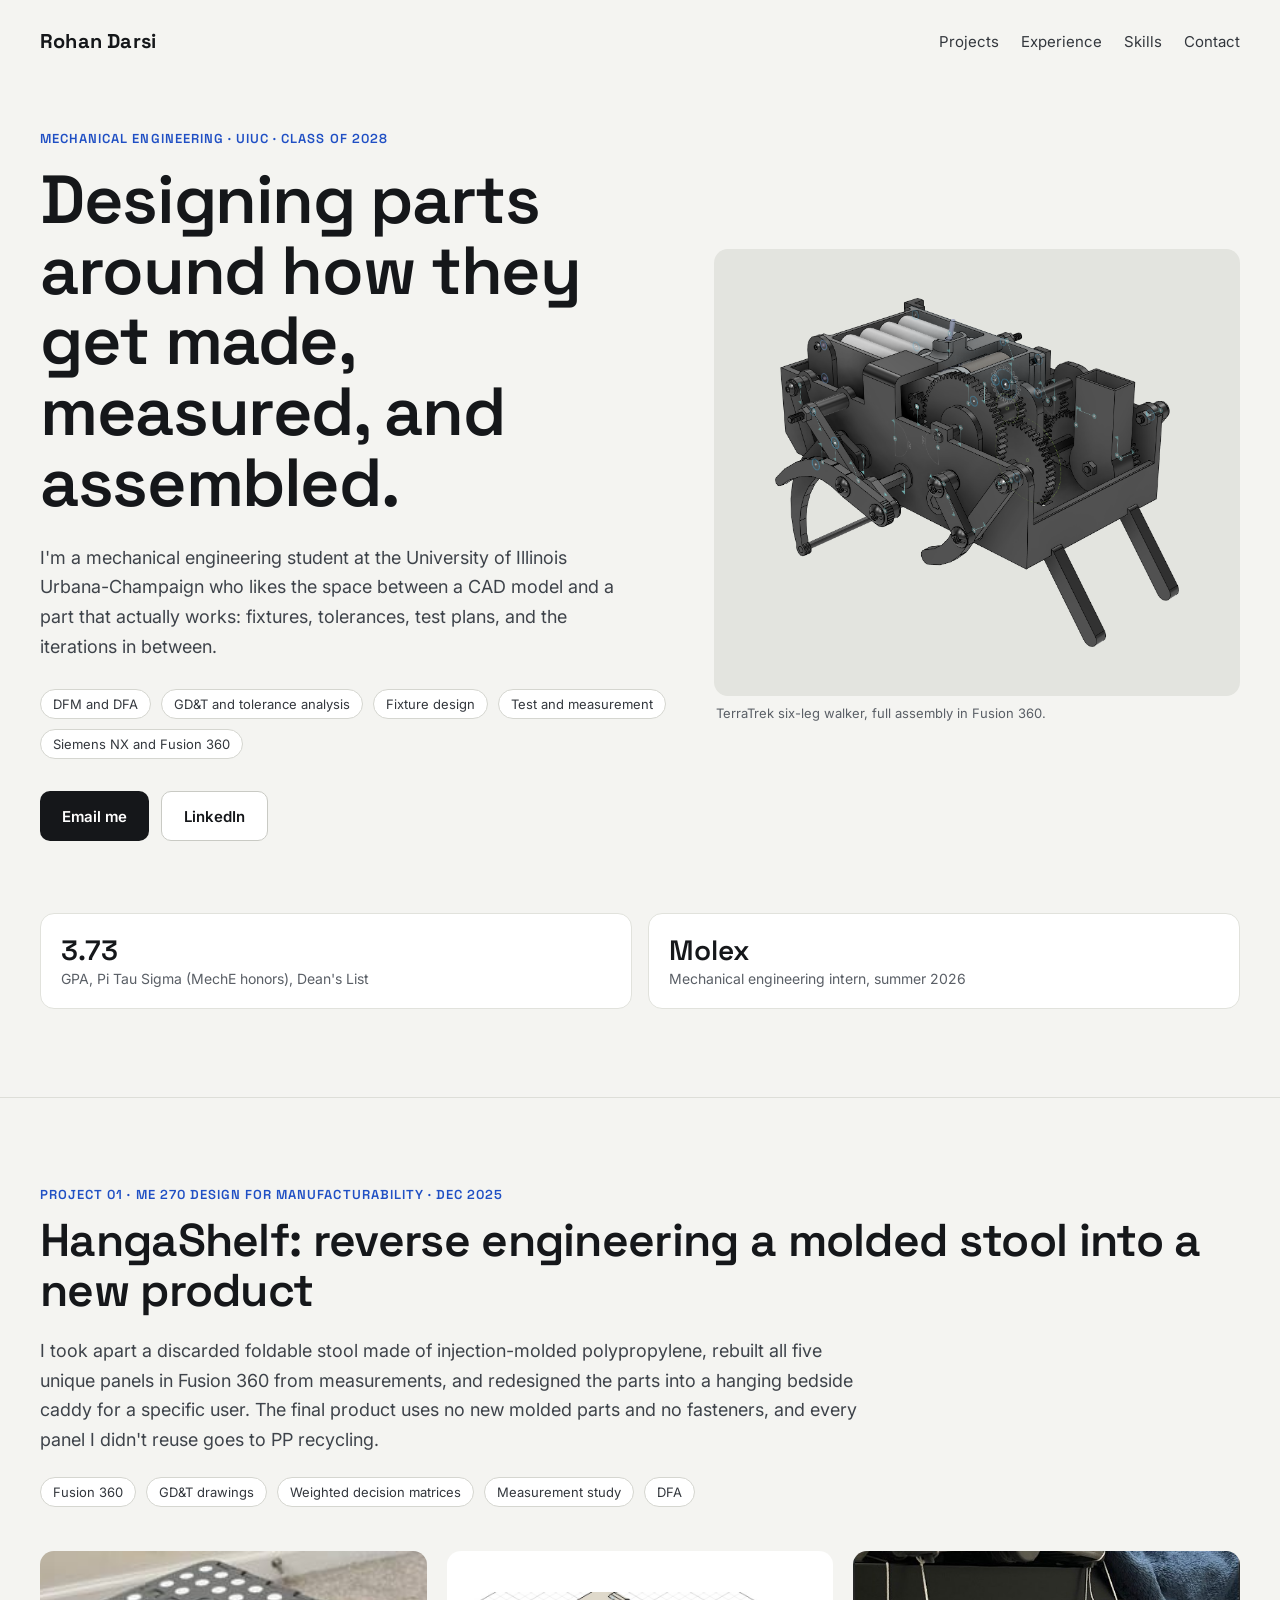
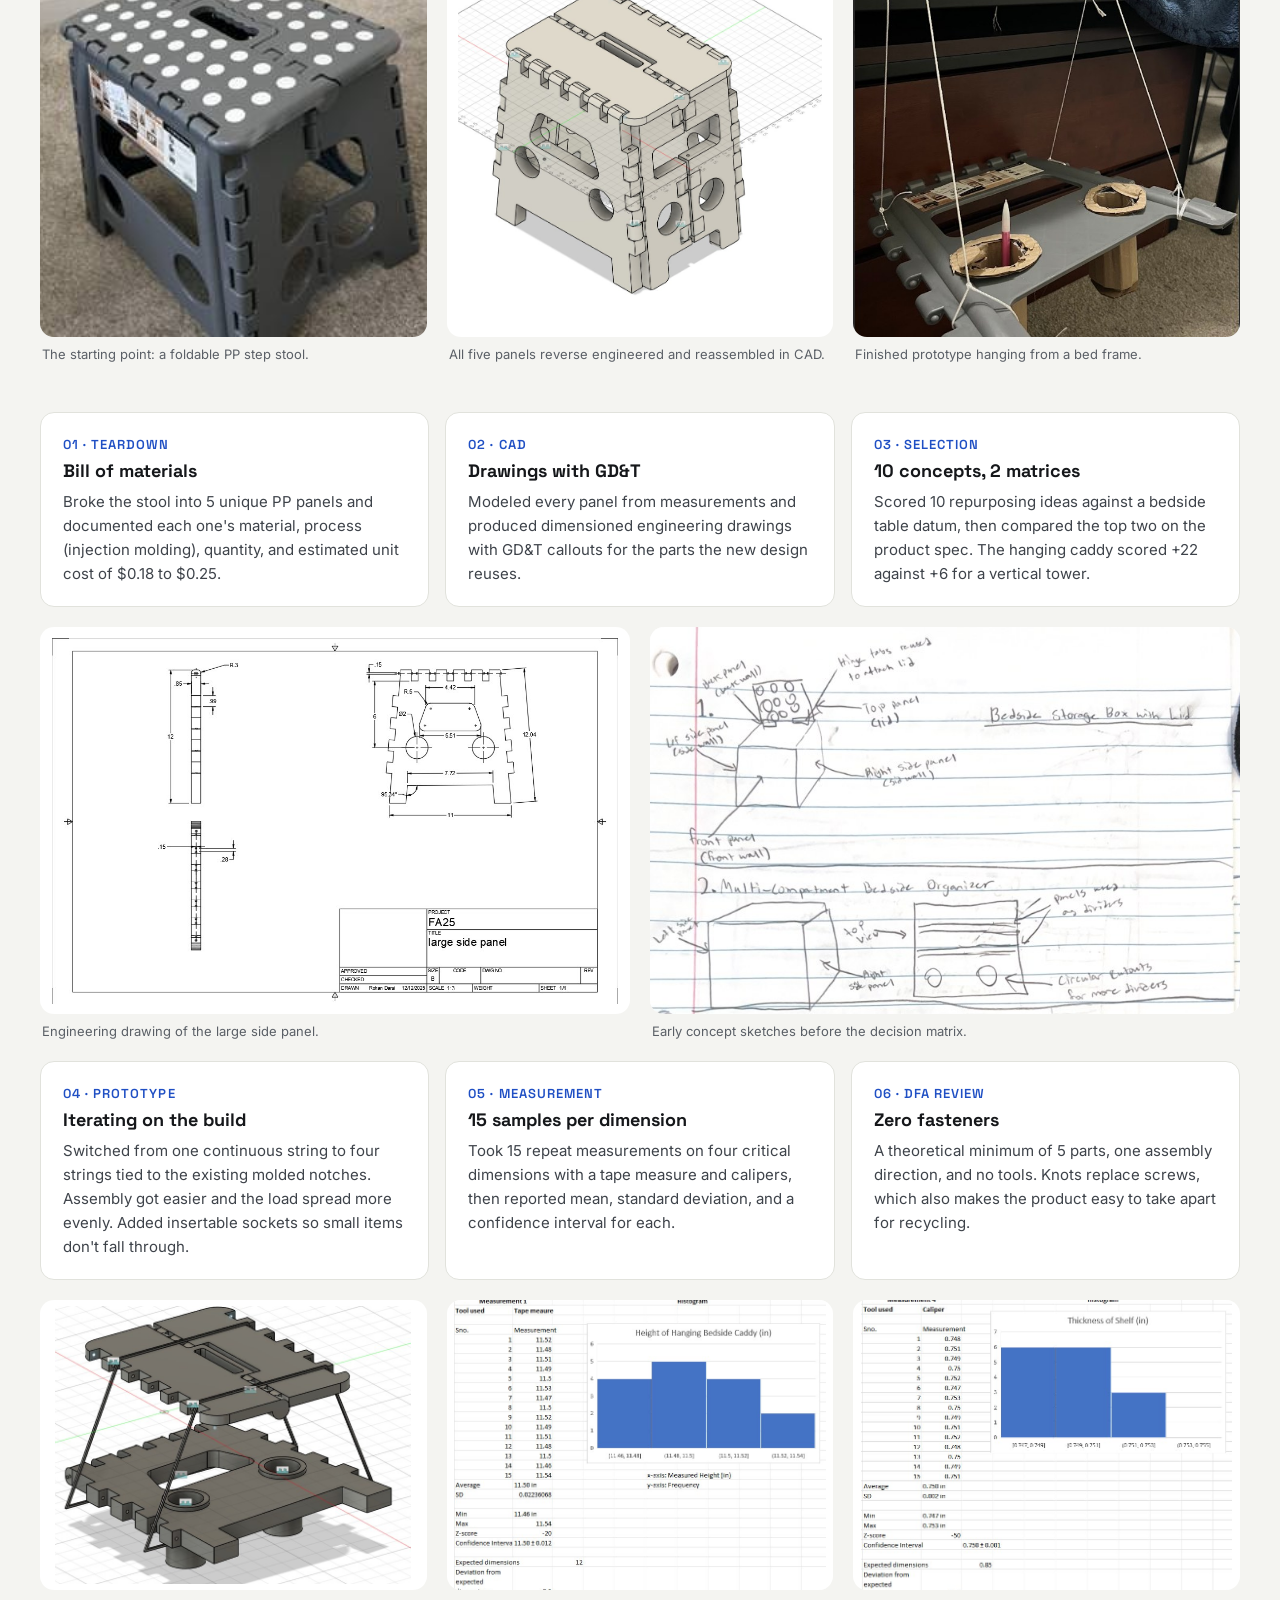
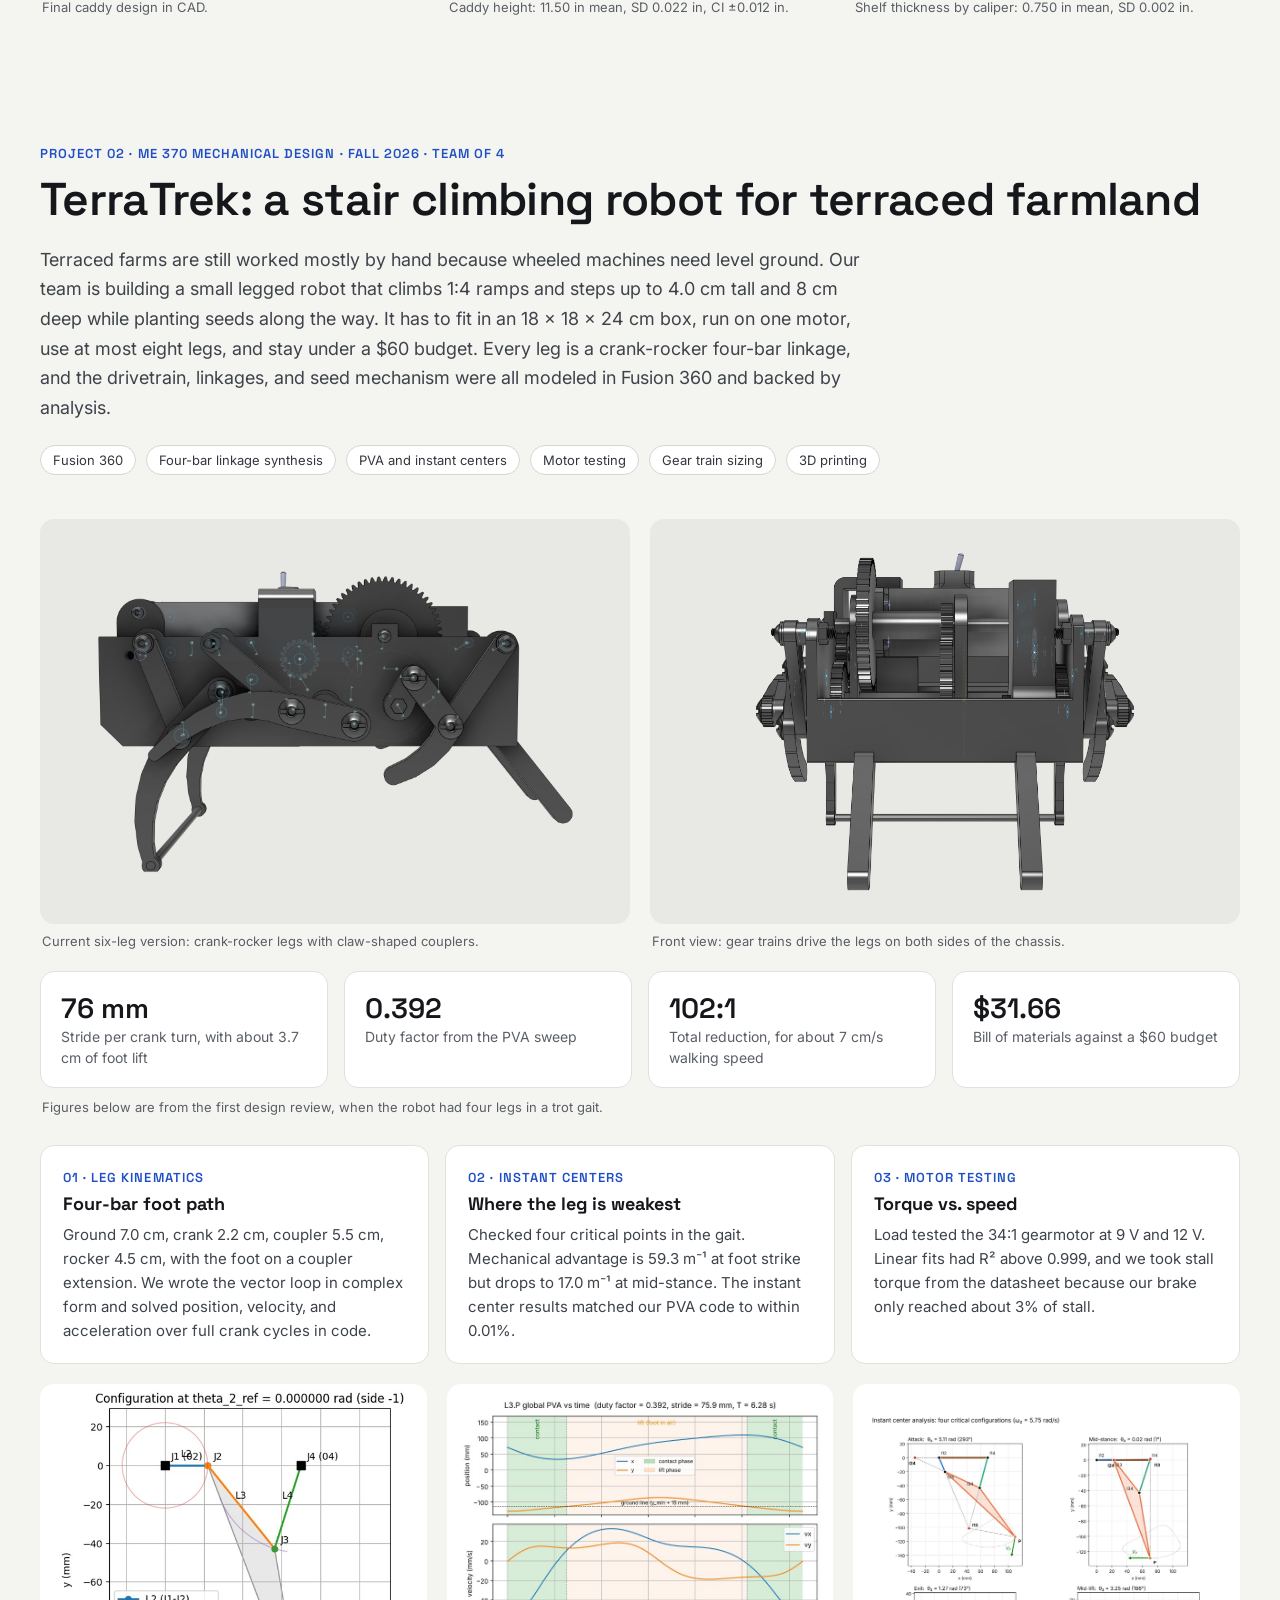
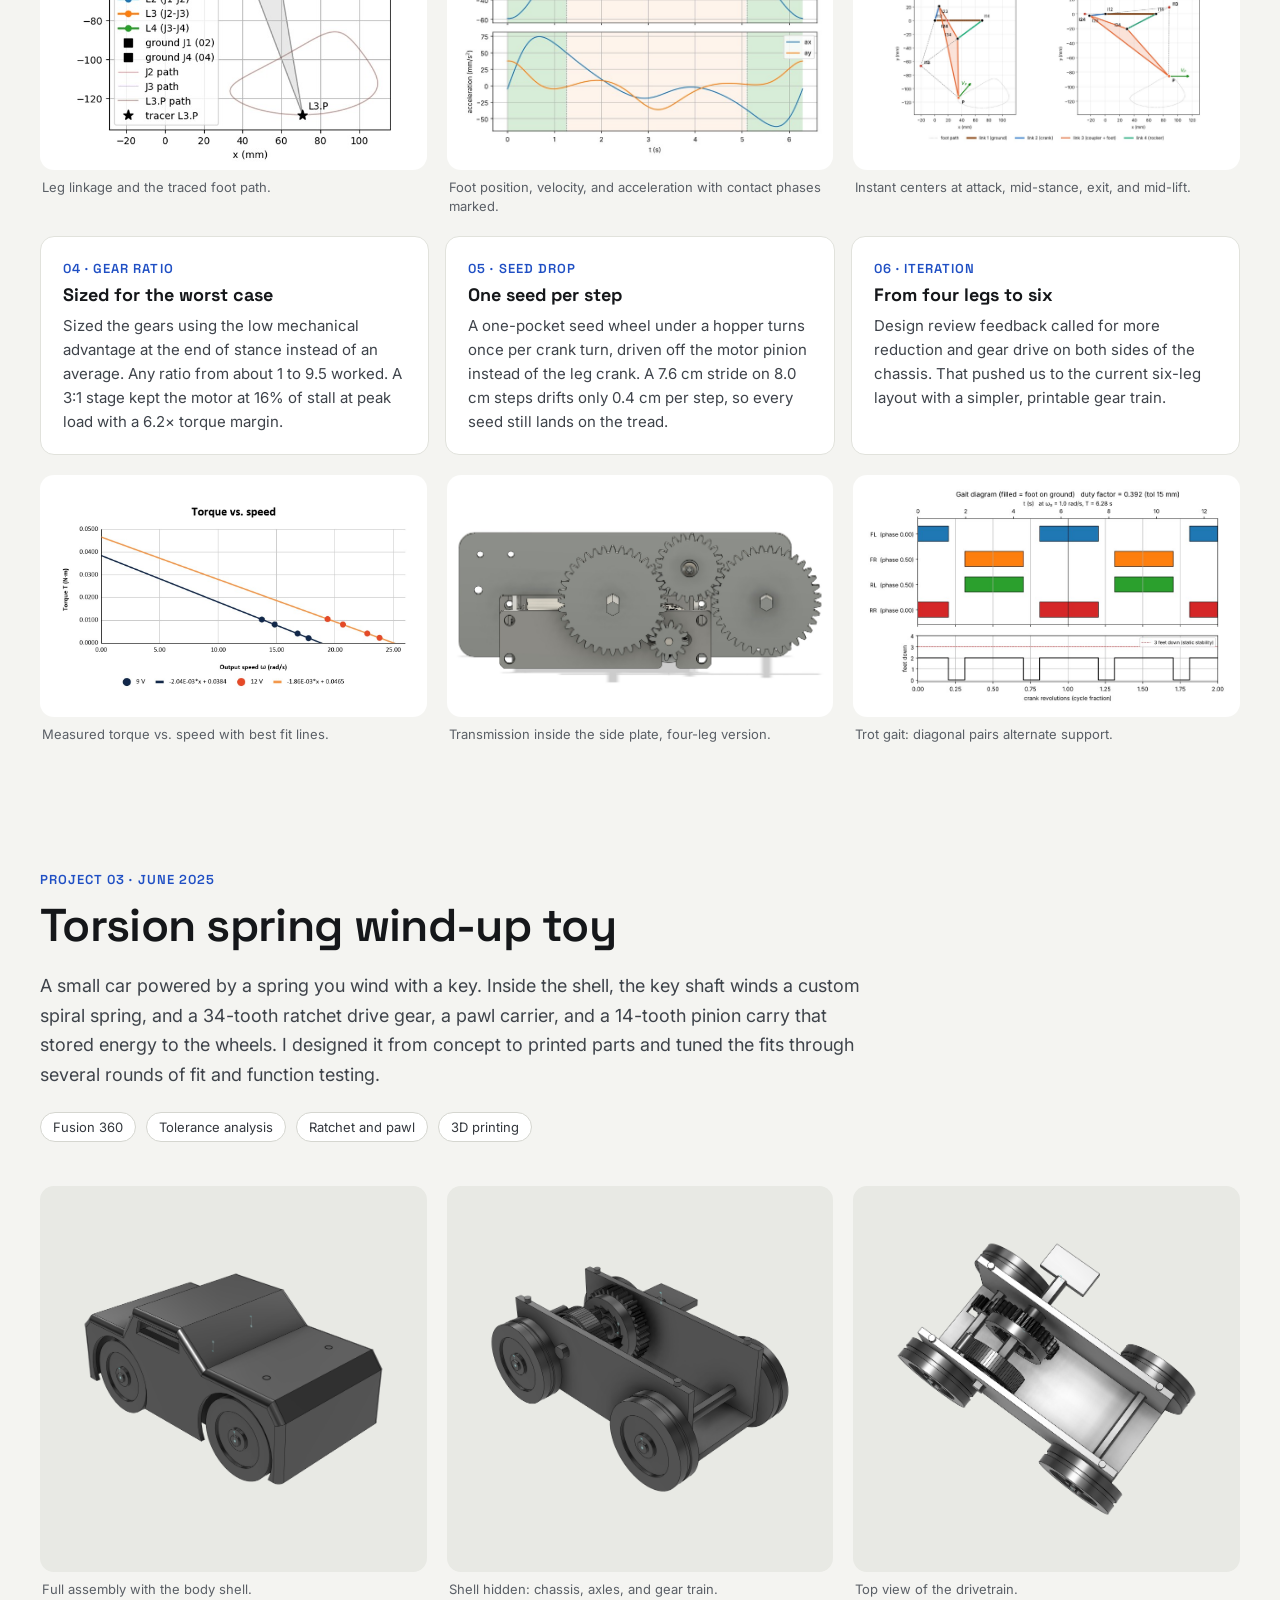
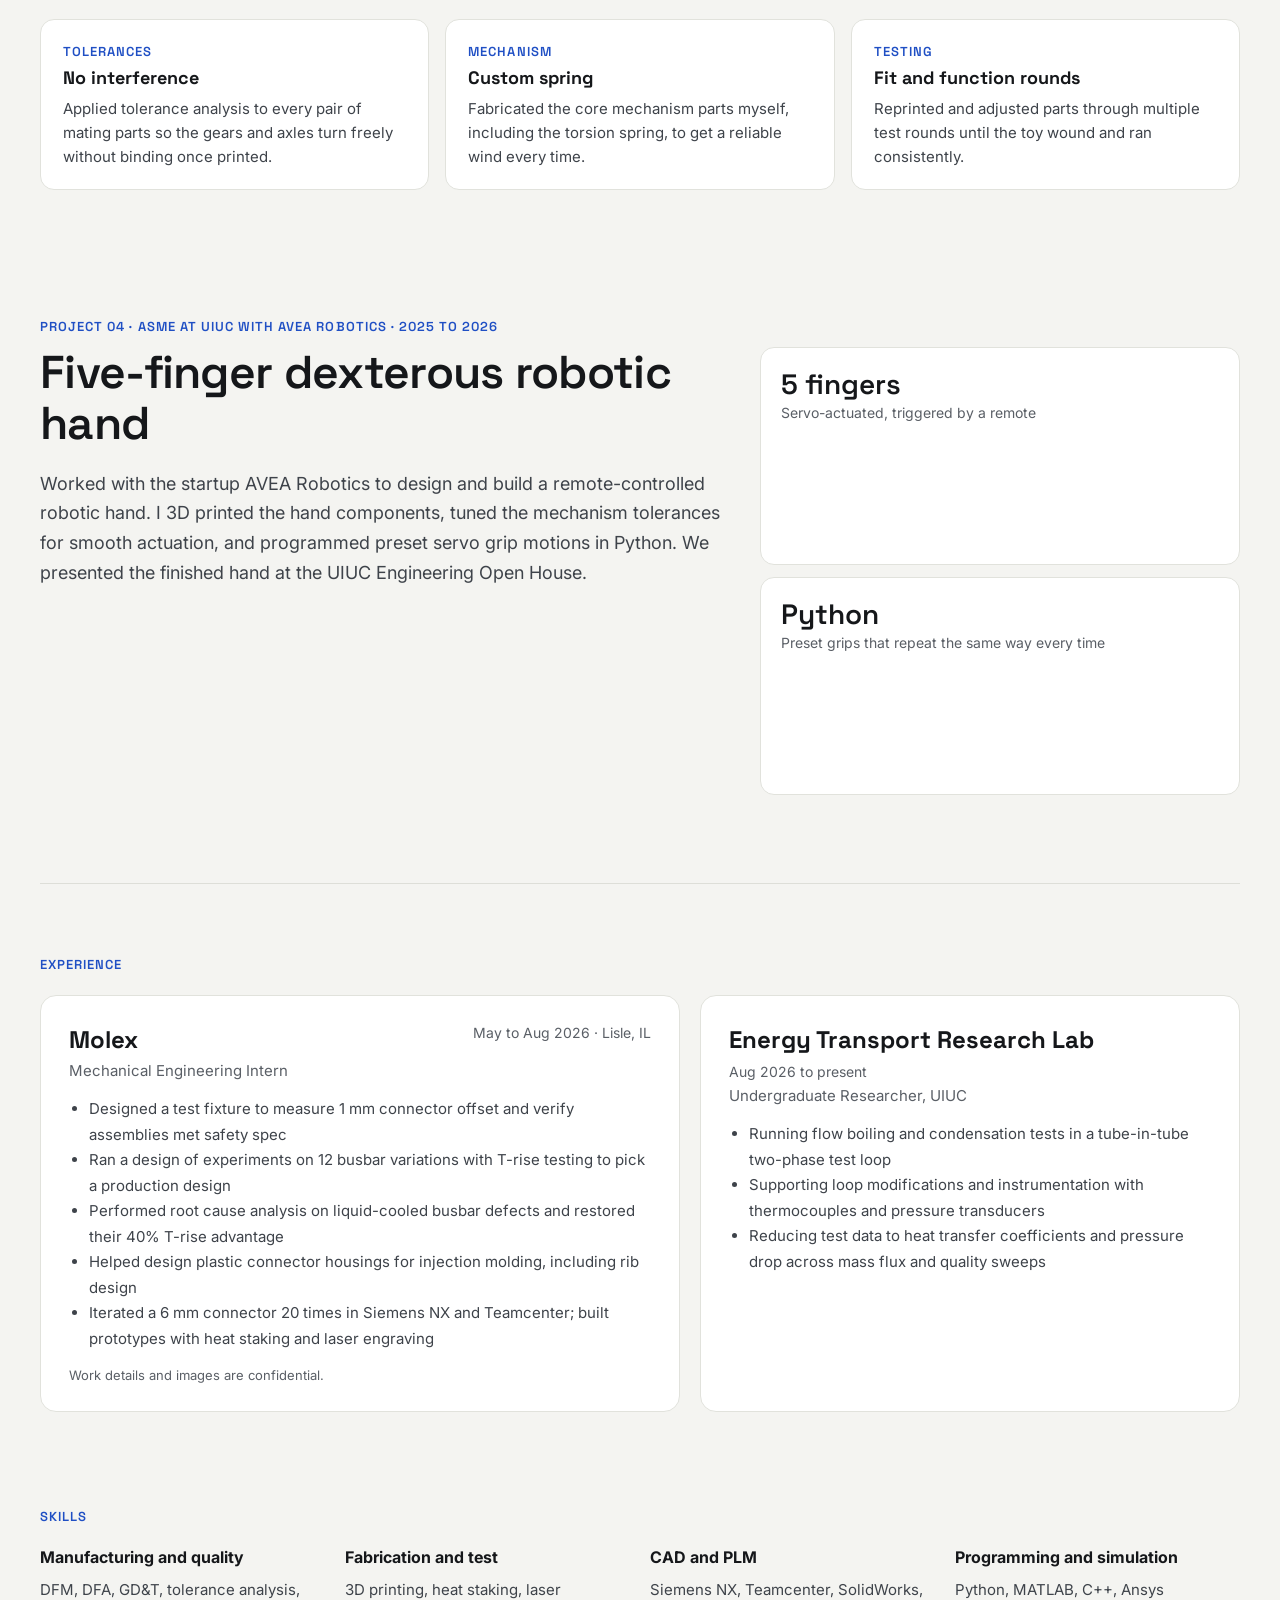
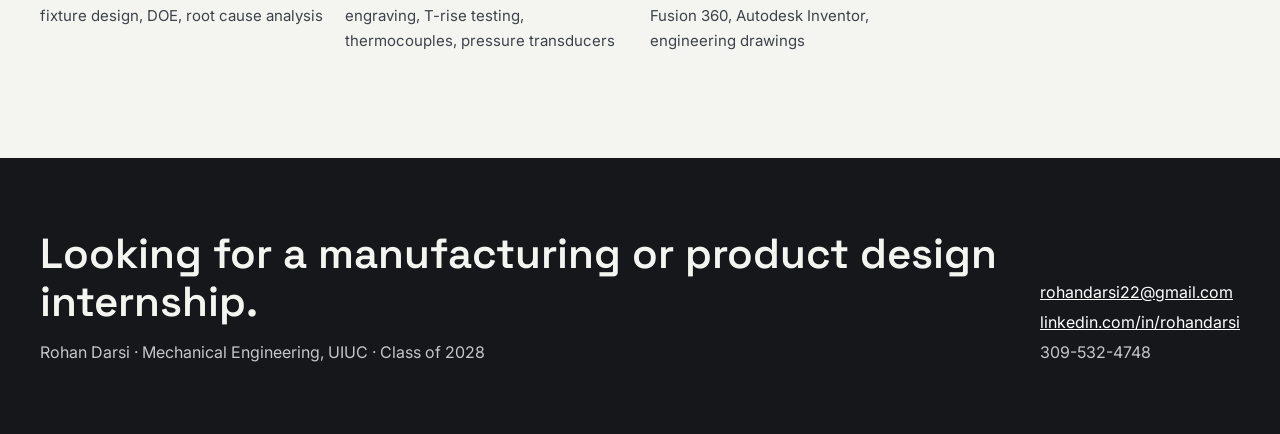
==== index.html @ 89fd121c "Add files via upload" ====
<!doctype html>
<html lang="en">
<head>
<meta charset="utf-8">
<meta name="viewport" content="width=device-width, initial-scale=1">
<title>Rohan Darsi | Engineering Portfolio</title>
<meta name="description" content="Mechanical engineering portfolio of Rohan Darsi, University of Illinois Urbana-Champaign.">

<link rel="preconnect" href="https://fonts.googleapis.com">
<link href="https://fonts.googleapis.com/css2?family=Inter:wght@400;500;600&amp;family=Space+Grotesk:wght@500;600;700&amp;display=swap" rel="stylesheet">
<style>
body{margin:0;background:#F4F4F1}
a{color:#1F4FC4}a:hover{color:#163A92}
img{display:block;max-width:100%}
.tag{display:inline-block;padding:6px 12px;border:1px solid #D5D6D0;border-radius:999px;font-size:13px;color:#33373D;background:#FFFFFF}
.frame{background:#E8E9E4;border-radius:14px;overflow:hidden;display:flex;align-items:center;justify-content:center}
.cap{font-size:13px;color:#5A5F66;margin:8px 2px 0 2px;line-height:1.45}
.num{font-family:'Space Grotesk',sans-serif;font-size:13px;font-weight:600;color:#1F4FC4;letter-spacing:0.08em}
.step{background:#FFFFFF;border:1px solid #E1E2DC;border-radius:14px;padding:20px 22px;flex:1 1 300px;min-width:0}
.step h4{margin:6px 0 8px 0;font-family:'Space Grotesk',sans-serif;font-size:18px;color:#15171A}
.step p{margin:0;font-size:15px;line-height:1.6;color:#3E434A}
.stat{flex:1 1 180px;min-width:0;background:#FFFFFF;border:1px solid #E1E2DC;border-radius:14px;padding:18px 20px}
.stat b{display:block;font-family:'Space Grotesk',sans-serif;font-size:28px;color:#15171A;font-weight:600}
.stat span{font-size:14px;color:#5A5F66;line-height:1.45}
</style>

<style>html{scroll-behavior:smooth}</style>
</head>
<body>

<div style="font-family: Inter, system-ui, sans-serif; color: #15171A; background: #F4F4F1; min-height: 100vh">

<header style="max-width: 1200px; margin: 0 auto; padding: 28px 32px; display: flex; flex-wrap: wrap; gap: 16px; align-items: center; justify-content: space-between">
<div style="font-family: 'Space Grotesk', sans-serif; font-weight: 700; font-size: 20px; letter-spacing: 0.01em">Rohan Darsi</div>
<nav aria-label="Sections" style="display: flex; flex-wrap: wrap; gap: 22px; font-size: 15px">
<a href="#work" style="text-decoration: none; color: #33373D">Projects</a>
<a href="#experience" style="text-decoration: none; color: #33373D">Experience</a>
<a href="#skills" style="text-decoration: none; color: #33373D">Skills</a>
<a href="#contact" style="text-decoration: none; color: #33373D">Contact</a>
</nav>
</header>

<section style="max-width: 1200px; margin: 0 auto; padding: 48px 32px 72px 32px; display: flex; flex-wrap: wrap; gap: 48px; align-items: center">
<div style="flex: 1 1 520px; min-width: 0">
<p class="num" style="margin: 0 0 18px 0">MECHANICAL ENGINEERING · UIUC · CLASS OF 2028</p>
<h1 style="margin: 0; font-family: 'Space Grotesk', sans-serif; font-weight: 600; font-size: clamp(40px, 5.4vw, 68px); line-height: 1.04; letter-spacing: -0.02em">Designing parts around how they get made, measured, and assembled.</h1>
<p style="margin: 24px 0 0 0; font-size: 18px; line-height: 1.65; color: #3E434A; max-width: 600px">I'm a mechanical engineering student at the University of Illinois Urbana-Champaign who likes the space between a CAD model and a part that actually works: fixtures, tolerances, test plans, and the iterations in between.</p>
<div style="display: flex; flex-wrap: wrap; gap: 10px; margin-top: 28px">
<span class="tag">DFM and DFA</span>
<span class="tag">GD&amp;T and tolerance analysis</span>
<span class="tag">Fixture design</span>
<span class="tag">Test and measurement</span>
<span class="tag">Siemens NX and Fusion 360</span>
</div>
<div style="display: flex; flex-wrap: wrap; gap: 12px; margin-top: 32px">
<a href="mailto:rohandarsi22@gmail.com" style="display: inline-flex; align-items: center; min-height: 48px; padding: 0 22px; background: #15171A; color: #FFFFFF; border-radius: 10px; text-decoration: none; font-weight: 600; font-size: 15px">Email me</a>
<a href="https://linkedin.com/in/rohandarsi" style="display: inline-flex; align-items: center; min-height: 48px; padding: 0 22px; border: 1px solid #C9CAC4; color: #15171A; border-radius: 10px; text-decoration: none; font-weight: 600; font-size: 15px; background: #FFFFFF">LinkedIn</a>
</div>
</div>
<div style="flex: 1 1 420px; min-width: 0">
<div class="frame" style="aspect-ratio: 4 / 3.4; background: #E3E4DF"><img src="images/w1.png" alt="Fusion 360 render of the TerraTrek six-leg stair climbing walker" style="width: 86%; height: auto"></div>
<p class="cap">TerraTrek six-leg walker, full assembly in Fusion 360.</p>
</div>
</section>

<section aria-label="At a glance" style="max-width: 1200px; margin: 0 auto; padding: 0 32px 88px 32px; display: flex; flex-wrap: wrap; gap: 16px">
<div class="stat"><b>3.73</b><span>GPA, Pi Tau Sigma (MechE honors), Dean's List</span></div>
<div class="stat"><b>Molex</b><span>Mechanical engineering intern, summer 2026</span></div>
</section>

<div id="work" style="border-top: 1px solid #DDDED8"></div>

<!-- PROJECT 01 -->
<section style="max-width: 1200px; margin: 0 auto; padding: 88px 32px 40px 32px">
<p class="num" style="margin: 0">PROJECT 01 · ME 270 DESIGN FOR MANUFACTURABILITY · DEC 2025</p>
<h2 style="margin: 12px 0 0 0; font-family: 'Space Grotesk', sans-serif; font-size: clamp(30px, 3.6vw, 46px); line-height: 1.1; letter-spacing: -0.015em; font-weight: 600">HangaShelf: reverse engineering a molded stool into a new product</h2>
<p style="margin: 20px 0 0 0; font-size: 18px; line-height: 1.65; color: #3E434A; max-width: 820px">I took apart a discarded foldable stool made of injection-molded polypropylene, rebuilt all five unique panels in Fusion 360 from measurements, and redesigned the parts into a hanging bedside caddy for a specific user. The final product uses no new molded parts and no fasteners, and every panel I didn't reuse goes to PP recycling.</p>
<div style="display: flex; flex-wrap: wrap; gap: 10px; margin-top: 22px">
<span class="tag">Fusion 360</span><span class="tag">GD&amp;T drawings</span><span class="tag">Weighted decision matrices</span><span class="tag">Measurement study</span><span class="tag">DFA</span>
</div>

<div style="display: grid; grid-template-columns: repeat(auto-fit, minmax(260px, 1fr)); gap: 20px; margin-top: 44px">
<figure style="margin: 0"><div class="frame" style="aspect-ratio: 1 / 1; background: #FFFFFF"><img src="images/stool_original.jpg" alt="Original foldable plastic step stool" style="width: 100%; height: 100%; object-fit: cover"></div><figcaption class="cap">The starting point: a foldable PP step stool.</figcaption></figure>
<figure style="margin: 0"><div class="frame" style="aspect-ratio: 1 / 1; background: #FFFFFF"><img src="images/stool_cad.jpg" alt="Fusion 360 model of the reverse engineered stool assembly" style="width: 94%; height: auto"></div><figcaption class="cap">All five panels reverse engineered and reassembled in CAD.</figcaption></figure>
<figure style="margin: 0"><div class="frame" style="aspect-ratio: 1 / 1; background: #FFFFFF"><img src="images/caddy_photo.jpg" alt="Finished hanging caddy prototype hung from a bed frame" style="width: 100%; height: 100%; object-fit: cover"></div><figcaption class="cap">Finished prototype hanging from a bed frame.</figcaption></figure>
</div>

<div style="display: flex; flex-wrap: wrap; gap: 16px; margin-top: 48px">
<div class="step"><span class="num">01 · TEARDOWN</span><h4>Bill of materials</h4><p>Broke the stool into 5 unique PP panels and documented each one's material, process (injection molding), quantity, and estimated unit cost of $0.18 to $0.25.</p></div>
<div class="step"><span class="num">02 · CAD</span><h4>Drawings with GD&amp;T</h4><p>Modeled every panel from measurements and produced dimensioned engineering drawings with GD&amp;T callouts for the parts the new design reuses.</p></div>
<div class="step"><span class="num">03 · SELECTION</span><h4>10 concepts, 2 matrices</h4><p>Scored 10 repurposing ideas against a bedside table datum, then compared the top two on the product spec. The hanging caddy scored +22 against +6 for a vertical tower.</p></div>
</div>

<div style="display: grid; grid-template-columns: repeat(auto-fit, minmax(320px, 1fr)); gap: 20px; margin-top: 20px">
<figure style="margin: 0"><div class="frame" style="aspect-ratio: 16 / 10.5; background: #FFFFFF"><img src="images/panel_drawing.jpg" alt="Engineering drawing of the large side panel with GD&amp;T callouts" style="width: 96%; height: auto"></div><figcaption class="cap">Engineering drawing of the large side panel.</figcaption></figure>
<figure style="margin: 0"><div class="frame" style="aspect-ratio: 16 / 10.5; background: #FFFFFF"><img src="images/concepts.jpg" alt="Hand sketches of early repurposing concepts" style="width: 100%; height: 100%; object-fit: cover; object-position: top"></div><figcaption class="cap">Early concept sketches before the decision matrix.</figcaption></figure>
</div>

<div style="display: flex; flex-wrap: wrap; gap: 16px; margin-top: 20px">
<div class="step"><span class="num">04 · PROTOTYPE</span><h4>Iterating on the build</h4><p>Switched from one continuous string to four strings tied to the existing molded notches. Assembly got easier and the load spread more evenly. Added insertable sockets so small items don't fall through.</p></div>
<div class="step"><span class="num">05 · MEASUREMENT</span><h4>15 samples per dimension</h4><p>Took 15 repeat measurements on four critical dimensions with a tape measure and calipers, then reported mean, standard deviation, and a confidence interval for each.</p></div>
<div class="step"><span class="num">06 · DFA REVIEW</span><h4>Zero fasteners</h4><p>A theoretical minimum of 5 parts, one assembly direction, and no tools. Knots replace screws, which also makes the product easy to take apart for recycling.</p></div>
</div>

<div style="display: grid; grid-template-columns: repeat(auto-fit, minmax(300px, 1fr)); gap: 20px; margin-top: 20px">
<figure style="margin: 0"><div class="frame" style="aspect-ratio: 4 / 3; background: #FFFFFF"><img src="images/caddy_cad.jpg" alt="Fusion 360 model of the hanging bedside caddy" style="width: 92%; height: auto"></div><figcaption class="cap">Final caddy design in CAD.</figcaption></figure>
<figure style="margin: 0"><div class="frame" style="aspect-ratio: 4 / 3; background: #FFFFFF"><img src="images/measure_height.jpg" alt="Spreadsheet and histogram of 15 caddy height measurements" style="width: 96%; height: auto"></div><figcaption class="cap">Caddy height: 11.50 in mean, SD 0.022 in, CI ±0.012 in.</figcaption></figure>
<figure style="margin: 0"><div class="frame" style="aspect-ratio: 4 / 3; background: #FFFFFF"><img src="images/measure_thick.jpg" alt="Spreadsheet and histogram of 15 shelf thickness measurements taken with calipers" style="width: 96%; height: auto"></div><figcaption class="cap">Shelf thickness by caliper: 0.750 in mean, SD 0.002 in.</figcaption></figure>
</div>
</section>

<!-- PROJECT 02 -->
<section style="max-width: 1200px; margin: 0 auto; padding: 88px 32px 40px 32px">
<p class="num" style="margin: 0">PROJECT 02 · ME 370 MECHANICAL DESIGN · FALL 2026 · TEAM OF 4</p>
<h2 style="margin: 12px 0 0 0; font-family: 'Space Grotesk', sans-serif; font-size: clamp(30px, 3.6vw, 46px); line-height: 1.1; letter-spacing: -0.015em; font-weight: 600">TerraTrek: a stair climbing robot for terraced farmland</h2>
<p style="margin: 20px 0 0 0; font-size: 18px; line-height: 1.65; color: #3E434A; max-width: 840px">Terraced farms are still worked mostly by hand because wheeled machines need level ground. Our team is building a small legged robot that climbs 1:4 ramps and steps up to 4.0 cm tall and 8 cm deep while planting seeds along the way. It has to fit in an 18 × 18 × 24 cm box, run on one motor, use at most eight legs, and stay under a $60 budget. Every leg is a crank-rocker four-bar linkage, and the drivetrain, linkages, and seed mechanism were all modeled in Fusion 360 and backed by analysis.</p>
<div style="display: flex; flex-wrap: wrap; gap: 10px; margin-top: 22px">
<span class="tag">Fusion 360</span><span class="tag">Four-bar linkage synthesis</span><span class="tag">PVA and instant centers</span><span class="tag">Motor testing</span><span class="tag">Gear train sizing</span><span class="tag">3D printing</span>
</div>

<div style="display: grid; grid-template-columns: repeat(auto-fit, minmax(340px, 1fr)); gap: 20px; margin-top: 44px">
<figure style="margin: 0"><div class="frame" style="aspect-ratio: 16 / 11"><img src="images/w3.png" alt="Side view of the six-leg walker showing the four-bar leg linkages" style="width: 90%; height: auto"></div><figcaption class="cap">Current six-leg version: crank-rocker legs with claw-shaped couplers.</figcaption></figure>
<figure style="margin: 0"><div class="frame" style="aspect-ratio: 16 / 11"><img src="images/w4.png" alt="Front view of the walker showing gear trains on both sides of the chassis" style="width: 72%; height: auto"></div><figcaption class="cap">Front view: gear trains drive the legs on both sides of the chassis.</figcaption></figure>
</div>

<div style="display: flex; flex-wrap: wrap; gap: 16px; margin-top: 20px">
<div class="stat"><b>76 mm</b><span>Stride per crank turn, with about 3.7 cm of foot lift</span></div>
<div class="stat"><b>0.392</b><span>Duty factor from the PVA sweep</span></div>
<div class="stat"><b>102:1</b><span>Total reduction, for about 7 cm/s walking speed</span></div>
<div class="stat"><b>$31.66</b><span>Bill of materials against a $60 budget</span></div>
</div>
<p class="cap" style="margin-top: 10px">Figures below are from the first design review, when the robot had four legs in a trot gait.</p>

<div style="display: flex; flex-wrap: wrap; gap: 16px; margin-top: 28px">
<div class="step"><span class="num">01 · LEG KINEMATICS</span><h4>Four-bar foot path</h4><p>Ground 7.0 cm, crank 2.2 cm, coupler 5.5 cm, rocker 4.5 cm, with the foot on a coupler extension. We wrote the vector loop in complex form and solved position, velocity, and acceleration over full crank cycles in code.</p></div>
<div class="step"><span class="num">02 · INSTANT CENTERS</span><h4>Where the leg is weakest</h4><p>Checked four critical points in the gait. Mechanical advantage is 59.3 m⁻¹ at foot strike but drops to 17.0 m⁻¹ at mid-stance. The instant center results matched our PVA code to within 0.01%.</p></div>
<div class="step"><span class="num">03 · MOTOR TESTING</span><h4>Torque vs. speed</h4><p>Load tested the 34:1 gearmotor at 9 V and 12 V. Linear fits had R² above 0.999, and we took stall torque from the datasheet because our brake only reached about 3% of stall.</p></div>
</div>

<div style="display: grid; grid-template-columns: repeat(auto-fit, minmax(300px, 1fr)); gap: 20px; margin-top: 20px">
<figure style="margin: 0"><div class="frame" style="aspect-ratio: 1 / 1; background: #FFFFFF"><img src="images/w_footpath.jpg" alt="Four-bar leg linkage diagram with the traced foot path" style="width: 92%; height: auto"></div><figcaption class="cap">Leg linkage and the traced foot path.</figcaption></figure>
<figure style="margin: 0"><div class="frame" style="aspect-ratio: 1 / 1; background: #FFFFFF"><img src="images/w_pva.jpg" alt="Foot position, velocity, and acceleration over a crank cycle with contact and lift phases" style="width: 94%; height: auto"></div><figcaption class="cap">Foot position, velocity, and acceleration with contact phases marked.</figcaption></figure>
<figure style="margin: 0"><div class="frame" style="aspect-ratio: 1 / 1; background: #FFFFFF"><img src="images/w_ic.jpg" alt="Instant center analysis at four critical leg configurations" style="width: 94%; height: auto"></div><figcaption class="cap">Instant centers at attack, mid-stance, exit, and mid-lift.</figcaption></figure>
</div>

<div style="display: flex; flex-wrap: wrap; gap: 16px; margin-top: 20px">
<div class="step"><span class="num">04 · GEAR RATIO</span><h4>Sized for the worst case</h4><p>Sized the gears using the low mechanical advantage at the end of stance instead of an average. Any ratio from about 1 to 9.5 worked. A 3:1 stage kept the motor at 16% of stall at peak load with a 6.2× torque margin.</p></div>
<div class="step"><span class="num">05 · SEED DROP</span><h4>One seed per step</h4><p>A one-pocket seed wheel under a hopper turns once per crank turn, driven off the motor pinion instead of the leg crank. A 7.6 cm stride on 8.0 cm steps drifts only 0.4 cm per step, so every seed still lands on the tread.</p></div>
<div class="step"><span class="num">06 · ITERATION</span><h4>From four legs to six</h4><p>Design review feedback called for more reduction and gear drive on both sides of the chassis. That pushed us to the current six-leg layout with a simpler, printable gear train.</p></div>
</div>

<div style="display: grid; grid-template-columns: repeat(auto-fit, minmax(300px, 1fr)); gap: 20px; margin-top: 20px">
<figure style="margin: 0"><div class="frame" style="aspect-ratio: 16 / 10; background: #FFFFFF"><img src="images/w_torque.jpg" alt="Motor torque versus speed at 9 V and 12 V with linear best fit lines" style="width: 94%; height: auto"></div><figcaption class="cap">Measured torque vs. speed with best fit lines.</figcaption></figure>
<figure style="margin: 0"><div class="frame" style="aspect-ratio: 16 / 10; background: #FFFFFF"><img src="images/w_trans.jpg" alt="Fusion 360 model of the transmission inside the side plate" style="width: 100%; height: 100%; object-fit: cover"></div><figcaption class="cap">Transmission inside the side plate, four-leg version.</figcaption></figure>
<figure style="margin: 0"><div class="frame" style="aspect-ratio: 16 / 10; background: #FFFFFF"><img src="images/w_gait.jpg" alt="Gait diagram showing which feet are on the ground through two crank revolutions" style="width: 94%; height: auto"></div><figcaption class="cap">Trot gait: diagonal pairs alternate support.</figcaption></figure>
</div>
</section>

<!-- PROJECT 03 -->
<section style="max-width: 1200px; margin: 0 auto; padding: 88px 32px 40px 32px">
<p class="num" style="margin: 0">PROJECT 03 · JUNE 2025</p>
<h2 style="margin: 12px 0 0 0; font-family: 'Space Grotesk', sans-serif; font-size: clamp(30px, 3.6vw, 46px); line-height: 1.1; letter-spacing: -0.015em; font-weight: 600">Torsion spring wind-up toy</h2>
<p style="margin: 20px 0 0 0; font-size: 18px; line-height: 1.65; color: #3E434A; max-width: 820px">A small car powered by a spring you wind with a key. Inside the shell, the key shaft winds a custom spiral spring, and a 34-tooth ratchet drive gear, a pawl carrier, and a 14-tooth pinion carry that stored energy to the wheels. I designed it from concept to printed parts and tuned the fits through several rounds of fit and function testing.</p>
<div style="display: flex; flex-wrap: wrap; gap: 10px; margin-top: 22px">
<span class="tag">Fusion 360</span><span class="tag">Tolerance analysis</span><span class="tag">Ratchet and pawl</span><span class="tag">3D printing</span>
</div>
<div style="display: grid; grid-template-columns: repeat(auto-fit, minmax(260px, 1fr)); gap: 20px; margin-top: 44px">
<figure style="margin: 0"><div class="frame" style="aspect-ratio: 1 / 1"><img src="images/t1.png" alt="Wind-up toy car assembly with body shell" style="width: 86%; height: auto"></div><figcaption class="cap">Full assembly with the body shell.</figcaption></figure>
<figure style="margin: 0"><div class="frame" style="aspect-ratio: 1 / 1"><img src="images/t2.png" alt="Wind-up toy with the shell hidden to show the gear train" style="width: 86%; height: auto"></div><figcaption class="cap">Shell hidden: chassis, axles, and gear train.</figcaption></figure>
<figure style="margin: 0"><div class="frame" style="aspect-ratio: 1 / 1"><img src="images/t4.png" alt="Top view of the wind-up toy drivetrain" style="width: 86%; height: auto"></div><figcaption class="cap">Top view of the drivetrain.</figcaption></figure>
</div>
<div style="display: flex; flex-wrap: wrap; gap: 16px; margin-top: 20px">
<div class="step"><span class="num">TOLERANCES</span><h4>No interference</h4><p>Applied tolerance analysis to every pair of mating parts so the gears and axles turn freely without binding once printed.</p></div>
<div class="step"><span class="num">MECHANISM</span><h4>Custom spring</h4><p>Fabricated the core mechanism parts myself, including the torsion spring, to get a reliable wind every time.</p></div>
<div class="step"><span class="num">TESTING</span><h4>Fit and function rounds</h4><p>Reprinted and adjusted parts through multiple test rounds until the toy wound and ran consistently.</p></div>
</div>
</section>

<!-- PROJECT 04 -->
<section style="max-width: 1200px; margin: 0 auto; padding: 88px 32px 40px 32px">
<p class="num" style="margin: 0">PROJECT 04 · ASME AT UIUC WITH AVEA ROBOTICS · 2025 TO 2026</p>
<div style="display: flex; flex-wrap: wrap; gap: 40px; margin-top: 12px; align-items: flex-start">
<div style="flex: 1 1 520px; min-width: 0">
<h2 style="margin: 0; font-family: 'Space Grotesk', sans-serif; font-size: clamp(30px, 3.6vw, 46px); line-height: 1.1; letter-spacing: -0.015em; font-weight: 600">Five-finger dexterous robotic hand</h2>
<p style="margin: 20px 0 0 0; font-size: 18px; line-height: 1.65; color: #3E434A">Worked with the startup AVEA Robotics to design and build a remote-controlled robotic hand. I 3D printed the hand components, tuned the mechanism tolerances for smooth actuation, and programmed preset servo grip motions in Python. We presented the finished hand at the UIUC Engineering Open House.</p>
</div>
<div style="flex: 1 1 320px; min-width: 0; display: flex; flex-direction: column; gap: 12px">
<div class="stat"><b>5 fingers</b><span>Servo-actuated, triggered by a remote</span></div>
<div class="stat"><b>Python</b><span>Preset grips that repeat the same way every time</span></div>
</div>
</div>
</section>

<div id="experience" style="max-width: 1200px; margin: 48px auto 0 auto; border-top: 1px solid #DDDED8"></div>

<section style="max-width: 1200px; margin: 0 auto; padding: 72px 32px 40px 32px">
<p class="num" style="margin: 0">EXPERIENCE</p>
<div style="display: flex; flex-wrap: wrap; gap: 20px; margin-top: 22px">
<article style="flex: 1 1 480px; min-width: 0; background: #FFFFFF; border: 1px solid #E1E2DC; border-radius: 16px; padding: 28px">
<div style="display: flex; flex-wrap: wrap; justify-content: space-between; gap: 8px"><h3 style="margin: 0; font-family: 'Space Grotesk', sans-serif; font-size: 24px">Molex</h3><span style="font-size: 14px; color: #5A5F66">May to Aug 2026 · Lisle, IL</span></div>
<p style="margin: 6px 0 16px 0; color: #5A5F66; font-size: 15px">Mechanical Engineering Intern</p>
<ul style="margin: 0; padding-left: 20px; font-size: 15px; line-height: 1.7; color: #3E434A">
<li>Designed a test fixture to measure 1 mm connector offset and verify assemblies met safety spec</li>
<li>Ran a design of experiments on 12 busbar variations with T-rise testing to pick a production design</li>
<li>Performed root cause analysis on liquid-cooled busbar defects and restored their 40% T-rise advantage</li>
<li>Helped design plastic connector housings for injection molding, including rib design</li>
<li>Iterated a 6 mm connector 20 times in Siemens NX and Teamcenter; built prototypes with heat staking and laser engraving</li>
</ul>
<p style="margin: 16px 0 0 0; font-size: 13px; color: #5A5F66">Work details and images are confidential.</p>
</article>
<article style="flex: 1 1 380px; min-width: 0; background: #FFFFFF; border: 1px solid #E1E2DC; border-radius: 16px; padding: 28px">
<div style="display: flex; flex-wrap: wrap; justify-content: space-between; gap: 8px"><h3 style="margin: 0; font-family: 'Space Grotesk', sans-serif; font-size: 24px">Energy Transport Research Lab</h3><span style="font-size: 14px; color: #5A5F66">Aug 2026 to present</span></div>
<p style="margin: 6px 0 16px 0; color: #5A5F66; font-size: 15px">Undergraduate Researcher, UIUC</p>
<ul style="margin: 0; padding-left: 20px; font-size: 15px; line-height: 1.7; color: #3E434A">
<li>Running flow boiling and condensation tests in a tube-in-tube two-phase test loop</li>
<li>Supporting loop modifications and instrumentation with thermocouples and pressure transducers</li>
<li>Reducing test data to heat transfer coefficients and pressure drop across mass flux and quality sweeps</li>
</ul>
</article>
</div>
</section>

<section id="skills" style="max-width: 1200px; margin: 0 auto; padding: 56px 32px 40px 32px">
<p class="num" style="margin: 0">SKILLS</p>
<div style="display: grid; grid-template-columns: repeat(auto-fit, minmax(250px, 1fr)); gap: 20px; margin-top: 22px">
<div><h3 style="margin: 0 0 10px 0; font-size: 16px">Manufacturing and quality</h3><p style="margin: 0; font-size: 15px; line-height: 1.7; color: #3E434A">DFM, DFA, GD&amp;T, tolerance analysis, fixture design, DOE, root cause analysis</p></div>
<div><h3 style="margin: 0 0 10px 0; font-size: 16px">Fabrication and test</h3><p style="margin: 0; font-size: 15px; line-height: 1.7; color: #3E434A">3D printing, heat staking, laser engraving, T-rise testing, thermocouples, pressure transducers</p></div>
<div><h3 style="margin: 0 0 10px 0; font-size: 16px">CAD and PLM</h3><p style="margin: 0; font-size: 15px; line-height: 1.7; color: #3E434A">Siemens NX, Teamcenter, SolidWorks, Fusion 360, Autodesk Inventor, engineering drawings</p></div>
<div><h3 style="margin: 0 0 10px 0; font-size: 16px">Programming and simulation</h3><p style="margin: 0; font-size: 15px; line-height: 1.7; color: #3E434A">Python, MATLAB, C++, Ansys</p></div>
</div>
</section>

<footer id="contact" style="background: #15171A; color: #F4F4F1; margin-top: 64px">
<div style="max-width: 1200px; margin: 0 auto; padding: 72px 32px; display: flex; flex-wrap: wrap; gap: 32px; justify-content: space-between; align-items: flex-end">
<div style="flex: 1 1 420px; min-width: 0">
<h2 style="margin: 0; font-family: 'Space Grotesk', sans-serif; font-size: clamp(30px, 3.4vw, 42px); font-weight: 600; line-height: 1.15">Looking for a manufacturing or product design internship.</h2>
<p style="margin: 16px 0 0 0; font-size: 16px; color: #C4C6C9">Rohan Darsi · Mechanical Engineering, UIUC · Class of 2028</p>
</div>
<div style="display: flex; flex-direction: column; gap: 10px; font-size: 16px">
<a href="mailto:rohandarsi22@gmail.com" style="color: #FFFFFF">rohandarsi22@gmail.com</a>
<a href="https://linkedin.com/in/rohandarsi" style="color: #FFFFFF">linkedin.com/in/rohandarsi</a>
<span style="color: #C4C6C9">309-532-4748</span>
</div>
</div>
</footer>

</div>

</body>
</html>
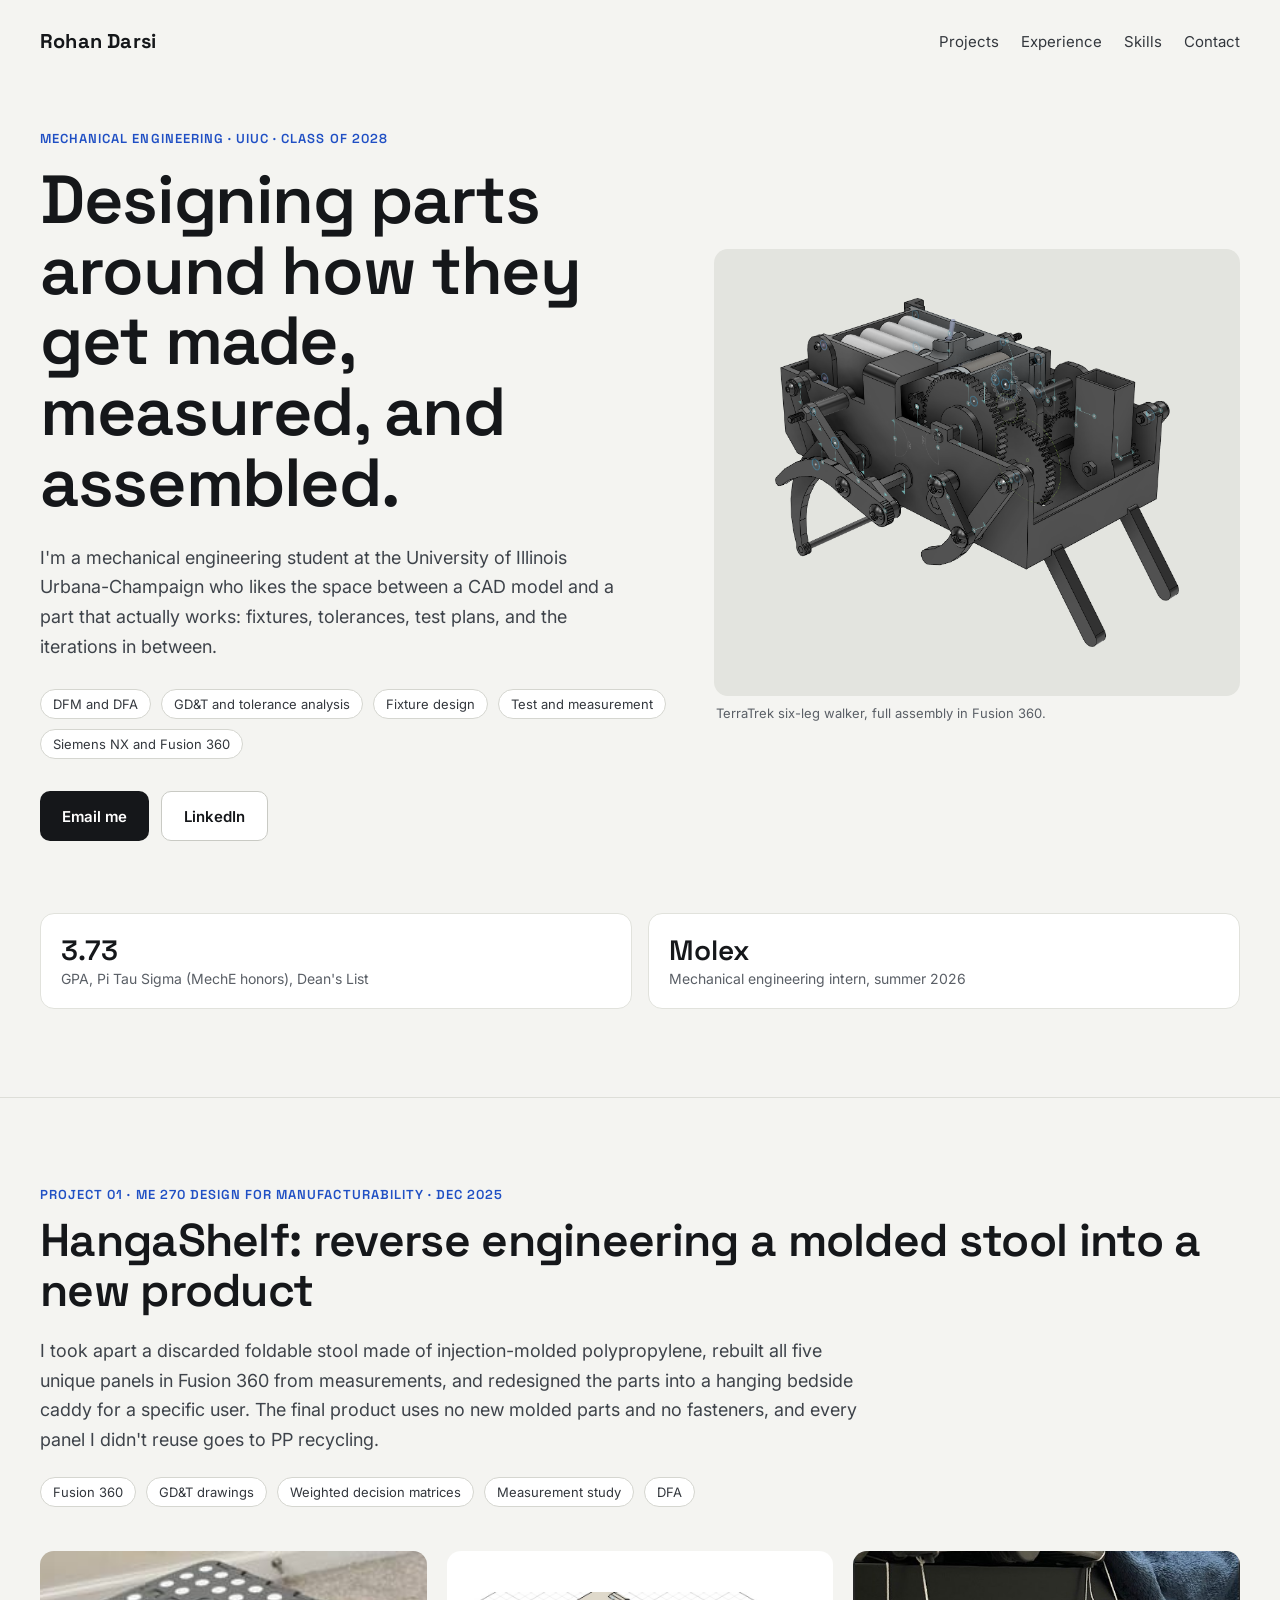
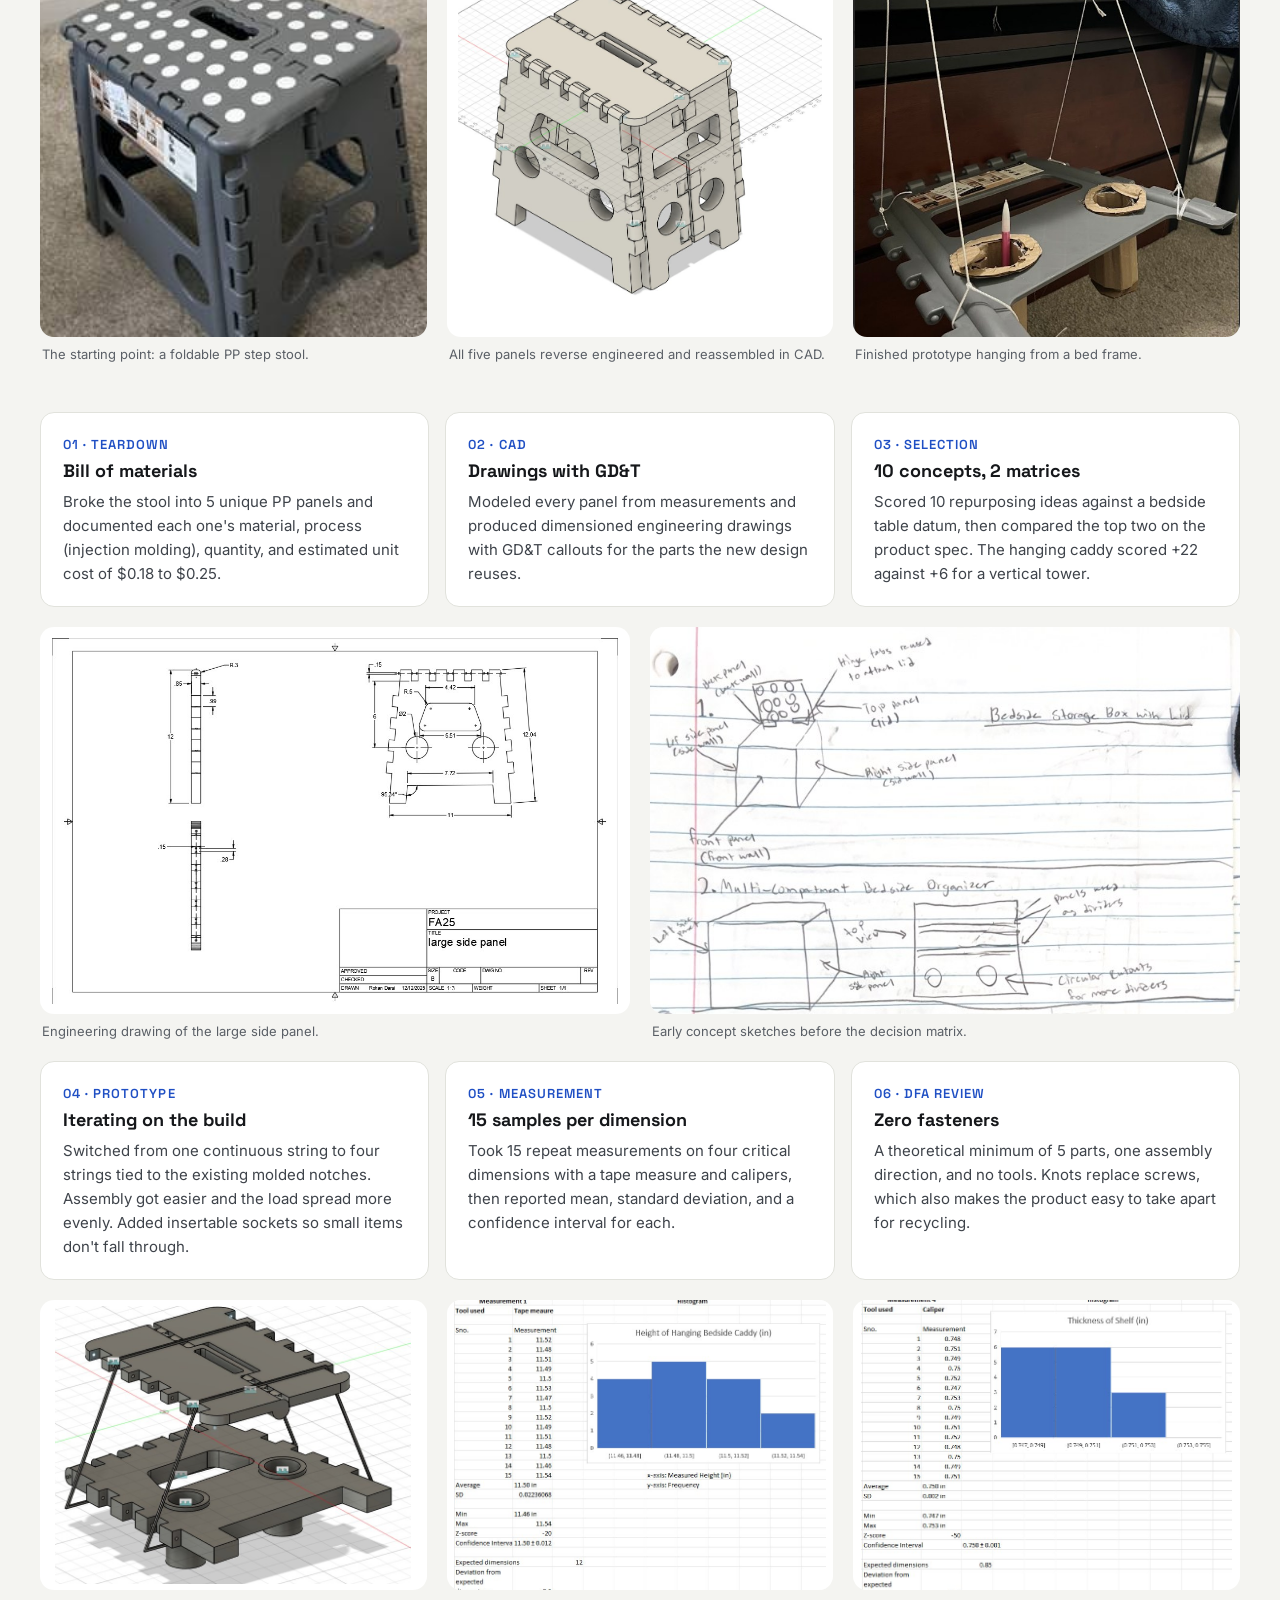
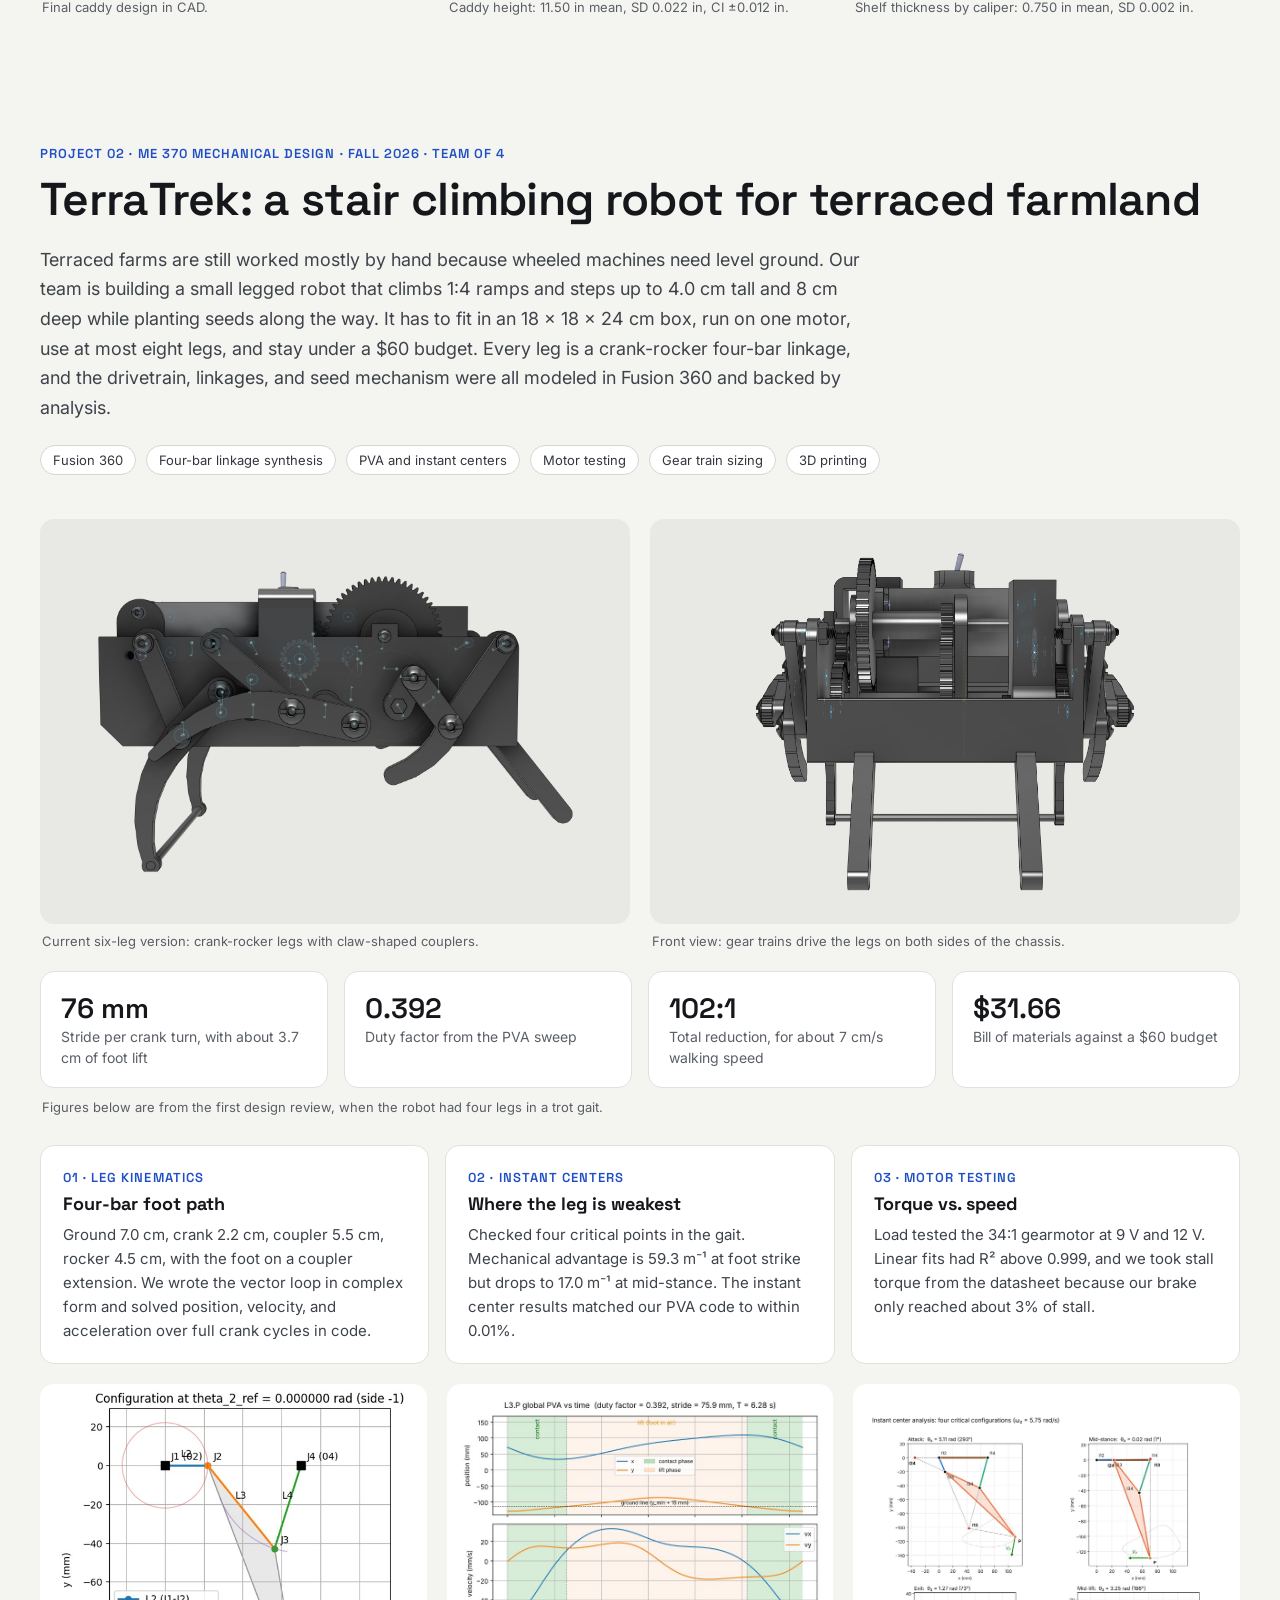
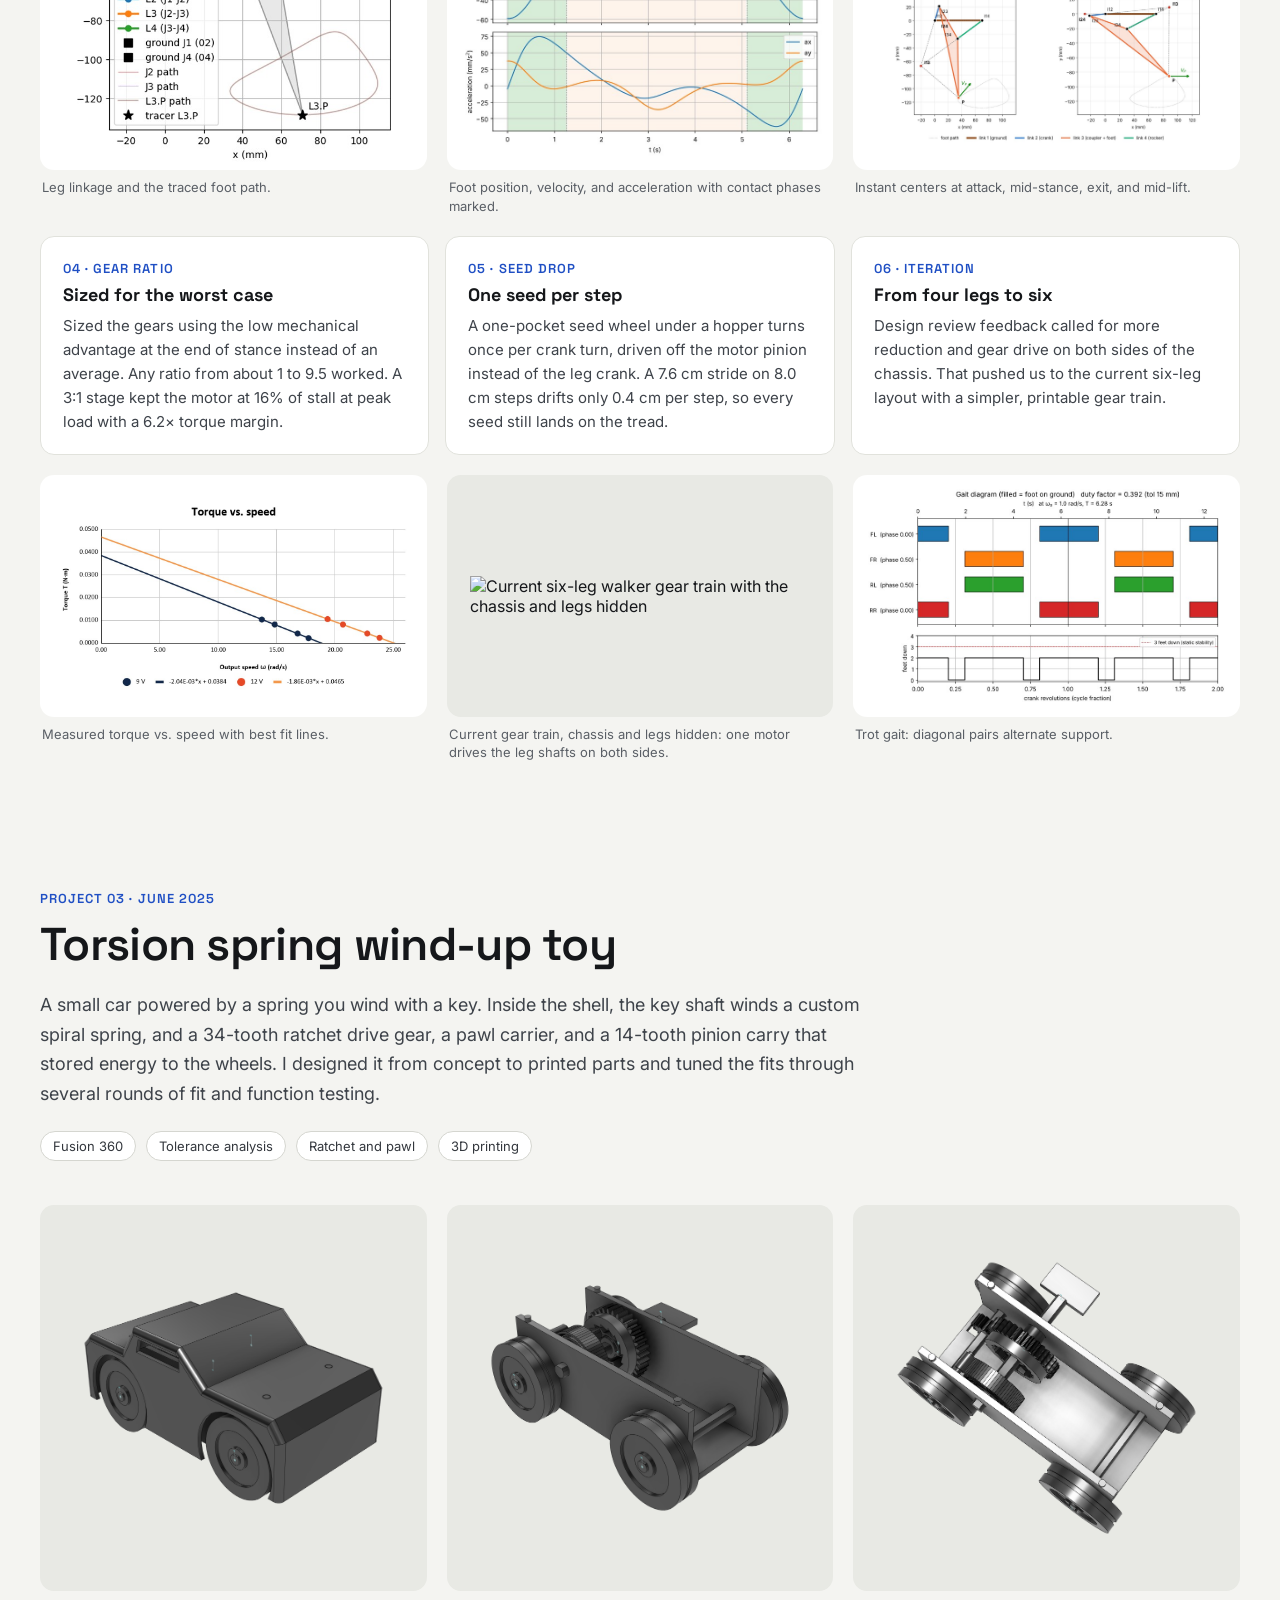
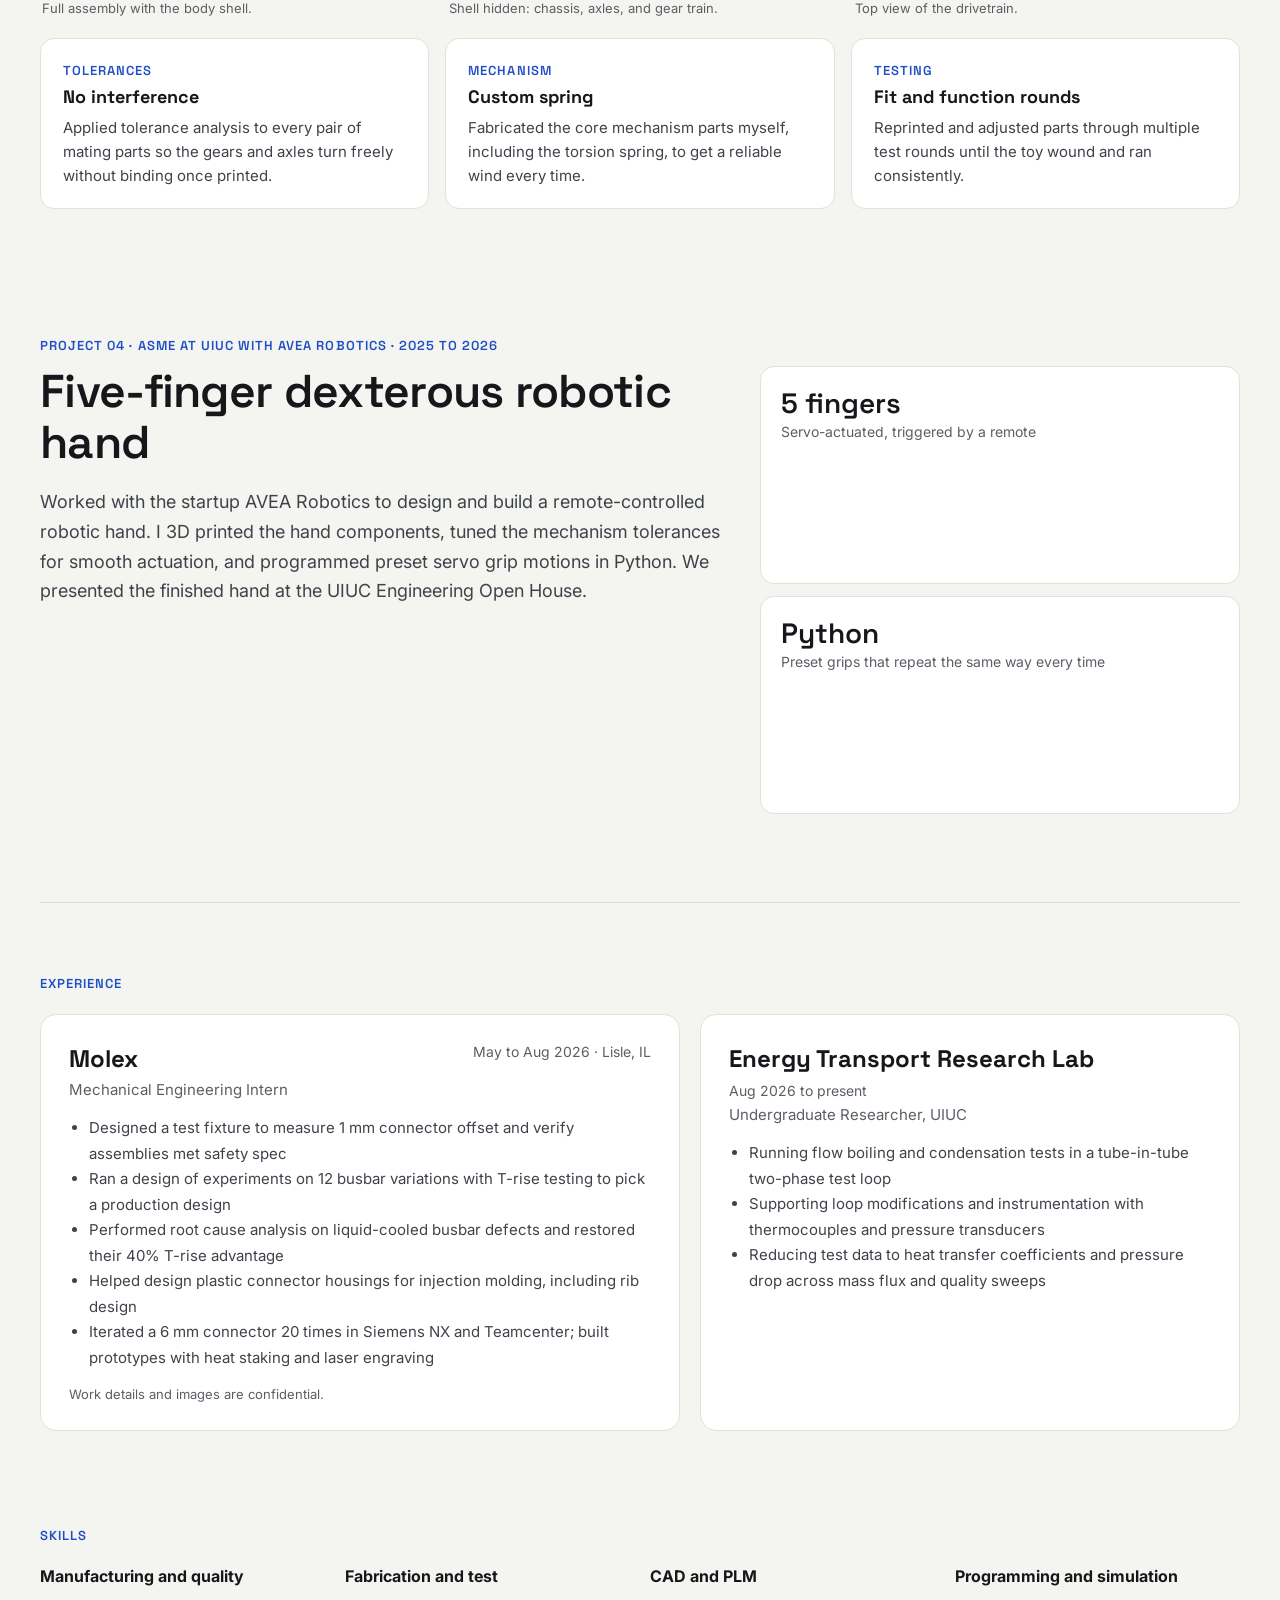
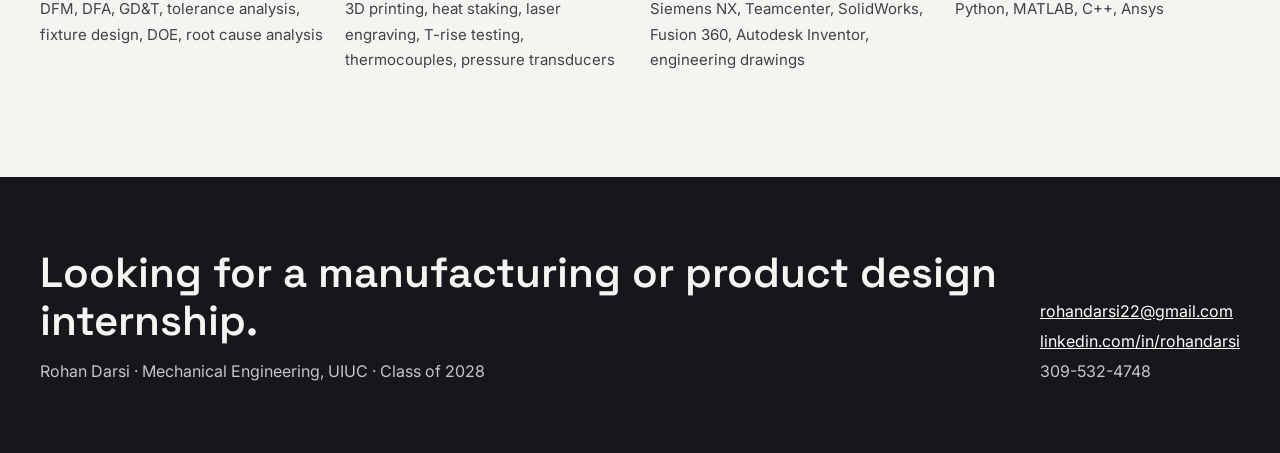
==== commit f6145e41: "Add files via upload" ====
--- a/index.html
+++ b/index.html
@@ -151,7 +151,7 @@
 
 <div style="display: grid; grid-template-columns: repeat(auto-fit, minmax(300px, 1fr)); gap: 20px; margin-top: 20px">
 <figure style="margin: 0"><div class="frame" style="aspect-ratio: 16 / 10; background: #FFFFFF"><img src="images/w_torque.jpg" alt="Motor torque versus speed at 9 V and 12 V with linear best fit lines" style="width: 94%; height: auto"></div><figcaption class="cap">Measured torque vs. speed with best fit lines.</figcaption></figure>
-<figure style="margin: 0"><div class="frame" style="aspect-ratio: 16 / 10; background: #FFFFFF"><img src="images/w_trans.jpg" alt="Fusion 360 model of the transmission inside the side plate" style="width: 100%; height: 100%; object-fit: cover"></div><figcaption class="cap">Transmission inside the side plate, four-leg version.</figcaption></figure>
+<figure style="margin: 0"><div class="frame" style="aspect-ratio: 16 / 10"><img src="images/w_gears.png" alt="Current six-leg walker gear train with the chassis and legs hidden" style="width: 88%; height: auto"></div><figcaption class="cap">Current gear train, chassis and legs hidden: one motor drives the leg shafts on both sides.</figcaption></figure>
 <figure style="margin: 0"><div class="frame" style="aspect-ratio: 16 / 10; background: #FFFFFF"><img src="images/w_gait.jpg" alt="Gait diagram showing which feet are on the ground through two crank revolutions" style="width: 94%; height: auto"></div><figcaption class="cap">Trot gait: diagonal pairs alternate support.</figcaption></figure>
 </div>
 </section>
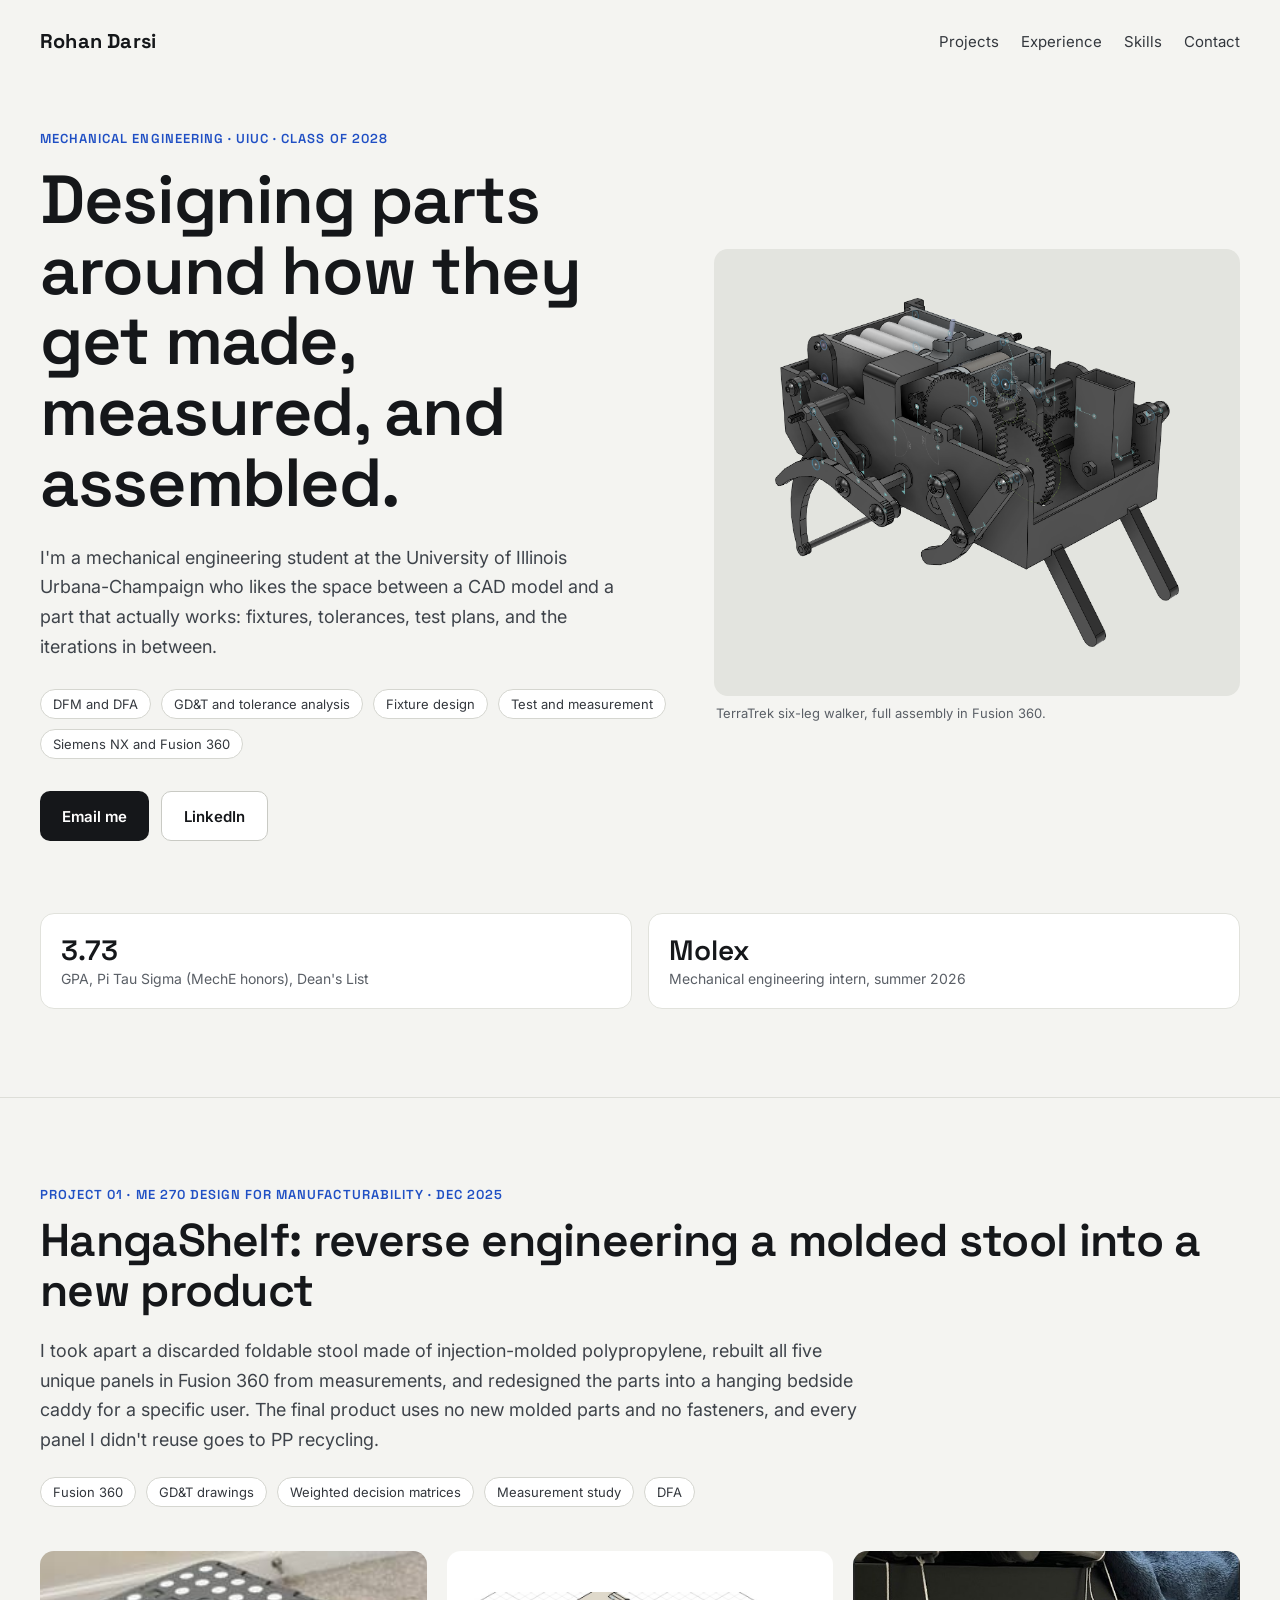
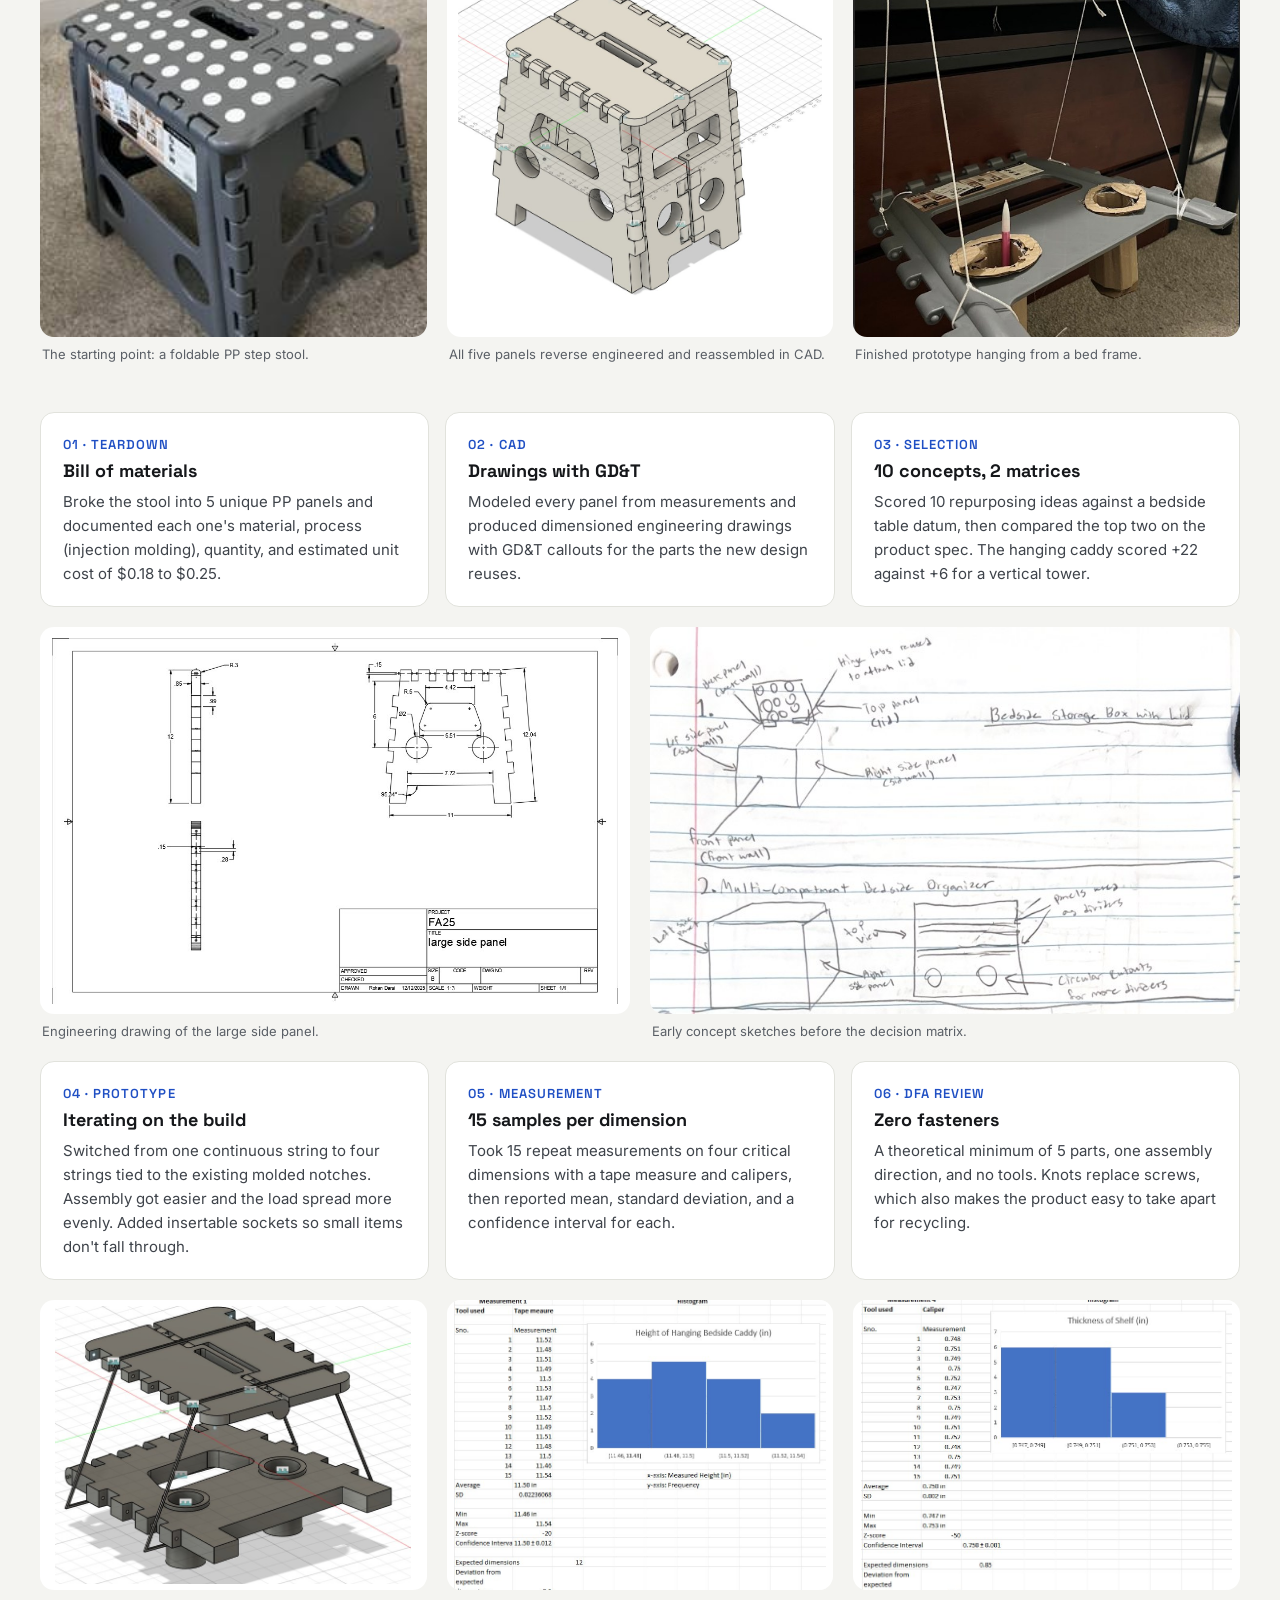
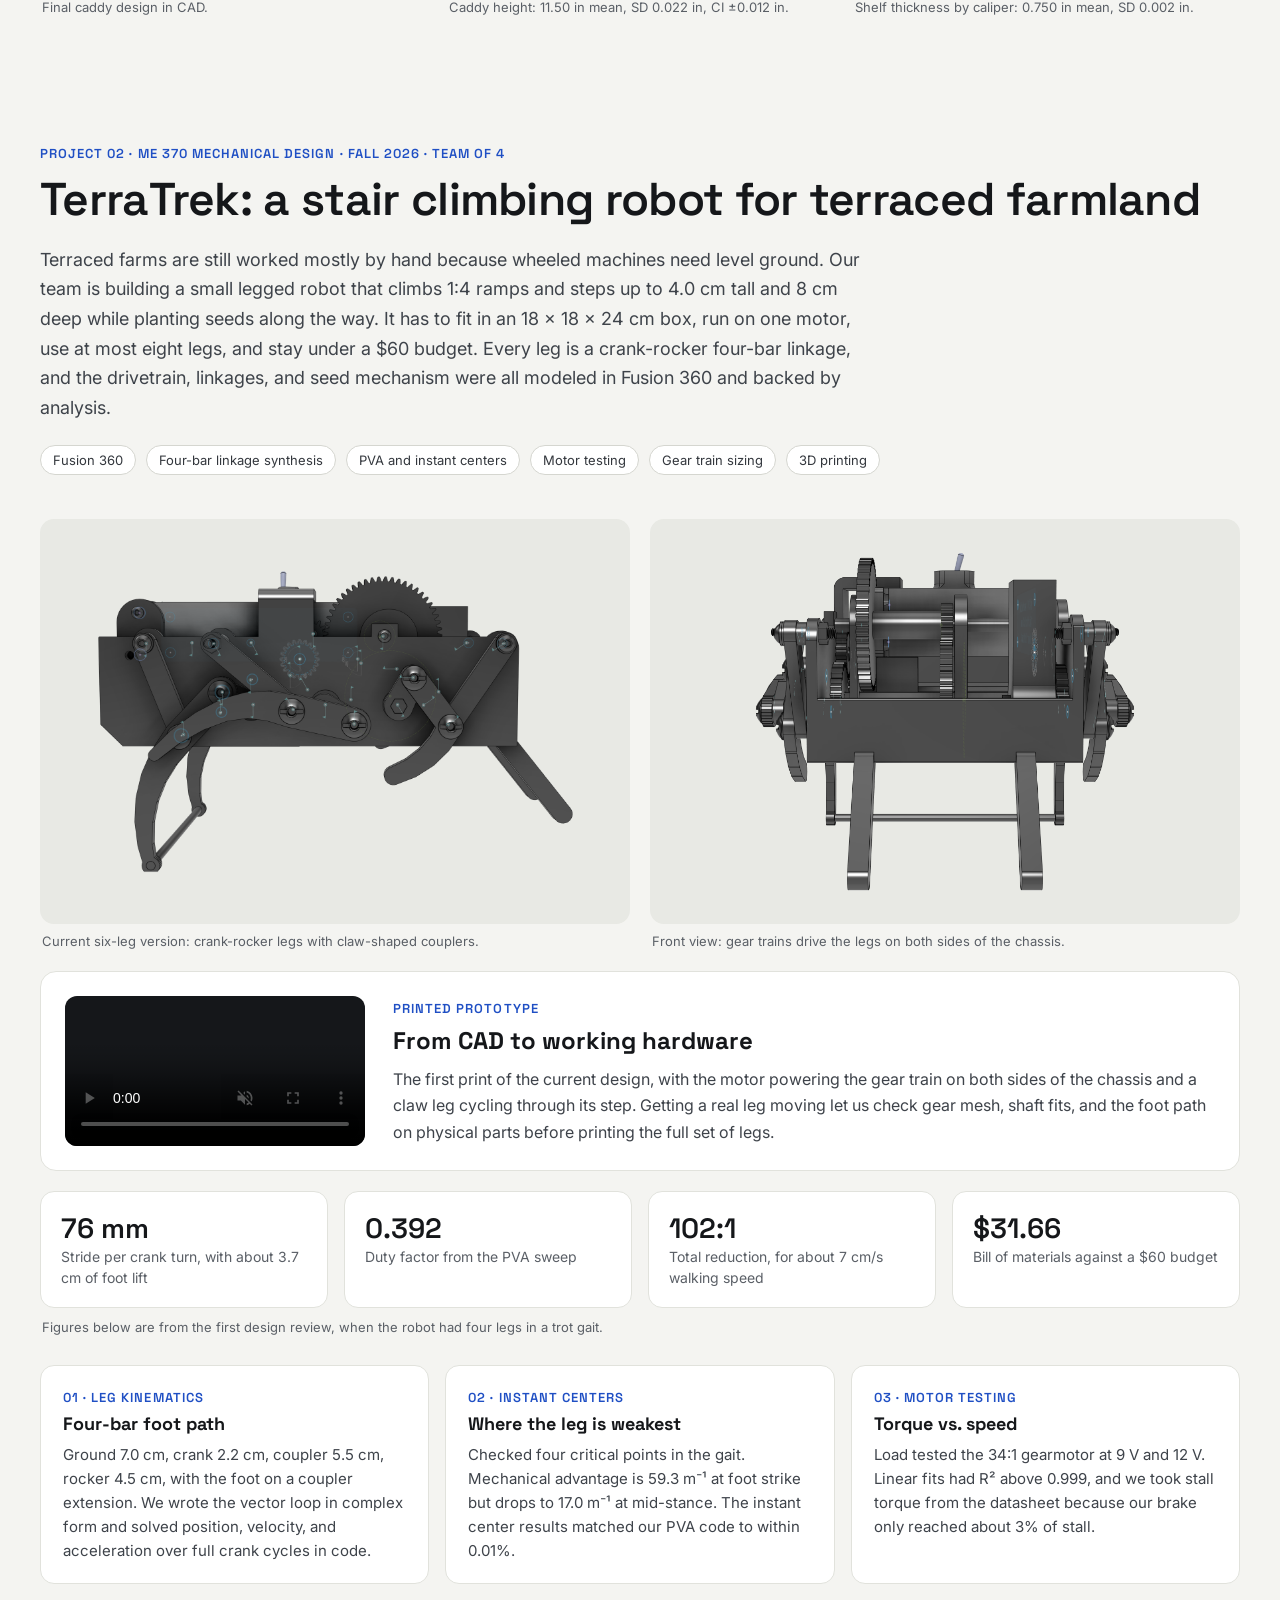
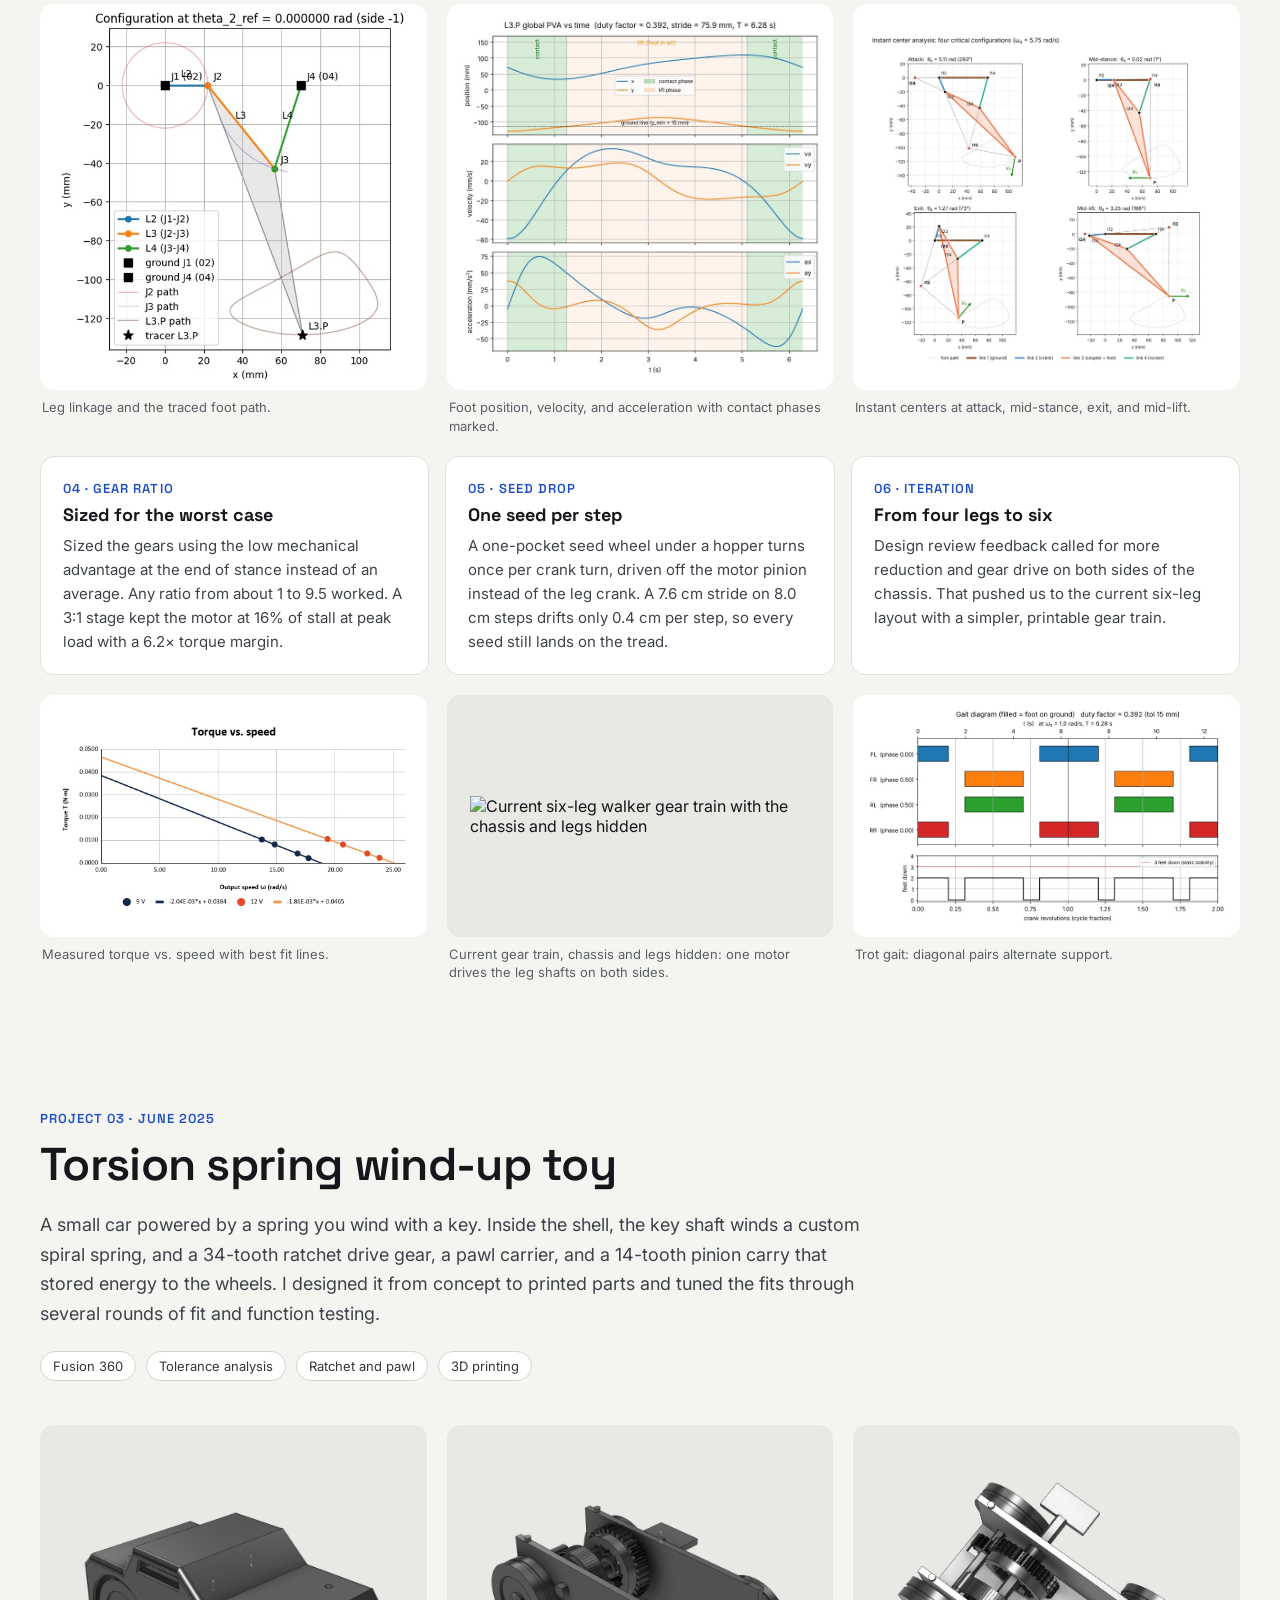
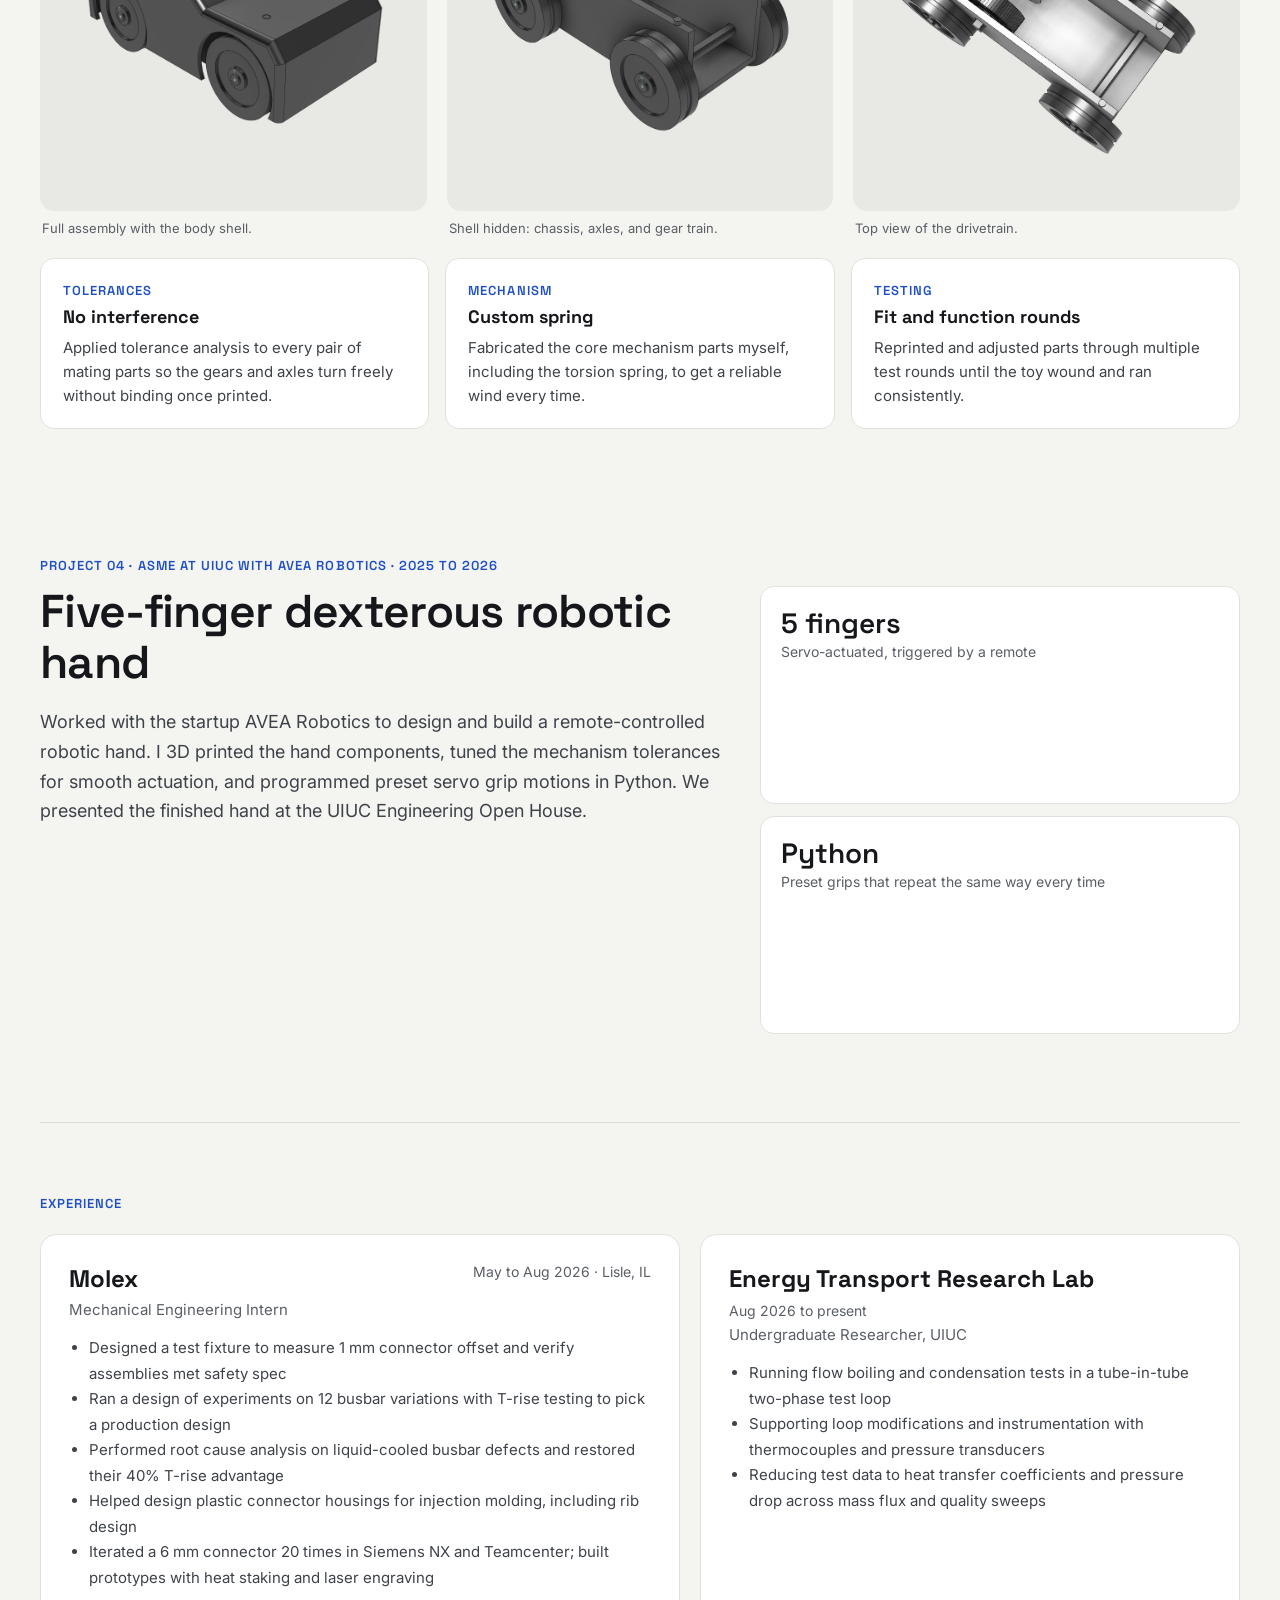
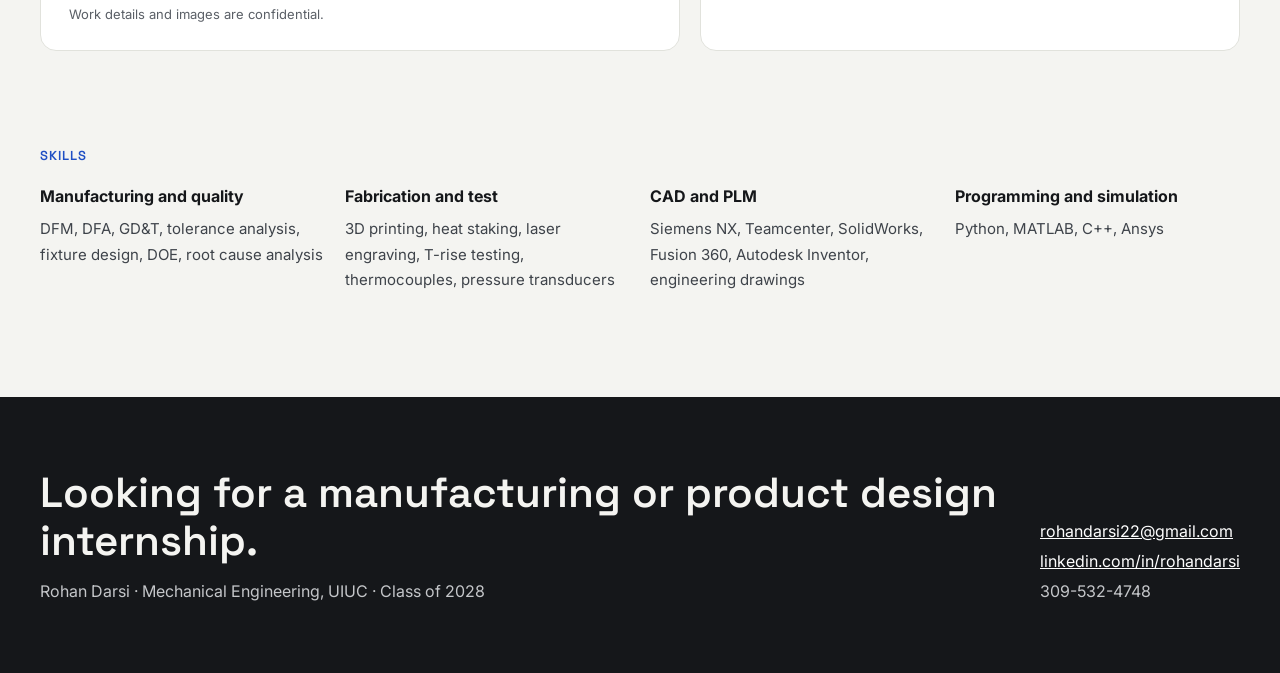
==== commit 31ed2f96: "Add files via upload" ====
--- a/index.html
+++ b/index.html
@@ -121,6 +121,17 @@
 <div style="display: grid; grid-template-columns: repeat(auto-fit, minmax(340px, 1fr)); gap: 20px; margin-top: 44px">
 <figure style="margin: 0"><div class="frame" style="aspect-ratio: 16 / 11"><img src="images/w3.png" alt="Side view of the six-leg walker showing the four-bar leg linkages" style="width: 90%; height: auto"></div><figcaption class="cap">Current six-leg version: crank-rocker legs with claw-shaped couplers.</figcaption></figure>
 <figure style="margin: 0"><div class="frame" style="aspect-ratio: 16 / 11"><img src="images/w4.png" alt="Front view of the walker showing gear trains on both sides of the chassis" style="width: 72%; height: auto"></div><figcaption class="cap">Front view: gear trains drive the legs on both sides of the chassis.</figcaption></figure>
+</div>
+
+<div style="display: flex; flex-wrap: wrap; gap: 28px; margin-top: 20px; align-items: center; background: #FFFFFF; border: 1px solid #E1E2DC; border-radius: 16px; padding: 24px">
+<div style="flex: 0 1 300px; min-width: 0; margin: 0 auto">
+<video src="images/walker_prototype.mp4" poster="images/walker_prototype_poster.jpg" autoplay muted loop playsinline controls preload="metadata" aria-label="Video of the printed walker prototype: the motor turns the gear train and drives one claw leg through its step" style="display: block; width: 100%; border-radius: 12px; background: #15171A"></video>
+</div>
+<div style="flex: 1 1 320px; min-width: 0">
+<span class="num">PRINTED PROTOTYPE</span>
+<h3 style="margin: 8px 0 10px 0; font-family: 'Space Grotesk', sans-serif; font-size: 24px">From CAD to working hardware</h3>
+<p style="margin: 0; font-size: 16px; line-height: 1.65; color: #3E434A">The first print of the current design, with the motor powering the gear train on both sides of the chassis and a claw leg cycling through its step. Getting a real leg moving let us check gear mesh, shaft fits, and the foot path on physical parts before printing the full set of legs.</p>
+</div>
 </div>
 
 <div style="display: flex; flex-wrap: wrap; gap: 16px; margin-top: 20px">
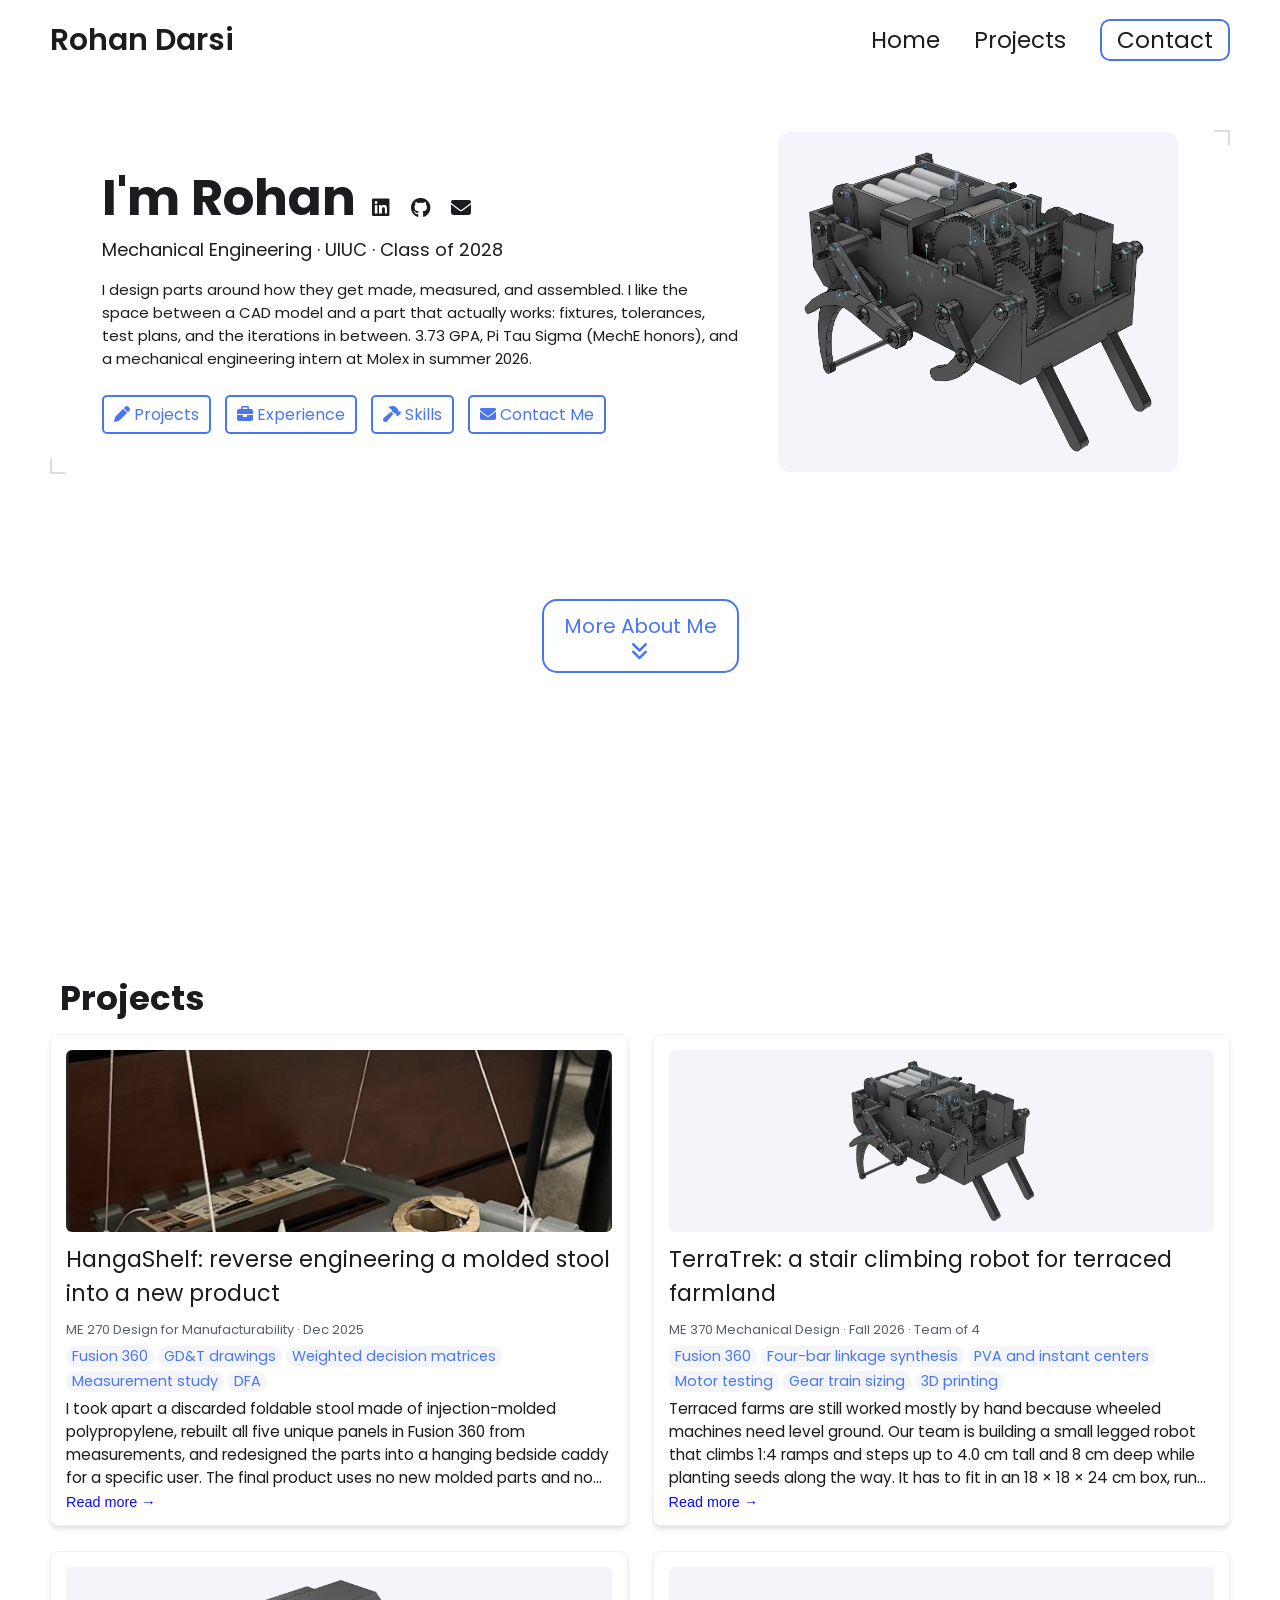
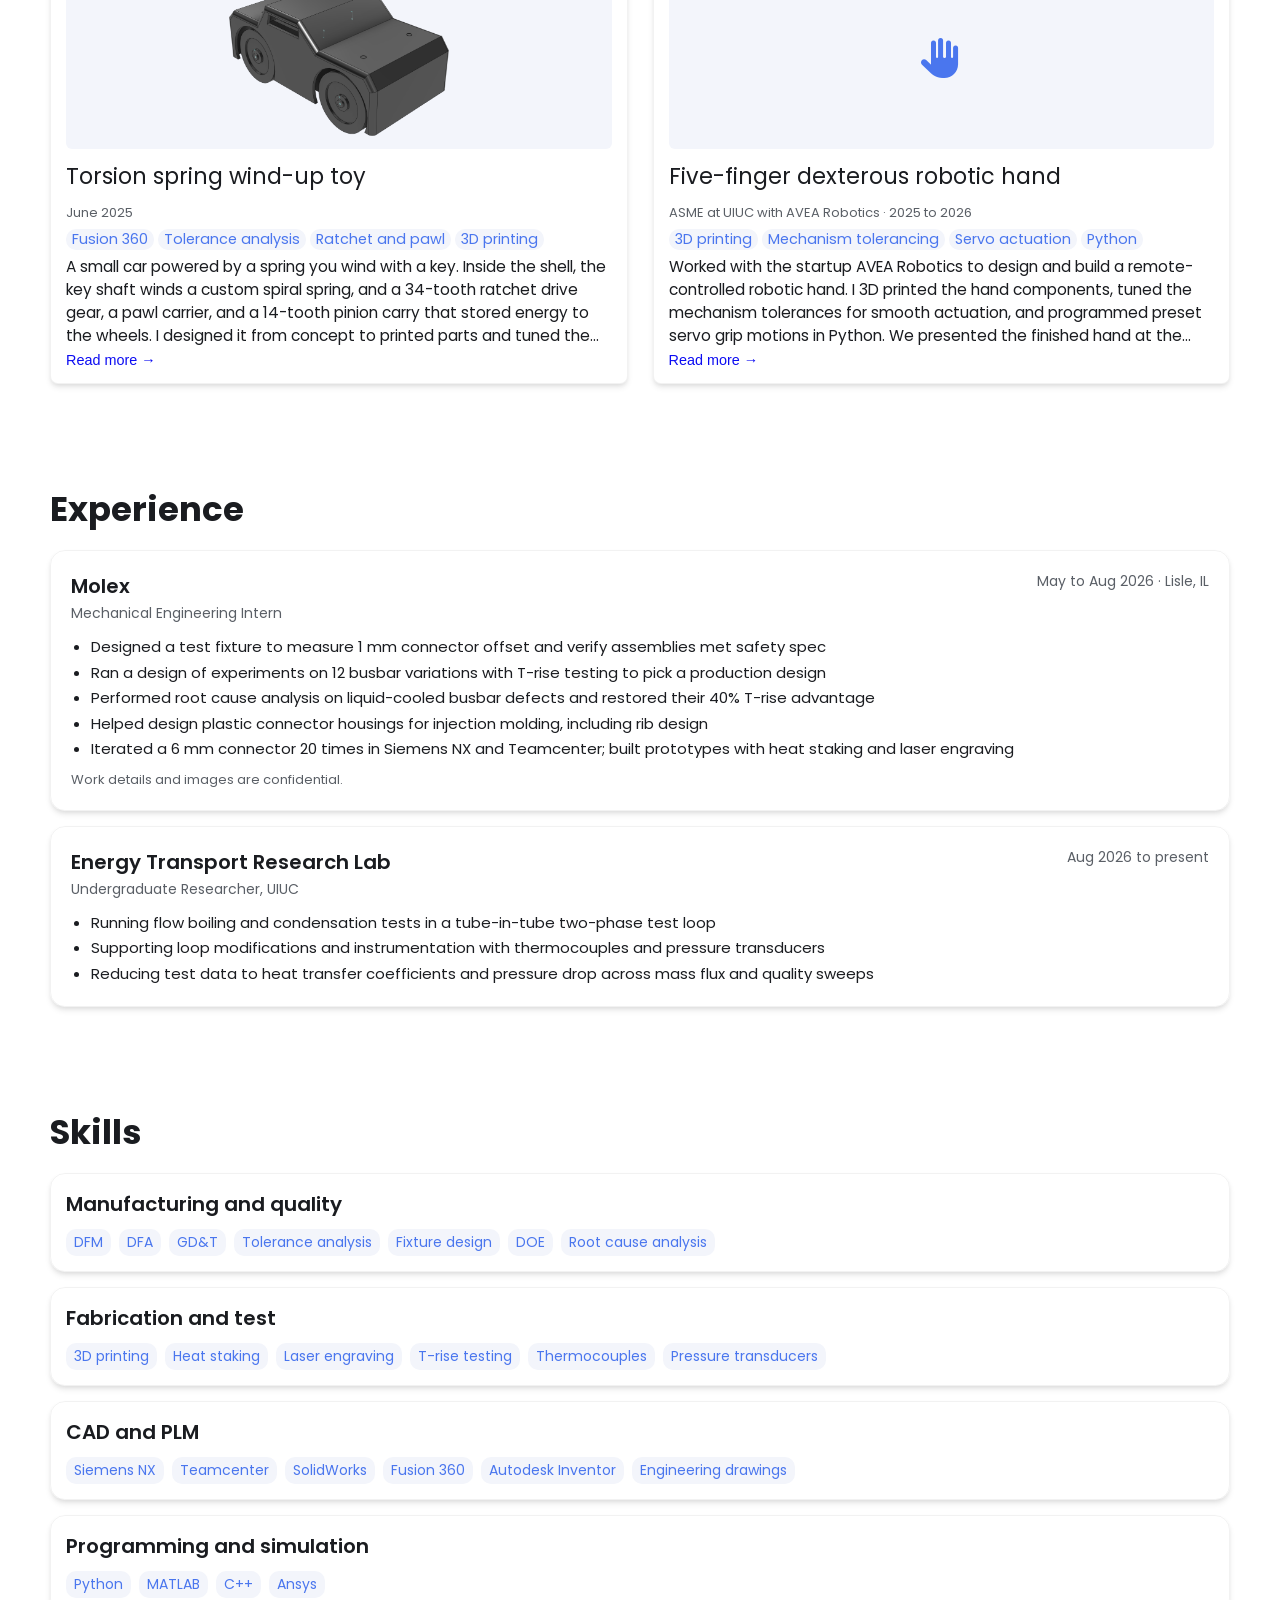
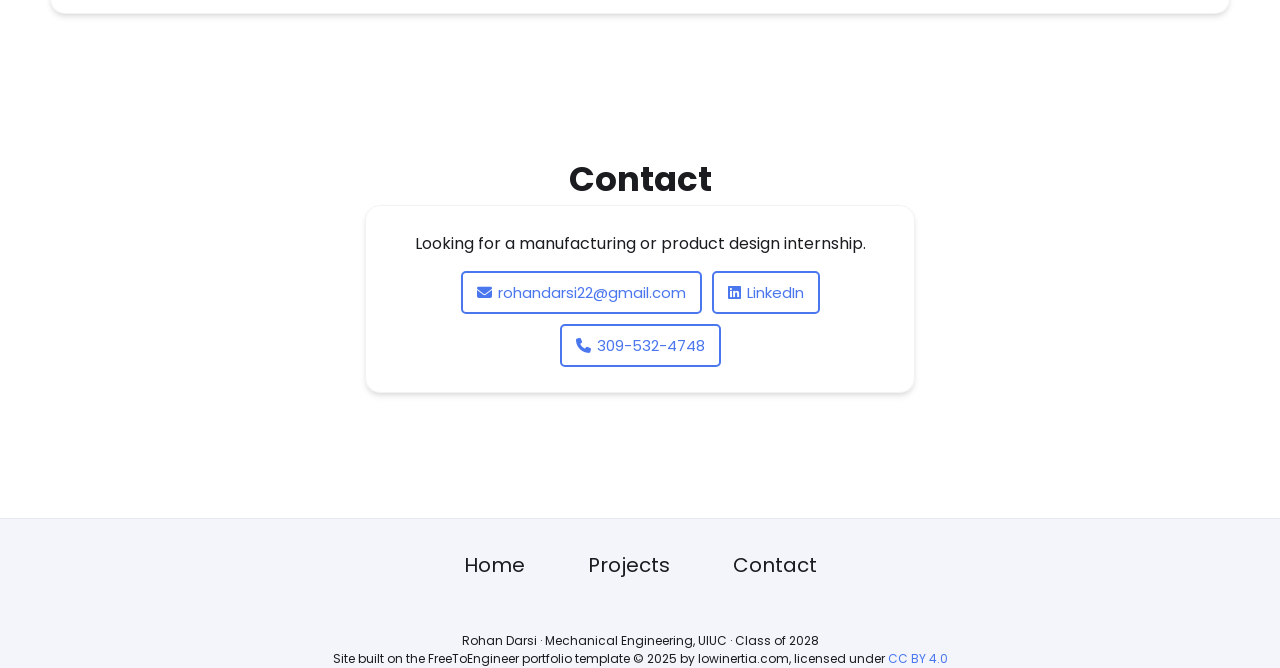
==== commit 1448c045: "Redesign site using the FreeToEngineer (lowinertia) template layout Home page with hero, project car" ====
--- a/index.html
+++ b/index.html
@@ -1,261 +1,179 @@
-<!doctype html>
+<!DOCTYPE html>
 <html lang="en">
 <head>
-<meta charset="utf-8">
-<meta name="viewport" content="width=device-width, initial-scale=1">
-<title>Rohan Darsi | Engineering Portfolio</title>
-<meta name="description" content="Mechanical engineering portfolio of Rohan Darsi, University of Illinois Urbana-Champaign.">
-
-<link rel="preconnect" href="https://fonts.googleapis.com">
-<link href="https://fonts.googleapis.com/css2?family=Inter:wght@400;500;600&amp;family=Space+Grotesk:wght@500;600;700&amp;display=swap" rel="stylesheet">
-<style>
-body{margin:0;background:#F4F4F1}
-a{color:#1F4FC4}a:hover{color:#163A92}
-img{display:block;max-width:100%}
-.tag{display:inline-block;padding:6px 12px;border:1px solid #D5D6D0;border-radius:999px;font-size:13px;color:#33373D;background:#FFFFFF}
-.frame{background:#E8E9E4;border-radius:14px;overflow:hidden;display:flex;align-items:center;justify-content:center}
-.cap{font-size:13px;color:#5A5F66;margin:8px 2px 0 2px;line-height:1.45}
-.num{font-family:'Space Grotesk',sans-serif;font-size:13px;font-weight:600;color:#1F4FC4;letter-spacing:0.08em}
-.step{background:#FFFFFF;border:1px solid #E1E2DC;border-radius:14px;padding:20px 22px;flex:1 1 300px;min-width:0}
-.step h4{margin:6px 0 8px 0;font-family:'Space Grotesk',sans-serif;font-size:18px;color:#15171A}
-.step p{margin:0;font-size:15px;line-height:1.6;color:#3E434A}
-.stat{flex:1 1 180px;min-width:0;background:#FFFFFF;border:1px solid #E1E2DC;border-radius:14px;padding:18px 20px}
-.stat b{display:block;font-family:'Space Grotesk',sans-serif;font-size:28px;color:#15171A;font-weight:600}
-.stat span{font-size:14px;color:#5A5F66;line-height:1.45}
-</style>
-
-<style>html{scroll-behavior:smooth}</style>
+    <meta charset="UTF-8">
+    <meta name="viewport" content="width=device-width, initial-scale=1.0">
+    <title>Rohan Darsi | Engineering Portfolio</title>
+    <meta name="description" content="Mechanical engineering portfolio of Rohan Darsi, University of Illinois Urbana-Champaign.">
+    <link rel="preconnect" href="https://fonts.googleapis.com">
+    <link rel="preconnect" href="https://fonts.gstatic.com" crossorigin>
+    <link href="https://fonts.googleapis.com/css2?family=Poppins:wght@400;600&display=swap" rel="stylesheet">
+    <link rel="stylesheet" href="https://cdnjs.cloudflare.com/ajax/libs/font-awesome/6.7.2/css/all.min.css" integrity="sha512-Evv84Mr4kqVGRNSgIGL/F/aIDqQb7xQ2vcrdIwxfjThSH8CSR7PBEakCr51Ck+w+/U6swU2Im1vVX0SVk9ABhg==" crossorigin="anonymous" referrerpolicy="no-referrer" />
+    <link rel="stylesheet" href="/css/styles.css">
+    <link rel="stylesheet" href="/css/custom.css">
+    <script src="/assets/js/script.js"></script>
 </head>
 <body>
-
-<div style="font-family: Inter, system-ui, sans-serif; color: #15171A; background: #F4F4F1; min-height: 100vh">
-
-<header style="max-width: 1200px; margin: 0 auto; padding: 28px 32px; display: flex; flex-wrap: wrap; gap: 16px; align-items: center; justify-content: space-between">
-<div style="font-family: 'Space Grotesk', sans-serif; font-weight: 700; font-size: 20px; letter-spacing: 0.01em">Rohan Darsi</div>
-<nav aria-label="Sections" style="display: flex; flex-wrap: wrap; gap: 22px; font-size: 15px">
-<a href="#work" style="text-decoration: none; color: #33373D">Projects</a>
-<a href="#experience" style="text-decoration: none; color: #33373D">Experience</a>
-<a href="#skills" style="text-decoration: none; color: #33373D">Skills</a>
-<a href="#contact" style="text-decoration: none; color: #33373D">Contact</a>
+<nav>
+    <div class="left"><a href="/">Rohan Darsi</a></div>
+    <div class="right desktop-nav">
+        <a href="/"><span>Home</span></a>
+        <a href="/projects/"><span>Projects</span></a>
+        <a href="/#contact"><span>Contact</span></a>
+    </div>
+    <button class="menu-toggle" aria-label="Toggle menu"><i class="fa fa-bars fa-2x"></i></button>
+    <div class="mobile-nav">
+        <a href="/"><span>Home</span></a>
+        <a href="/projects/"><span>Projects</span></a>
+        <a href="/#contact"><span>Contact</span></a>
+    </div>
 </nav>
-</header>
-
-<section style="max-width: 1200px; margin: 0 auto; padding: 48px 32px 72px 32px; display: flex; flex-wrap: wrap; gap: 48px; align-items: center">
-<div style="flex: 1 1 520px; min-width: 0">
-<p class="num" style="margin: 0 0 18px 0">MECHANICAL ENGINEERING · UIUC · CLASS OF 2028</p>
-<h1 style="margin: 0; font-family: 'Space Grotesk', sans-serif; font-weight: 600; font-size: clamp(40px, 5.4vw, 68px); line-height: 1.04; letter-spacing: -0.02em">Designing parts around how they get made, measured, and assembled.</h1>
-<p style="margin: 24px 0 0 0; font-size: 18px; line-height: 1.65; color: #3E434A; max-width: 600px">I'm a mechanical engineering student at the University of Illinois Urbana-Champaign who likes the space between a CAD model and a part that actually works: fixtures, tolerances, test plans, and the iterations in between.</p>
-<div style="display: flex; flex-wrap: wrap; gap: 10px; margin-top: 28px">
-<span class="tag">DFM and DFA</span>
-<span class="tag">GD&amp;T and tolerance analysis</span>
-<span class="tag">Fixture design</span>
-<span class="tag">Test and measurement</span>
-<span class="tag">Siemens NX and Fusion 360</span>
-</div>
-<div style="display: flex; flex-wrap: wrap; gap: 12px; margin-top: 32px">
-<a href="mailto:rohandarsi22@gmail.com" style="display: inline-flex; align-items: center; min-height: 48px; padding: 0 22px; background: #15171A; color: #FFFFFF; border-radius: 10px; text-decoration: none; font-weight: 600; font-size: 15px">Email me</a>
-<a href="https://linkedin.com/in/rohandarsi" style="display: inline-flex; align-items: center; min-height: 48px; padding: 0 22px; border: 1px solid #C9CAC4; color: #15171A; border-radius: 10px; text-decoration: none; font-weight: 600; font-size: 15px; background: #FFFFFF">LinkedIn</a>
-</div>
-</div>
-<div style="flex: 1 1 420px; min-width: 0">
-<div class="frame" style="aspect-ratio: 4 / 3.4; background: #E3E4DF"><img src="images/w1.png" alt="Fusion 360 render of the TerraTrek six-leg stair climbing walker" style="width: 86%; height: auto"></div>
-<p class="cap">TerraTrek six-leg walker, full assembly in Fusion 360.</p>
-</div>
+<div class="page">
+<section class="hero-section">
+    <div class="group">
+        <div class="text">
+            <h2>
+                I'm Rohan
+                <span class="external-links">
+                    <a href="https://linkedin.com/in/rohandarsi" target="_blank" rel="noopener noreferrer" aria-label="LinkedIn"><i class="fa-brands fa-linkedin"></i></a>
+                    <a href="https://github.com/rohandarsi22" target="_blank" rel="noopener noreferrer" aria-label="GitHub"><i class="fa-brands fa-github"></i></a>
+                    <a href="mailto:rohandarsi22@gmail.com" aria-label="Email"><i class="fa-solid fa-envelope"></i></a>
+                </span>
+            </h2>
+            <h3>Mechanical Engineering · UIUC · Class of 2028</h3>
+            <p>I design parts around how they get made, measured, and assembled. I like the space between a CAD model and a part that actually works: fixtures, tolerances, test plans, and the iterations in between. 3.73 GPA, Pi Tau Sigma (MechE honors), and a mechanical engineering intern at Molex in summer 2026.</p>
+            <div class="links">
+                <a href="#projects"><i class="fa-solid fa-pen"></i> <span>Projects</span></a>
+                <a href="#experience"><i class="fa-solid fa-briefcase"></i> <span>Experience</span></a>
+                <a href="#skills"><i class="fa-solid fa-hammer"></i> <span>Skills</span></a>
+                <a href="#contact"><i class="fa-solid fa-envelope"></i> <span>Contact Me</span></a>
+            </div>
+        </div>
+        <div class="headshot">
+            <img class="render" src="/images/w1.png" alt="Fusion 360 render of the TerraTrek six-leg stair climbing walker">
+        </div>
+    </div>
 </section>
 
-<section aria-label="At a glance" style="max-width: 1200px; margin: 0 auto; padding: 0 32px 88px 32px; display: flex; flex-wrap: wrap; gap: 16px">
-<div class="stat"><b>3.73</b><span>GPA, Pi Tau Sigma (MechE honors), Dean's List</span></div>
-<div class="stat"><b>Molex</b><span>Mechanical engineering intern, summer 2026</span></div>
+<div class="arrow">
+    <a href="#projects">
+        More About Me
+        <i class="fa-solid fa-angles-down"></i>
+    </a>
+</div>
+<section id="projects" class="project-grid-section">
+    <h2>Projects</h2>
+    <div class="grid-container">
+<a href="/projects/hangashelf/" class="project-link">
+    <div class="project-card">
+        <img src="/images/caddy_photo.jpg" alt="HangaShelf: reverse engineering a molded stool into a new product image">
+        <h3 class="project-title">HangaShelf: reverse engineering a molded stool into a new product</h3>
+        <span class="project-meta">ME 270 Design for Manufacturability · Dec 2025</span>
+        <div class="project-skills"><span class="skill">Fusion 360</span><span class="skill">GD&amp;T drawings</span><span class="skill">Weighted decision matrices</span><span class="skill">Measurement study</span><span class="skill">DFA</span></div>
+        <p class="project-description">I took apart a discarded foldable stool made of injection-molded polypropylene, rebuilt all five unique panels in Fusion 360 from measurements, and redesigned the parts into a hanging bedside caddy for a specific user. The final product uses no new molded parts and no fasteners, and every panel I didn&#x27;t reuse goes to PP recycling.</p>
+        <button class="read-more">Read more →</button>
+    </div>
+</a>
+<a href="/projects/terratrek/" class="project-link">
+    <div class="project-card">
+        <img src="/images/w1.png" class="contain" alt="TerraTrek: a stair climbing robot for terraced farmland image">
+        <h3 class="project-title">TerraTrek: a stair climbing robot for terraced farmland</h3>
+        <span class="project-meta">ME 370 Mechanical Design · Fall 2026 · Team of 4</span>
+        <div class="project-skills"><span class="skill">Fusion 360</span><span class="skill">Four-bar linkage synthesis</span><span class="skill">PVA and instant centers</span><span class="skill">Motor testing</span><span class="skill">Gear train sizing</span><span class="skill">3D printing</span></div>
+        <p class="project-description">Terraced farms are still worked mostly by hand because wheeled machines need level ground. Our team is building a small legged robot that climbs 1:4 ramps and steps up to 4.0 cm tall and 8 cm deep while planting seeds along the way. It has to fit in an 18 × 18 × 24 cm box, run on one motor, use at most eight legs, and stay under a $60 budget. Every leg is a crank-rocker four-bar linkage, and the drivetrain, linkages, and seed mechanism were all modeled in Fusion 360 and backed by analysis.</p>
+        <button class="read-more">Read more →</button>
+    </div>
+</a>
+<a href="/projects/windup-toy/" class="project-link">
+    <div class="project-card">
+        <img src="/images/t1.png" class="contain" alt="Torsion spring wind-up toy image">
+        <h3 class="project-title">Torsion spring wind-up toy</h3>
+        <span class="project-meta">June 2025</span>
+        <div class="project-skills"><span class="skill">Fusion 360</span><span class="skill">Tolerance analysis</span><span class="skill">Ratchet and pawl</span><span class="skill">3D printing</span></div>
+        <p class="project-description">A small car powered by a spring you wind with a key. Inside the shell, the key shaft winds a custom spiral spring, and a 34-tooth ratchet drive gear, a pawl carrier, and a 14-tooth pinion carry that stored energy to the wheels. I designed it from concept to printed parts and tuned the fits through several rounds of fit and function testing.</p>
+        <button class="read-more">Read more →</button>
+    </div>
+</a>
+<a href="/projects/robotic-hand/" class="project-link">
+    <div class="project-card">
+        <div class="no-image"><i class="fa-solid fa-hand"></i></div>
+        <h3 class="project-title">Five-finger dexterous robotic hand</h3>
+        <span class="project-meta">ASME at UIUC with AVEA Robotics · 2025 to 2026</span>
+        <div class="project-skills"><span class="skill">3D printing</span><span class="skill">Mechanism tolerancing</span><span class="skill">Servo actuation</span><span class="skill">Python</span></div>
+        <p class="project-description">Worked with the startup AVEA Robotics to design and build a remote-controlled robotic hand. I 3D printed the hand components, tuned the mechanism tolerances for smooth actuation, and programmed preset servo grip motions in Python. We presented the finished hand at the UIUC Engineering Open House.</p>
+        <button class="read-more">Read more →</button>
+    </div>
+</a>
+    </div>
 </section>
-
-<div id="work" style="border-top: 1px solid #DDDED8"></div>
-
-<!-- PROJECT 01 -->
-<section style="max-width: 1200px; margin: 0 auto; padding: 88px 32px 40px 32px">
-<p class="num" style="margin: 0">PROJECT 01 · ME 270 DESIGN FOR MANUFACTURABILITY · DEC 2025</p>
-<h2 style="margin: 12px 0 0 0; font-family: 'Space Grotesk', sans-serif; font-size: clamp(30px, 3.6vw, 46px); line-height: 1.1; letter-spacing: -0.015em; font-weight: 600">HangaShelf: reverse engineering a molded stool into a new product</h2>
-<p style="margin: 20px 0 0 0; font-size: 18px; line-height: 1.65; color: #3E434A; max-width: 820px">I took apart a discarded foldable stool made of injection-molded polypropylene, rebuilt all five unique panels in Fusion 360 from measurements, and redesigned the parts into a hanging bedside caddy for a specific user. The final product uses no new molded parts and no fasteners, and every panel I didn't reuse goes to PP recycling.</p>
-<div style="display: flex; flex-wrap: wrap; gap: 10px; margin-top: 22px">
-<span class="tag">Fusion 360</span><span class="tag">GD&amp;T drawings</span><span class="tag">Weighted decision matrices</span><span class="tag">Measurement study</span><span class="tag">DFA</span>
+<section id="experience" class="experience-section">
+    <h2>Experience</h2>
+    <div class="exp-card">
+        <div class="exp-head"><h3>Molex</h3><span>May to Aug 2026 · Lisle, IL</span></div>
+        <span class="exp-role">Mechanical Engineering Intern</span>
+        <ul><li>Designed a test fixture to measure 1 mm connector offset and verify assemblies met safety spec</li><li>Ran a design of experiments on 12 busbar variations with T-rise testing to pick a production design</li><li>Performed root cause analysis on liquid-cooled busbar defects and restored their 40% T-rise advantage</li><li>Helped design plastic connector housings for injection molding, including rib design</li><li>Iterated a 6 mm connector 20 times in Siemens NX and Teamcenter; built prototypes with heat staking and laser engraving</li></ul>
+        <p class="note">Work details and images are confidential.</p>
+    </div>
+    <div class="exp-card">
+        <div class="exp-head"><h3>Energy Transport Research Lab</h3><span>Aug 2026 to present</span></div>
+        <span class="exp-role">Undergraduate Researcher, UIUC</span>
+        <ul><li>Running flow boiling and condensation tests in a tube-in-tube two-phase test loop</li><li>Supporting loop modifications and instrumentation with thermocouples and pressure transducers</li><li>Reducing test data to heat transfer coefficients and pressure drop across mass flux and quality sweeps</li></ul>
+        
+    </div>
+</section>
+<section id="skills" class="skills-section">
+    <h2>Skills</h2>
+    <ul class="skill-categories">
+        <li>
+            <div class="skills-card">
+                <span class="category-label">Manufacturing and quality</span>
+                <ul class="skills-list"><li class="skill">DFM</li><li class="skill">DFA</li><li class="skill">GD&amp;T</li><li class="skill">Tolerance analysis</li><li class="skill">Fixture design</li><li class="skill">DOE</li><li class="skill">Root cause analysis</li></ul>
+            </div>
+        </li>
+        <li>
+            <div class="skills-card">
+                <span class="category-label">Fabrication and test</span>
+                <ul class="skills-list"><li class="skill">3D printing</li><li class="skill">Heat staking</li><li class="skill">Laser engraving</li><li class="skill">T-rise testing</li><li class="skill">Thermocouples</li><li class="skill">Pressure transducers</li></ul>
+            </div>
+        </li>
+        <li>
+            <div class="skills-card">
+                <span class="category-label">CAD and PLM</span>
+                <ul class="skills-list"><li class="skill">Siemens NX</li><li class="skill">Teamcenter</li><li class="skill">SolidWorks</li><li class="skill">Fusion 360</li><li class="skill">Autodesk Inventor</li><li class="skill">Engineering drawings</li></ul>
+            </div>
+        </li>
+        <li>
+            <div class="skills-card">
+                <span class="category-label">Programming and simulation</span>
+                <ul class="skills-list"><li class="skill">Python</li><li class="skill">MATLAB</li><li class="skill">C++</li><li class="skill">Ansys</li></ul>
+            </div>
+        </li>
+    </ul>
+</section>
+<section id="contact" class="contact-section">
+    <h2>Contact</h2>
+    <div class="contact-card">
+        <p>Looking for a manufacturing or product design internship.</p>
+        <div class="contact-links">
+            <a href="mailto:rohandarsi22@gmail.com"><i class="fa-solid fa-envelope"></i>rohandarsi22@gmail.com</a>
+            <a href="https://linkedin.com/in/rohandarsi" target="_blank" rel="noopener noreferrer"><i class="fa-brands fa-linkedin"></i>LinkedIn</a>
+            <a href="tel:3095324748"><i class="fa-solid fa-phone"></i>309-532-4748</a>
+        </div>
+    </div>
+</section>
 </div>
-
-<div style="display: grid; grid-template-columns: repeat(auto-fit, minmax(260px, 1fr)); gap: 20px; margin-top: 44px">
-<figure style="margin: 0"><div class="frame" style="aspect-ratio: 1 / 1; background: #FFFFFF"><img src="images/stool_original.jpg" alt="Original foldable plastic step stool" style="width: 100%; height: 100%; object-fit: cover"></div><figcaption class="cap">The starting point: a foldable PP step stool.</figcaption></figure>
-<figure style="margin: 0"><div class="frame" style="aspect-ratio: 1 / 1; background: #FFFFFF"><img src="images/stool_cad.jpg" alt="Fusion 360 model of the reverse engineered stool assembly" style="width: 94%; height: auto"></div><figcaption class="cap">All five panels reverse engineered and reassembled in CAD.</figcaption></figure>
-<figure style="margin: 0"><div class="frame" style="aspect-ratio: 1 / 1; background: #FFFFFF"><img src="images/caddy_photo.jpg" alt="Finished hanging caddy prototype hung from a bed frame" style="width: 100%; height: 100%; object-fit: cover"></div><figcaption class="cap">Finished prototype hanging from a bed frame.</figcaption></figure>
-</div>
-
-<div style="display: flex; flex-wrap: wrap; gap: 16px; margin-top: 48px">
-<div class="step"><span class="num">01 · TEARDOWN</span><h4>Bill of materials</h4><p>Broke the stool into 5 unique PP panels and documented each one's material, process (injection molding), quantity, and estimated unit cost of $0.18 to $0.25.</p></div>
-<div class="step"><span class="num">02 · CAD</span><h4>Drawings with GD&amp;T</h4><p>Modeled every panel from measurements and produced dimensioned engineering drawings with GD&amp;T callouts for the parts the new design reuses.</p></div>
-<div class="step"><span class="num">03 · SELECTION</span><h4>10 concepts, 2 matrices</h4><p>Scored 10 repurposing ideas against a bedside table datum, then compared the top two on the product spec. The hanging caddy scored +22 against +6 for a vertical tower.</p></div>
-</div>
-
-<div style="display: grid; grid-template-columns: repeat(auto-fit, minmax(320px, 1fr)); gap: 20px; margin-top: 20px">
-<figure style="margin: 0"><div class="frame" style="aspect-ratio: 16 / 10.5; background: #FFFFFF"><img src="images/panel_drawing.jpg" alt="Engineering drawing of the large side panel with GD&amp;T callouts" style="width: 96%; height: auto"></div><figcaption class="cap">Engineering drawing of the large side panel.</figcaption></figure>
-<figure style="margin: 0"><div class="frame" style="aspect-ratio: 16 / 10.5; background: #FFFFFF"><img src="images/concepts.jpg" alt="Hand sketches of early repurposing concepts" style="width: 100%; height: 100%; object-fit: cover; object-position: top"></div><figcaption class="cap">Early concept sketches before the decision matrix.</figcaption></figure>
-</div>
-
-<div style="display: flex; flex-wrap: wrap; gap: 16px; margin-top: 20px">
-<div class="step"><span class="num">04 · PROTOTYPE</span><h4>Iterating on the build</h4><p>Switched from one continuous string to four strings tied to the existing molded notches. Assembly got easier and the load spread more evenly. Added insertable sockets so small items don't fall through.</p></div>
-<div class="step"><span class="num">05 · MEASUREMENT</span><h4>15 samples per dimension</h4><p>Took 15 repeat measurements on four critical dimensions with a tape measure and calipers, then reported mean, standard deviation, and a confidence interval for each.</p></div>
-<div class="step"><span class="num">06 · DFA REVIEW</span><h4>Zero fasteners</h4><p>A theoretical minimum of 5 parts, one assembly direction, and no tools. Knots replace screws, which also makes the product easy to take apart for recycling.</p></div>
-</div>
-
-<div style="display: grid; grid-template-columns: repeat(auto-fit, minmax(300px, 1fr)); gap: 20px; margin-top: 20px">
-<figure style="margin: 0"><div class="frame" style="aspect-ratio: 4 / 3; background: #FFFFFF"><img src="images/caddy_cad.jpg" alt="Fusion 360 model of the hanging bedside caddy" style="width: 92%; height: auto"></div><figcaption class="cap">Final caddy design in CAD.</figcaption></figure>
-<figure style="margin: 0"><div class="frame" style="aspect-ratio: 4 / 3; background: #FFFFFF"><img src="images/measure_height.jpg" alt="Spreadsheet and histogram of 15 caddy height measurements" style="width: 96%; height: auto"></div><figcaption class="cap">Caddy height: 11.50 in mean, SD 0.022 in, CI ±0.012 in.</figcaption></figure>
-<figure style="margin: 0"><div class="frame" style="aspect-ratio: 4 / 3; background: #FFFFFF"><img src="images/measure_thick.jpg" alt="Spreadsheet and histogram of 15 shelf thickness measurements taken with calipers" style="width: 96%; height: auto"></div><figcaption class="cap">Shelf thickness by caliper: 0.750 in mean, SD 0.002 in.</figcaption></figure>
-</div>
-</section>
-
-<!-- PROJECT 02 -->
-<section style="max-width: 1200px; margin: 0 auto; padding: 88px 32px 40px 32px">
-<p class="num" style="margin: 0">PROJECT 02 · ME 370 MECHANICAL DESIGN · FALL 2026 · TEAM OF 4</p>
-<h2 style="margin: 12px 0 0 0; font-family: 'Space Grotesk', sans-serif; font-size: clamp(30px, 3.6vw, 46px); line-height: 1.1; letter-spacing: -0.015em; font-weight: 600">TerraTrek: a stair climbing robot for terraced farmland</h2>
-<p style="margin: 20px 0 0 0; font-size: 18px; line-height: 1.65; color: #3E434A; max-width: 840px">Terraced farms are still worked mostly by hand because wheeled machines need level ground. Our team is building a small legged robot that climbs 1:4 ramps and steps up to 4.0 cm tall and 8 cm deep while planting seeds along the way. It has to fit in an 18 × 18 × 24 cm box, run on one motor, use at most eight legs, and stay under a $60 budget. Every leg is a crank-rocker four-bar linkage, and the drivetrain, linkages, and seed mechanism were all modeled in Fusion 360 and backed by analysis.</p>
-<div style="display: flex; flex-wrap: wrap; gap: 10px; margin-top: 22px">
-<span class="tag">Fusion 360</span><span class="tag">Four-bar linkage synthesis</span><span class="tag">PVA and instant centers</span><span class="tag">Motor testing</span><span class="tag">Gear train sizing</span><span class="tag">3D printing</span>
-</div>
-
-<div style="display: grid; grid-template-columns: repeat(auto-fit, minmax(340px, 1fr)); gap: 20px; margin-top: 44px">
-<figure style="margin: 0"><div class="frame" style="aspect-ratio: 16 / 11"><img src="images/w3.png" alt="Side view of the six-leg walker showing the four-bar leg linkages" style="width: 90%; height: auto"></div><figcaption class="cap">Current six-leg version: crank-rocker legs with claw-shaped couplers.</figcaption></figure>
-<figure style="margin: 0"><div class="frame" style="aspect-ratio: 16 / 11"><img src="images/w4.png" alt="Front view of the walker showing gear trains on both sides of the chassis" style="width: 72%; height: auto"></div><figcaption class="cap">Front view: gear trains drive the legs on both sides of the chassis.</figcaption></figure>
-</div>
-
-<div style="display: flex; flex-wrap: wrap; gap: 28px; margin-top: 20px; align-items: center; background: #FFFFFF; border: 1px solid #E1E2DC; border-radius: 16px; padding: 24px">
-<div style="flex: 0 1 300px; min-width: 0; margin: 0 auto">
-<video src="images/walker_prototype.mp4" poster="images/walker_prototype_poster.jpg" autoplay muted loop playsinline controls preload="metadata" aria-label="Video of the printed walker prototype: the motor turns the gear train and drives one claw leg through its step" style="display: block; width: 100%; border-radius: 12px; background: #15171A"></video>
-</div>
-<div style="flex: 1 1 320px; min-width: 0">
-<span class="num">PRINTED PROTOTYPE</span>
-<h3 style="margin: 8px 0 10px 0; font-family: 'Space Grotesk', sans-serif; font-size: 24px">From CAD to working hardware</h3>
-<p style="margin: 0; font-size: 16px; line-height: 1.65; color: #3E434A">The first print of the current design, with the motor powering the gear train on both sides of the chassis and a claw leg cycling through its step. Getting a real leg moving let us check gear mesh, shaft fits, and the foot path on physical parts before printing the full set of legs.</p>
-</div>
-</div>
-
-<div style="display: flex; flex-wrap: wrap; gap: 16px; margin-top: 20px">
-<div class="stat"><b>76 mm</b><span>Stride per crank turn, with about 3.7 cm of foot lift</span></div>
-<div class="stat"><b>0.392</b><span>Duty factor from the PVA sweep</span></div>
-<div class="stat"><b>102:1</b><span>Total reduction, for about 7 cm/s walking speed</span></div>
-<div class="stat"><b>$31.66</b><span>Bill of materials against a $60 budget</span></div>
-</div>
-<p class="cap" style="margin-top: 10px">Figures below are from the first design review, when the robot had four legs in a trot gait.</p>
-
-<div style="display: flex; flex-wrap: wrap; gap: 16px; margin-top: 28px">
-<div class="step"><span class="num">01 · LEG KINEMATICS</span><h4>Four-bar foot path</h4><p>Ground 7.0 cm, crank 2.2 cm, coupler 5.5 cm, rocker 4.5 cm, with the foot on a coupler extension. We wrote the vector loop in complex form and solved position, velocity, and acceleration over full crank cycles in code.</p></div>
-<div class="step"><span class="num">02 · INSTANT CENTERS</span><h4>Where the leg is weakest</h4><p>Checked four critical points in the gait. Mechanical advantage is 59.3 m⁻¹ at foot strike but drops to 17.0 m⁻¹ at mid-stance. The instant center results matched our PVA code to within 0.01%.</p></div>
-<div class="step"><span class="num">03 · MOTOR TESTING</span><h4>Torque vs. speed</h4><p>Load tested the 34:1 gearmotor at 9 V and 12 V. Linear fits had R² above 0.999, and we took stall torque from the datasheet because our brake only reached about 3% of stall.</p></div>
-</div>
-
-<div style="display: grid; grid-template-columns: repeat(auto-fit, minmax(300px, 1fr)); gap: 20px; margin-top: 20px">
-<figure style="margin: 0"><div class="frame" style="aspect-ratio: 1 / 1; background: #FFFFFF"><img src="images/w_footpath.jpg" alt="Four-bar leg linkage diagram with the traced foot path" style="width: 92%; height: auto"></div><figcaption class="cap">Leg linkage and the traced foot path.</figcaption></figure>
-<figure style="margin: 0"><div class="frame" style="aspect-ratio: 1 / 1; background: #FFFFFF"><img src="images/w_pva.jpg" alt="Foot position, velocity, and acceleration over a crank cycle with contact and lift phases" style="width: 94%; height: auto"></div><figcaption class="cap">Foot position, velocity, and acceleration with contact phases marked.</figcaption></figure>
-<figure style="margin: 0"><div class="frame" style="aspect-ratio: 1 / 1; background: #FFFFFF"><img src="images/w_ic.jpg" alt="Instant center analysis at four critical leg configurations" style="width: 94%; height: auto"></div><figcaption class="cap">Instant centers at attack, mid-stance, exit, and mid-lift.</figcaption></figure>
-</div>
-
-<div style="display: flex; flex-wrap: wrap; gap: 16px; margin-top: 20px">
-<div class="step"><span class="num">04 · GEAR RATIO</span><h4>Sized for the worst case</h4><p>Sized the gears using the low mechanical advantage at the end of stance instead of an average. Any ratio from about 1 to 9.5 worked. A 3:1 stage kept the motor at 16% of stall at peak load with a 6.2× torque margin.</p></div>
-<div class="step"><span class="num">05 · SEED DROP</span><h4>One seed per step</h4><p>A one-pocket seed wheel under a hopper turns once per crank turn, driven off the motor pinion instead of the leg crank. A 7.6 cm stride on 8.0 cm steps drifts only 0.4 cm per step, so every seed still lands on the tread.</p></div>
-<div class="step"><span class="num">06 · ITERATION</span><h4>From four legs to six</h4><p>Design review feedback called for more reduction and gear drive on both sides of the chassis. That pushed us to the current six-leg layout with a simpler, printable gear train.</p></div>
-</div>
-
-<div style="display: grid; grid-template-columns: repeat(auto-fit, minmax(300px, 1fr)); gap: 20px; margin-top: 20px">
-<figure style="margin: 0"><div class="frame" style="aspect-ratio: 16 / 10; background: #FFFFFF"><img src="images/w_torque.jpg" alt="Motor torque versus speed at 9 V and 12 V with linear best fit lines" style="width: 94%; height: auto"></div><figcaption class="cap">Measured torque vs. speed with best fit lines.</figcaption></figure>
-<figure style="margin: 0"><div class="frame" style="aspect-ratio: 16 / 10"><img src="images/w_gears.png" alt="Current six-leg walker gear train with the chassis and legs hidden" style="width: 88%; height: auto"></div><figcaption class="cap">Current gear train, chassis and legs hidden: one motor drives the leg shafts on both sides.</figcaption></figure>
-<figure style="margin: 0"><div class="frame" style="aspect-ratio: 16 / 10; background: #FFFFFF"><img src="images/w_gait.jpg" alt="Gait diagram showing which feet are on the ground through two crank revolutions" style="width: 94%; height: auto"></div><figcaption class="cap">Trot gait: diagonal pairs alternate support.</figcaption></figure>
-</div>
-</section>
-
-<!-- PROJECT 03 -->
-<section style="max-width: 1200px; margin: 0 auto; padding: 88px 32px 40px 32px">
-<p class="num" style="margin: 0">PROJECT 03 · JUNE 2025</p>
-<h2 style="margin: 12px 0 0 0; font-family: 'Space Grotesk', sans-serif; font-size: clamp(30px, 3.6vw, 46px); line-height: 1.1; letter-spacing: -0.015em; font-weight: 600">Torsion spring wind-up toy</h2>
-<p style="margin: 20px 0 0 0; font-size: 18px; line-height: 1.65; color: #3E434A; max-width: 820px">A small car powered by a spring you wind with a key. Inside the shell, the key shaft winds a custom spiral spring, and a 34-tooth ratchet drive gear, a pawl carrier, and a 14-tooth pinion carry that stored energy to the wheels. I designed it from concept to printed parts and tuned the fits through several rounds of fit and function testing.</p>
-<div style="display: flex; flex-wrap: wrap; gap: 10px; margin-top: 22px">
-<span class="tag">Fusion 360</span><span class="tag">Tolerance analysis</span><span class="tag">Ratchet and pawl</span><span class="tag">3D printing</span>
-</div>
-<div style="display: grid; grid-template-columns: repeat(auto-fit, minmax(260px, 1fr)); gap: 20px; margin-top: 44px">
-<figure style="margin: 0"><div class="frame" style="aspect-ratio: 1 / 1"><img src="images/t1.png" alt="Wind-up toy car assembly with body shell" style="width: 86%; height: auto"></div><figcaption class="cap">Full assembly with the body shell.</figcaption></figure>
-<figure style="margin: 0"><div class="frame" style="aspect-ratio: 1 / 1"><img src="images/t2.png" alt="Wind-up toy with the shell hidden to show the gear train" style="width: 86%; height: auto"></div><figcaption class="cap">Shell hidden: chassis, axles, and gear train.</figcaption></figure>
-<figure style="margin: 0"><div class="frame" style="aspect-ratio: 1 / 1"><img src="images/t4.png" alt="Top view of the wind-up toy drivetrain" style="width: 86%; height: auto"></div><figcaption class="cap">Top view of the drivetrain.</figcaption></figure>
-</div>
-<div style="display: flex; flex-wrap: wrap; gap: 16px; margin-top: 20px">
-<div class="step"><span class="num">TOLERANCES</span><h4>No interference</h4><p>Applied tolerance analysis to every pair of mating parts so the gears and axles turn freely without binding once printed.</p></div>
-<div class="step"><span class="num">MECHANISM</span><h4>Custom spring</h4><p>Fabricated the core mechanism parts myself, including the torsion spring, to get a reliable wind every time.</p></div>
-<div class="step"><span class="num">TESTING</span><h4>Fit and function rounds</h4><p>Reprinted and adjusted parts through multiple test rounds until the toy wound and ran consistently.</p></div>
-</div>
-</section>
-
-<!-- PROJECT 04 -->
-<section style="max-width: 1200px; margin: 0 auto; padding: 88px 32px 40px 32px">
-<p class="num" style="margin: 0">PROJECT 04 · ASME AT UIUC WITH AVEA ROBOTICS · 2025 TO 2026</p>
-<div style="display: flex; flex-wrap: wrap; gap: 40px; margin-top: 12px; align-items: flex-start">
-<div style="flex: 1 1 520px; min-width: 0">
-<h2 style="margin: 0; font-family: 'Space Grotesk', sans-serif; font-size: clamp(30px, 3.6vw, 46px); line-height: 1.1; letter-spacing: -0.015em; font-weight: 600">Five-finger dexterous robotic hand</h2>
-<p style="margin: 20px 0 0 0; font-size: 18px; line-height: 1.65; color: #3E434A">Worked with the startup AVEA Robotics to design and build a remote-controlled robotic hand. I 3D printed the hand components, tuned the mechanism tolerances for smooth actuation, and programmed preset servo grip motions in Python. We presented the finished hand at the UIUC Engineering Open House.</p>
-</div>
-<div style="flex: 1 1 320px; min-width: 0; display: flex; flex-direction: column; gap: 12px">
-<div class="stat"><b>5 fingers</b><span>Servo-actuated, triggered by a remote</span></div>
-<div class="stat"><b>Python</b><span>Preset grips that repeat the same way every time</span></div>
-</div>
-</div>
-</section>
-
-<div id="experience" style="max-width: 1200px; margin: 48px auto 0 auto; border-top: 1px solid #DDDED8"></div>
-
-<section style="max-width: 1200px; margin: 0 auto; padding: 72px 32px 40px 32px">
-<p class="num" style="margin: 0">EXPERIENCE</p>
-<div style="display: flex; flex-wrap: wrap; gap: 20px; margin-top: 22px">
-<article style="flex: 1 1 480px; min-width: 0; background: #FFFFFF; border: 1px solid #E1E2DC; border-radius: 16px; padding: 28px">
-<div style="display: flex; flex-wrap: wrap; justify-content: space-between; gap: 8px"><h3 style="margin: 0; font-family: 'Space Grotesk', sans-serif; font-size: 24px">Molex</h3><span style="font-size: 14px; color: #5A5F66">May to Aug 2026 · Lisle, IL</span></div>
-<p style="margin: 6px 0 16px 0; color: #5A5F66; font-size: 15px">Mechanical Engineering Intern</p>
-<ul style="margin: 0; padding-left: 20px; font-size: 15px; line-height: 1.7; color: #3E434A">
-<li>Designed a test fixture to measure 1 mm connector offset and verify assemblies met safety spec</li>
-<li>Ran a design of experiments on 12 busbar variations with T-rise testing to pick a production design</li>
-<li>Performed root cause analysis on liquid-cooled busbar defects and restored their 40% T-rise advantage</li>
-<li>Helped design plastic connector housings for injection molding, including rib design</li>
-<li>Iterated a 6 mm connector 20 times in Siemens NX and Teamcenter; built prototypes with heat staking and laser engraving</li>
-</ul>
-<p style="margin: 16px 0 0 0; font-size: 13px; color: #5A5F66">Work details and images are confidential.</p>
-</article>
-<article style="flex: 1 1 380px; min-width: 0; background: #FFFFFF; border: 1px solid #E1E2DC; border-radius: 16px; padding: 28px">
-<div style="display: flex; flex-wrap: wrap; justify-content: space-between; gap: 8px"><h3 style="margin: 0; font-family: 'Space Grotesk', sans-serif; font-size: 24px">Energy Transport Research Lab</h3><span style="font-size: 14px; color: #5A5F66">Aug 2026 to present</span></div>
-<p style="margin: 6px 0 16px 0; color: #5A5F66; font-size: 15px">Undergraduate Researcher, UIUC</p>
-<ul style="margin: 0; padding-left: 20px; font-size: 15px; line-height: 1.7; color: #3E434A">
-<li>Running flow boiling and condensation tests in a tube-in-tube two-phase test loop</li>
-<li>Supporting loop modifications and instrumentation with thermocouples and pressure transducers</li>
-<li>Reducing test data to heat transfer coefficients and pressure drop across mass flux and quality sweeps</li>
-</ul>
-</article>
-</div>
-</section>
-
-<section id="skills" style="max-width: 1200px; margin: 0 auto; padding: 56px 32px 40px 32px">
-<p class="num" style="margin: 0">SKILLS</p>
-<div style="display: grid; grid-template-columns: repeat(auto-fit, minmax(250px, 1fr)); gap: 20px; margin-top: 22px">
-<div><h3 style="margin: 0 0 10px 0; font-size: 16px">Manufacturing and quality</h3><p style="margin: 0; font-size: 15px; line-height: 1.7; color: #3E434A">DFM, DFA, GD&amp;T, tolerance analysis, fixture design, DOE, root cause analysis</p></div>
-<div><h3 style="margin: 0 0 10px 0; font-size: 16px">Fabrication and test</h3><p style="margin: 0; font-size: 15px; line-height: 1.7; color: #3E434A">3D printing, heat staking, laser engraving, T-rise testing, thermocouples, pressure transducers</p></div>
-<div><h3 style="margin: 0 0 10px 0; font-size: 16px">CAD and PLM</h3><p style="margin: 0; font-size: 15px; line-height: 1.7; color: #3E434A">Siemens NX, Teamcenter, SolidWorks, Fusion 360, Autodesk Inventor, engineering drawings</p></div>
-<div><h3 style="margin: 0 0 10px 0; font-size: 16px">Programming and simulation</h3><p style="margin: 0; font-size: 15px; line-height: 1.7; color: #3E434A">Python, MATLAB, C++, Ansys</p></div>
-</div>
-</section>
-
-<footer id="contact" style="background: #15171A; color: #F4F4F1; margin-top: 64px">
-<div style="max-width: 1200px; margin: 0 auto; padding: 72px 32px; display: flex; flex-wrap: wrap; gap: 32px; justify-content: space-between; align-items: flex-end">
-<div style="flex: 1 1 420px; min-width: 0">
-<h2 style="margin: 0; font-family: 'Space Grotesk', sans-serif; font-size: clamp(30px, 3.4vw, 42px); font-weight: 600; line-height: 1.15">Looking for a manufacturing or product design internship.</h2>
-<p style="margin: 16px 0 0 0; font-size: 16px; color: #C4C6C9">Rohan Darsi · Mechanical Engineering, UIUC · Class of 2028</p>
-</div>
-<div style="display: flex; flex-direction: column; gap: 10px; font-size: 16px">
-<a href="mailto:rohandarsi22@gmail.com" style="color: #FFFFFF">rohandarsi22@gmail.com</a>
-<a href="https://linkedin.com/in/rohandarsi" style="color: #FFFFFF">linkedin.com/in/rohandarsi</a>
-<span style="color: #C4C6C9">309-532-4748</span>
-</div>
-</div>
+<footer>
+    <div class="footer-content">
+        <div class="links">
+            <a href="/"><span>Home</span></a>
+            <a href="/projects/"><span>Projects</span></a>
+            <a href="/#contact"><span>Contact</span></a>
+        </div>
+    </div>
+    <div class="license">
+        <p>Rohan Darsi · Mechanical Engineering, UIUC · Class of 2028</p>
+        <p>Site built on the FreeToEngineer portfolio template © 2025 by lowinertia.com, licensed under <a href="https://creativecommons.org/licenses/by/4.0/?ref=chooser-v1">CC BY 4.0</a></p>
+    </div>
 </footer>
-
-</div>
-
 </body>
 </html>
--- a/css/styles.css
+++ b/css/styles.css
@@ -0,0 +1,947 @@
+:root {
+  --text-color: #1a1c20;
+  --border-color: #ddd;
+  --link-color: #4a76ee;
+  --highlight-color: #0c0cf2;
+  --background-color: #ffffff;
+  --light-background-color: #f3f5fb;
+}
+
+* {
+    margin: 0;
+    padding: 0;
+    box-sizing: border-box;
+
+}
+
+html {
+    scroll-behavior: smooth
+}
+
+body {
+    padding: 0 50px;
+    font-family: 'Poppins', sans-serif;
+    background-color: var(--background-color);
+    max-width: 1400px;
+    margin: 0 auto;
+}
+
+a {
+    color: var(--link-color);
+    text-decoration: none;
+}
+
+h1 {
+    color: var(--text-color);
+    font-size: calc(14px + 1.0vw); /* Base size of 20px, increases with viewport width */
+}
+h2 {
+    color: var(--text-color);
+    font-size: calc(11px + 0.8vw);
+}
+h3 {
+    font-weight: normal;
+    color: var(--text-color);
+    font-size: calc(9px + 0.6vw);
+}
+
+span {
+    color: var(--text-color);
+  }
+
+p {
+    color: var(--text-color);
+    font-size: calc(9px + 0.5vw);
+    margin-bottom: 1em;
+    padding: 0;
+  }
+  
+
+/* NAVBAR */
+nav {
+    display: flex;
+    justify-content: space-between;
+    padding: 25px 0;
+    height: 80px;
+    align-items: center;
+    position: relative;
+}
+
+nav .left a {
+    color: var(--text-color);
+    font-size: 30px;
+    font-weight: 600;
+}
+
+nav .right {
+    gap: 15px;
+}
+
+nav .right a {
+    color: var(--text-color);
+    font-size: 23px;
+    margin-left: 30px;
+}
+
+nav .right a:last-child
+ {
+    border: 2px solid var(--link-color);
+    color: var(--link-color);
+    padding: 3px 15px;
+    border-radius: 10px;
+}
+
+nav .right a:last-child:hover,
+nav .right a span:last-child:hover,
+nav .mobile-nav a:last-child:hover,
+nav .mobile-nav a span:last-child:hover {
+    color: var(--text-color);
+    background-color: var(--light-background-color);
+    border-radius: 10px;
+}
+
+/* Navbar Mobile Menu Button */
+nav .menu-toggle {
+    display: none;
+    background: none;
+    border: none;
+    cursor: pointer;
+    padding: 10px;
+}
+
+nav .hamburger {
+    display: block;
+    width: 24px;
+    height: 2px;  /* Changed from 5px to 2px */
+    background: var(--text-color);
+    position: relative;
+    transition: background 0.2s;
+}
+
+nav .hamburger::before,
+nav .hamburger::after {
+    content: '';
+    position: absolute;
+    left: 0;  /* Added to ensure proper alignment */
+    width: 24px;  /* Made consistent with parent width */
+    height: 2px;
+    background: var(--text-color);
+    transition: transform 0.2s;
+}
+
+nav .hamburger::before {
+    top: -8px;  /* Adjusted spacing */
+}
+
+nav .hamburger::after {
+    bottom: -8px;  /* Adjusted spacing */
+}
+
+nav .mobile-nav {
+    display: none;
+}
+
+
+
+/* SECTION 1: Hero */
+.hero-section {
+    padding: 0 50px;
+    margin: 50px 0;
+    display: flex;  /* This makes .hero-section a flex container */
+
+
+    border: 2px solid var(--border-color);
+    border-image: linear-gradient(
+        45deg, var(--border-color) 1%, transparent 1%, transparent 99%, var(--border-color) 99%
+        ) 
+        1;
+    
+}
+
+.hero-section .group {
+    display: flex;
+    justify-content: space-between;
+    align-items: center;
+    padding: 0;
+    gap: 40px;
+    border-radius: 8px;
+}
+
+.hero-section .text {
+    flex: 5;
+}
+
+.hero-section .text h2 {
+    font-size: 50px;
+}
+
+.hero-section .text .external-links i {
+    font-size: 20px;
+    padding: 0 5px;
+    color: var(--text-color);
+}
+
+.hero-section .text h3 {
+    font-size: 18px;
+    color: var(--text-color);
+}
+
+.hero-section .text p {
+    margin-top: 15px;
+    font-size: 15px;
+    padding: 0px;
+    color: var(--text-color);
+}
+
+.hero-section .text .links {
+    margin-top: 25px;
+}
+
+.hero-section .text .links a {
+    display: inline-block;
+    padding: 5px 10px;
+    color: var(--link-color);
+    border: 2px solid var(--link-color);
+    border-radius: 5px;
+    margin-right: 10px;
+    margin-bottom: 10px;
+    transition: 0.1s;
+}
+
+.hero-section .text .links a span {
+    color: var(--link-color);
+}
+
+.hero-section .text .links a:hover,
+.hero-section .text .links a:hover span {
+    color: var(--text-color);
+}
+
+.hero-section .headshot {
+    flex: 3;
+    display: flex;
+    justify-content: right;
+}
+
+.hero-section .headshot img {
+    width: 400px;
+    aspect-ratio: 1/1;
+    object-fit: cover;
+    border-radius: 50%;
+}
+
+/* NAVIGATION ARROW */
+.arrow{
+    margin-top: 125px;
+    margin-bottom: 300px;
+    display: flex;
+    justify-content: center;  
+}
+
+.arrow a   {
+    font-size: 20px;
+    color: var(--link-color);
+    display: inline-block;  /* This makes .hero-section a flex container */
+    align-items: center;
+    border: 2px solid var(--link-color);
+    border-radius: 15px;
+    padding: 10px 20px;
+    text-align: center;
+}
+
+.arrow a > * {
+    display: block; 
+    margin: 0 auto; 
+}
+
+.arrow a:hover   {
+    color: var(--text-color);
+    border: 2px solid var(--text-color)
+
+}
+
+
+/*SECTION 2: PROJECT GRID */
+.project-grid-section {
+    margin-bottom: 100px;
+    margin-top: 50px;
+    display:flex;
+    flex-direction: column;
+    justify-content: center; 
+   }
+
+.project-grid-section h2{
+    font-size: 34px;
+    margin-bottom: 10px;
+    padding: 0 10px;
+}
+
+.project-grid-section .grid-container {
+    display: grid;
+    grid-template-columns: repeat(auto-fit, minmax(450px, 1fr));
+    gap: 25px;
+    width: 100%;
+    margin: 0 auto;
+    align-items: stretch;
+  
+}
+
+.project-grid-section .project-link {
+    text-decoration: none;
+    color: inherit;
+    display: inline-block;
+}
+
+.project-grid-section .grid-container .project-link .project-card {
+    display: flex;
+    flex-direction: column;
+    width: 100%;
+    height: 100%; /* Take full height of grid cell */
+    box-sizing: border-box;
+    padding: 15px;
+    background: var(--background-color);
+    box-shadow: 0 4px 6px -1px rgba(0, 0, 0, 0.1), 
+                0 2px 4px -1px rgba(0, 0, 0, 0.06);
+    border-radius: 8px;
+    border: 1px solid rgba(0, 0, 0, 0.05);
+    transition: all 0.3s ease;
+    overflow: hidden;
+}
+
+.project-card img {
+    width: 100%; 
+    max-width: 100%; 
+    aspect-ratio: 3/1;
+    object-fit: cover;
+    display: block;
+    border-radius: 6px;
+    margin-bottom: 10px; 
+}
+
+
+.project-card .project-title {
+    font-size: 1.4em;
+    text-decoration: none;
+    transition: color 0.3s ease; 
+    margin-bottom: 10px
+}
+
+.project-card .project-title:hover {
+    text-decoration: underline;
+}
+
+
+.project-card .project-skills {
+    display: flex;
+    flex-wrap: wrap;
+    gap: 4px;
+    margin-bottom: 5px;
+}
+
+.project-card .project-skills .skill {
+    padding: 0 6px;
+    border-radius: 10px;
+    font-size: 0.9em;
+    background-color: var(--light-background-color);
+    color: var(--link-color);
+    white-space: nowrap; 
+}
+
+.project-card .project-description {
+    display: -webkit-box;
+    -webkit-line-clamp: 4; 
+    line-clamp: 4px;
+    -webkit-box-orient: vertical;
+    overflow: hidden;
+    text-overflow: ellipsis;
+    word-break: break-word;
+    line-height: 1.5; 
+    max-height: calc(1.5em * 4); 
+}
+
+.project-card .read-more {
+    background-color: transparent;
+    border: none;
+    color: var(--highlight-color);
+    cursor: pointer;
+    font-size: 0.9em;
+    margin-top: 5px;
+    text-align: start;
+}
+
+.project-card .read-more:hover {
+    text-decoration: underline;
+}
+
+
+
+/* SECTION 3: SKILLS */
+.skills-section {
+    margin-bottom: 100px;
+    display:flex;
+    flex-direction: column;
+}
+
+.skills-section h2 {
+    font-size: 34px;
+    margin-bottom: 15px;
+}
+
+
+
+
+.skills-section .skill-categories {
+    list-style: none;
+    padding-left: 0;
+   }
+
+.skills-section .skill-categories .skills-card  span{
+    margin-bottom: 10px;
+}
+
+.skills-section .skill-categories .skills-card {
+    margin-bottom: 15px;
+    padding: 15px;
+    border-radius: 15px;
+    border: 1px solid rgba(0, 0, 0, 0.05);    
+    box-shadow: 0 4px 6px -1px rgba(0, 0, 0, 0.1), 
+                  0 2px 4px -1px rgba(0, 0, 0, 0.06);
+   }
+
+.skills-section .skill-categories .category-label {
+    font-size: 20px;
+    display: grid; 
+    font-weight: 600;
+}
+
+.skills-section .skill-categories .skills-list {
+    display: flex; 
+    flex-wrap: wrap;
+    padding-left: 0; 
+    margin-right: 10px;
+    gap: 8px;
+    }
+
+.skills-section .skill-categories .skill {
+    display:flex;
+    justify-content: center;
+    align-items: center;
+    padding: 3px 8px;
+    background-color: var(--light-background-color);
+    color: var(--link-color);
+    border-radius: 10px;
+    font-size: 14px;
+}
+
+
+/* SECTION 4: CONTACT */
+.contact-section {
+    padding: 25px 25px;
+    max-width: 600px;
+    margin: 0 auto; 
+    border-radius: 20px; 
+    margin-bottom: 100px;
+      
+}
+
+.contact-section h2 {
+    font-size: 34px;
+    text-align: center;
+}
+
+.contact-section .group {
+    display: flex;
+}
+.contact-section .group .text {
+    flex:3;
+}
+.contact-section .group form {
+    flex:3;
+    display: flex;
+    flex-direction: column;
+    color:var(--text-color)
+}
+
+.contact-section .group form input, .contact-section .group form textarea {
+    font-family: 'Poppins', sans-serif;
+    background-color: transparent;
+    border: 1px solid var(--text-color);
+    padding:5px;
+    margin-bottom: 10px;
+    outline: none;
+    resize: none;
+    font-size: 13px;
+    
+}
+
+.contact-section .group form button {
+    font-size: 16px;
+    font-family: 'Poppins', sans-serif;
+    color: #fff;
+    background-color: var(--link-color);
+    border:none;
+    height: 50px;
+    cursor: pointer;
+    transition: 0.1s
+}
+
+
+/* FOOTER */
+
+footer {
+    padding: 0;
+    font-size: 12px;
+    text-align: center;
+    min-height: 150px; 
+    flex-shrink: 0;
+    background-color: var(--light-background-color);
+    width: 100vw;
+    position: relative;
+    left: 50%;
+    transform: translateX(-50%);
+    display: flex;
+    flex-direction: column;
+    justify-content: space-between; 
+    align-items: center;
+}
+
+footer::before {
+    content: '';
+    position: absolute;
+    top: 0;
+    left: 0;
+    width: 100%;
+    height: 1px; 
+    background: linear-gradient(to bottom, rgba(0, 0, 0, 0.1), rgba(0, 0, 0, 0));
+}
+
+footer .footer-content {
+    flex-grow: 1; 
+    display: flex;
+    flex-direction: column;
+    justify-content: center;
+    align-items: center;
+}
+
+footer .links {
+    margin-bottom: 20px;
+}
+
+footer .links a {
+    color: var(--text-color);
+    font-size: 20px;
+    margin: 0 30px;
+}
+
+footer .links a:hover {
+    color: var(--link-color);
+}
+
+footer .license {
+    display: flex;
+    flex-direction: column;
+    flex-wrap: wrap;
+    text-align: center;
+    gap: 0;  /* Changed from 10px to 0 */
+}
+
+footer span, p {
+    word-wrap: break-word;
+    overflow-wrap: break-word;
+    white-space: normal;
+    max-width: 100%;
+    margin: 0; /* Added to remove default margins */
+}
+
+footer p {
+    font-size: 12px;
+    margin: 0; /* Changed from 5px 0 0 to 0 */
+}
+
+
+
+
+
+
+/* PROJECT POST VIEW */
+
+.post-view {
+    margin: 25px auto;
+    border: 1px solid rgba(0, 0, 0, 0.05);    
+    box-shadow: 0 4px 6px -1px rgba(0, 0, 0, 0.1), 
+                  0 2px 4px -1px rgba(0, 0, 0, 0.06);
+    border-radius: 10px
+     
+  }
+
+.post-view .summary{
+    padding: 25px 50px;  
+}
+
+.post-view .title-header  {
+    width: 100%;
+    display: flex;
+}
+
+.post-view .title-header  h1 {
+    line-height: normal;
+    margin-bottom: 10px;
+}
+
+.post-view .summary img {
+    width: 100%;
+    height: 100%;  /* Changed to 100% to fill the container */
+    object-fit: cover;
+    border-radius: 6px;
+    aspect-ratio: 3/1;
+    margin-bottom: 10px;
+}
+
+.post-view .summary .project-description {
+    margin-bottom: 10px;
+}
+
+.post-view .summary .skills-card {
+    display: flex;
+    flex-direction: column;
+    gap: 5px;
+}
+
+.post-view .summary .skills-list {
+    display: flex;
+    flex-wrap: wrap;
+    justify-content: start;
+    gap: 5px;
+    
+}
+  
+.post-view .summary .skill {
+    background-color: var(--light-background-color);
+    color: var(--link-color);
+    border-radius: 12px;
+    padding: 5px 10px;
+    font-size: 0.9em;
+}
+  
+.post-view .content {
+    padding: 0 50px;
+    border-radius: 10px;
+}
+ 
+.post-view .content .image-gallery {
+    display: flex;
+    flex-wrap: wrap;
+    justify-content: flex-start;
+    align-items: flex-start;
+    align-content: flex-start;
+    width: 100%;
+    gap: 10px
+}
+
+.post-view .content .image-gallery img {
+    max-height: var(--gallery-height); 
+    width: auto; 
+    max-width: 100%;
+    object-fit: contain;
+    align-self: flex-start;
+}
+  
+.post-view .content  a {
+    color: #3498db;
+    text-decoration: none;
+    transition: color 0.3s ease;
+    margin-bottom: 1em;
+  }
+
+.post-view .content  p {
+    margin-bottom: 1em;
+  }
+
+.post-view .content  a:hover {
+    color: #2980b9;
+  }
+  
+.post-view .content ul, ol {
+    padding-left: 20px;
+    margin: 1em 0;
+  }
+  
+.post-view .content blockquote {
+    border-left: 4px solid #3498db;
+    margin: 1em 0;
+    padding: 10px 20px;
+    background-color: var(--light-background-color);
+    color: var(--text-color);
+    font-size: calc(10px + 0.5vw);
+  }
+  
+.post-view .content   hr {
+    border: 0;
+    height: 1px;
+    background: #ddd;     
+    margin: 20px 0;
+  }
+  
+  .post-view .content table {
+    width: 100%;
+    border-collapse: collapse;
+    margin: 1em 0;
+    background-color: var(--light-background-color);
+}
+
+.post-view .content th {
+    padding: 8px;
+    text-align: left;
+    border-bottom: 1px solid #e9ecef;
+    background-color: #f8f9fa;
+    color: #495057;
+    font-size: calc(10px + 0.5vw); /* Matches h2 size */
+}
+
+.post-view .content td {
+    padding: 8px;
+    text-align: left;
+    border-bottom: 1px solid #e9ecef;
+    color: var(--text-color);
+    font-size: calc(10px + 0.5vw); /* Matches p size */
+}
+
+.youtube-container {
+    width: 100%;
+    max-width: var(--max-width);
+    margin: 0 ;
+    padding: 5px
+}
+
+.youtube-aspect-ratio {
+    position: relative;
+    width: 100%;
+    padding-bottom: 56.25%; /* 16:9 Aspect Ratio */
+}
+
+.youtube-aspect-ratio iframe {
+    position: absolute;
+    top: 0;
+    left: 0;
+    width: 100%;
+    height: 100%;
+}
+
+
+
+
+/*     Responsive styles     */
+
+@media (max-width: 1200px){
+    body{
+        padding: 0 20px;
+    }
+    
+    /* SECTION 1:HERO */
+    .hero-section {
+        padding: 0 20px;
+        border: none;
+       
+        
+    }
+    .hero-section .group{
+        flex-direction: column-reverse;
+        text-align: center;
+    }
+    .hero-section .headshot img{
+        width: 300px;
+        justify-content: center
+    }
+
+    .hero-section .text h2 {
+        font-size: 35px;
+    }
+    
+
+    /*   Section 2: Project-grid  */
+    .project-grid-section .grid-container .project-card {
+        max-width: 500px;
+        height: 500px; 
+        margin: 0 auto;
+    }
+
+
+}
+
+
+@media (max-width: 768px) {
+    /* NEVBAR*/
+    .desktop-nav {
+        display: none;
+    }
+
+    nav .menu-toggle {
+        display: block;  
+    }
+    .menu-toggle {
+        display: block;
+    }
+
+    .mobile-nav {
+        display: none;
+        position: absolute;
+        top: 100%;
+        left: 0;
+        right: 0;
+        background: var(--light-background-color);
+        flex-direction: column;
+        border-top: 1px solid var(--border-color);
+        border-radius: 0 0 10px 10px;
+        z-index: 1000;
+    }
+
+    .mobile-nav.active {
+        display: flex;
+    }
+
+    .mobile-nav a {
+        color: var(--text-color);
+        font-size: 20px;
+        padding: 5px;
+        text-align: center;
+        display: flex;
+        align-items: center;
+        justify-content: center;
+        min-height: 50px; 
+    }
+
+    .menu-toggle.active .hamburger {
+        background: transparent;
+    }
+
+    .menu-toggle.active .hamburger::before {
+        transform: rotate(45deg);
+        top: 0;
+    }
+
+    .menu-toggle.active .hamburger::after {
+        transform: rotate(-45deg);
+        bottom: 0;
+    } 
+    
+  
+
+    
+      
+    /*SECTION 1: Hero */
+    .hero-section .group .text h2 {
+        flex-direction: column-reverse;
+        display: flex;
+        font-size: 40px;   
+      }
+    
+    .hero-section .group .text h2 .external-links i {
+        font-size: 16px; /* Example: reducing icon size */
+        margin: 0
+    }
+
+    .arrow {
+        display: none;
+    }
+
+    .project-grid-section .grid-container {
+    grid-template-columns: repeat(auto-fit, minmax(300px, 1fr));
+    }
+  
+    /*SECTION 4:Contact */
+    .contact-section .group{
+        flex-direction: column;
+    }
+
+
+
+    footer {
+        padding: 0 35px
+    }
+    footer .links a {
+        font-size: 15px;
+        margin: 0 15px;
+    }
+    footer .links {
+        margin-bottom: 10px;
+    }
+  
+
+
+    /* Project Post Page */
+    .post-view {
+        margin: 0;
+         
+    }
+    .post-view .content {
+        padding: 0 5px;
+        margin: 0
+      
+    
+    }
+    .post-view .summary{
+        padding: 5px 5px;
+        
+         
+    }
+    .post-view.image-gallery {
+        column-gap: 5px;
+        row-gap: 5px;
+      }
+      
+    .video-container {
+        margin:0 auto;
+    }
+    
+}
+
+
+@media (max-width: 600px){
+    body{
+        padding: 0 10px;
+    }
+    /*SECTION 1:HERO */
+    .hero-section {
+        padding: 0 20px
+    }
+    .hero-section .text h2 {
+        font-size: 30px
+    }
+
+    .hero-section .text .links a {
+        font-size: 13px;
+        padding: 5px;
+    }
+    .hero-section .headshot img{
+        width: 275px;
+        justify-content: center
+    }
+      
+    
+    /*SECTION 3:Skills */
+    .skills-section {
+        padding: 0 5px
+    }
+   
+    .skills-section span {
+        font-size: 16px;
+    }
+
+    /*SECTION 4: Contact */
+    .contact-section{
+        padding: 0 20px
+    }
+
+    .post-view {
+        margin: 5px;
+        border: none;
+        box-shadow: none  
+      }
+
+    .post-view .content {
+        padding: 5px;
+      }
+
+      
+}
+
--- a/css/custom.css
+++ b/css/custom.css
@@ -0,0 +1,225 @@
+/* Additions on top of the FreeToEngineer template styles (css/styles.css). */
+
+/* Hero image: project render instead of a round headshot until a photo is added */
+.hero-section .headshot img.render {
+    border-radius: 12px;
+    aspect-ratio: 4/3.4;
+    object-fit: contain;
+    background: var(--light-background-color);
+}
+
+/* Project cards: keep renders fully visible on a light backdrop */
+.project-card img.contain {
+    object-fit: contain;
+    background: var(--light-background-color);
+}
+.project-card .no-image {
+    width: 100%;
+    aspect-ratio: 3/1;
+    border-radius: 6px;
+    margin-bottom: 10px;
+    background: var(--light-background-color);
+    display: flex;
+    align-items: center;
+    justify-content: center;
+    color: var(--link-color);
+    font-size: 40px;
+}
+.project-card .project-meta {
+    font-size: 13px;
+    color: #5a5f66;
+    margin-bottom: 6px;
+}
+
+/* Experience section, styled like the template's skills cards */
+.experience-section {
+    margin-bottom: 100px;
+}
+.experience-section h2 {
+    font-size: 34px;
+    margin-bottom: 15px;
+}
+.experience-section .exp-card {
+    margin-bottom: 15px;
+    padding: 20px;
+    border-radius: 15px;
+    border: 1px solid rgba(0, 0, 0, 0.05);
+    box-shadow: 0 4px 6px -1px rgba(0, 0, 0, 0.1), 0 2px 4px -1px rgba(0, 0, 0, 0.06);
+}
+.experience-section .exp-head {
+    display: flex;
+    flex-wrap: wrap;
+    justify-content: space-between;
+    gap: 6px;
+}
+.experience-section .exp-head h3 {
+    font-size: 20px;
+    font-weight: 600;
+}
+.experience-section .exp-head span,
+.experience-section .exp-role {
+    font-size: 14px;
+    color: #5a5f66;
+}
+.experience-section .exp-role {
+    display: block;
+    margin: 2px 0 10px 0;
+}
+.experience-section ul {
+    padding-left: 20px;
+}
+.experience-section li {
+    font-size: 15px;
+    line-height: 1.7;
+    color: var(--text-color);
+}
+.experience-section .note {
+    font-size: 13px;
+    color: #5a5f66;
+    margin-top: 8px;
+}
+
+/* Contact section without a form */
+.contact-section .contact-card {
+    text-align: center;
+    padding: 25px;
+    border-radius: 15px;
+    border: 1px solid rgba(0, 0, 0, 0.05);
+    box-shadow: 0 4px 6px -1px rgba(0, 0, 0, 0.1), 0 2px 4px -1px rgba(0, 0, 0, 0.06);
+}
+.contact-section .contact-card p {
+    font-size: 16px;
+    margin-bottom: 15px;
+}
+.contact-section .contact-links {
+    display: flex;
+    flex-wrap: wrap;
+    justify-content: center;
+    gap: 10px;
+}
+.contact-section .contact-links a {
+    display: inline-block;
+    padding: 8px 14px;
+    color: var(--link-color);
+    border: 2px solid var(--link-color);
+    border-radius: 5px;
+    font-size: 15px;
+}
+.contact-section .contact-links a:hover { color: var(--text-color); border-color: var(--text-color); }
+.contact-section .contact-links a i { margin-right: 6px; }
+
+/* Project pages: figures with captions, step cards, stat tiles */
+.post-view .summary .meta {
+    font-size: 14px;
+    color: #5a5f66;
+    margin-bottom: 10px;
+}
+.post-view .summary img.contain {
+    object-fit: contain;
+    background: var(--light-background-color);
+}
+.post-view .content h2 {
+    margin: 35px 0 12px 0;
+}
+.post-view .content p {
+    font-size: 16px;
+    line-height: 1.65;
+}
+.post-view .content .figs {
+    display: grid;
+    grid-template-columns: repeat(auto-fit, minmax(260px, 1fr));
+    gap: 16px;
+    margin: 16px 0 24px 0;
+}
+.post-view .content figure {
+    margin: 0;
+}
+.post-view .content figure img {
+    width: 100%;
+    aspect-ratio: 4/3;
+    object-fit: contain;
+    background: var(--light-background-color);
+    border-radius: 8px;
+    display: block;
+}
+.post-view .content figcaption {
+    font-size: 13px;
+    color: #5a5f66;
+    margin-top: 6px;
+    line-height: 1.45;
+}
+.post-view .content .steps {
+    display: grid;
+    grid-template-columns: repeat(auto-fit, minmax(260px, 1fr));
+    gap: 16px;
+    margin: 16px 0 24px 0;
+}
+.post-view .content .step {
+    padding: 18px;
+    border-radius: 12px;
+    border: 1px solid rgba(0, 0, 0, 0.05);
+    box-shadow: 0 4px 6px -1px rgba(0, 0, 0, 0.1), 0 2px 4px -1px rgba(0, 0, 0, 0.06);
+}
+.post-view .content .step .label {
+    font-size: 12px;
+    font-weight: 600;
+    letter-spacing: 0.06em;
+    color: var(--link-color);
+}
+.post-view .content .step h3 {
+    font-size: 18px;
+    font-weight: 600;
+    margin: 4px 0 6px 0;
+}
+.post-view .content .step p {
+    font-size: 15px;
+    margin: 0;
+}
+.post-view .content .stats {
+    display: grid;
+    grid-template-columns: repeat(auto-fit, minmax(180px, 1fr));
+    gap: 16px;
+    margin: 16px 0 8px 0;
+}
+.post-view .content .stat {
+    padding: 16px;
+    border-radius: 12px;
+    background: var(--light-background-color);
+}
+.post-view .content .stat b {
+    display: block;
+    font-size: 26px;
+    color: var(--text-color);
+}
+.post-view .content .stat span {
+    font-size: 14px;
+}
+.post-view .content .note {
+    font-size: 13px;
+    color: #5a5f66;
+}
+.post-view .content .video-row {
+    display: flex;
+    flex-wrap: wrap;
+    gap: 24px;
+    align-items: center;
+    margin: 16px 0 24px 0;
+}
+.post-view .content .video-row video {
+    width: 300px;
+    max-width: 100%;
+    border-radius: 10px;
+    background: #1a1c20;
+}
+.post-view .content .video-row div {
+    flex: 1 1 300px;
+}
+.post-view .back {
+    display: inline-block;
+    margin: 0 50px 25px 50px;
+    font-size: 15px;
+}
+
+@media (max-width: 768px) {
+    .post-view .back { margin: 0 5px 20px 5px; }
+}
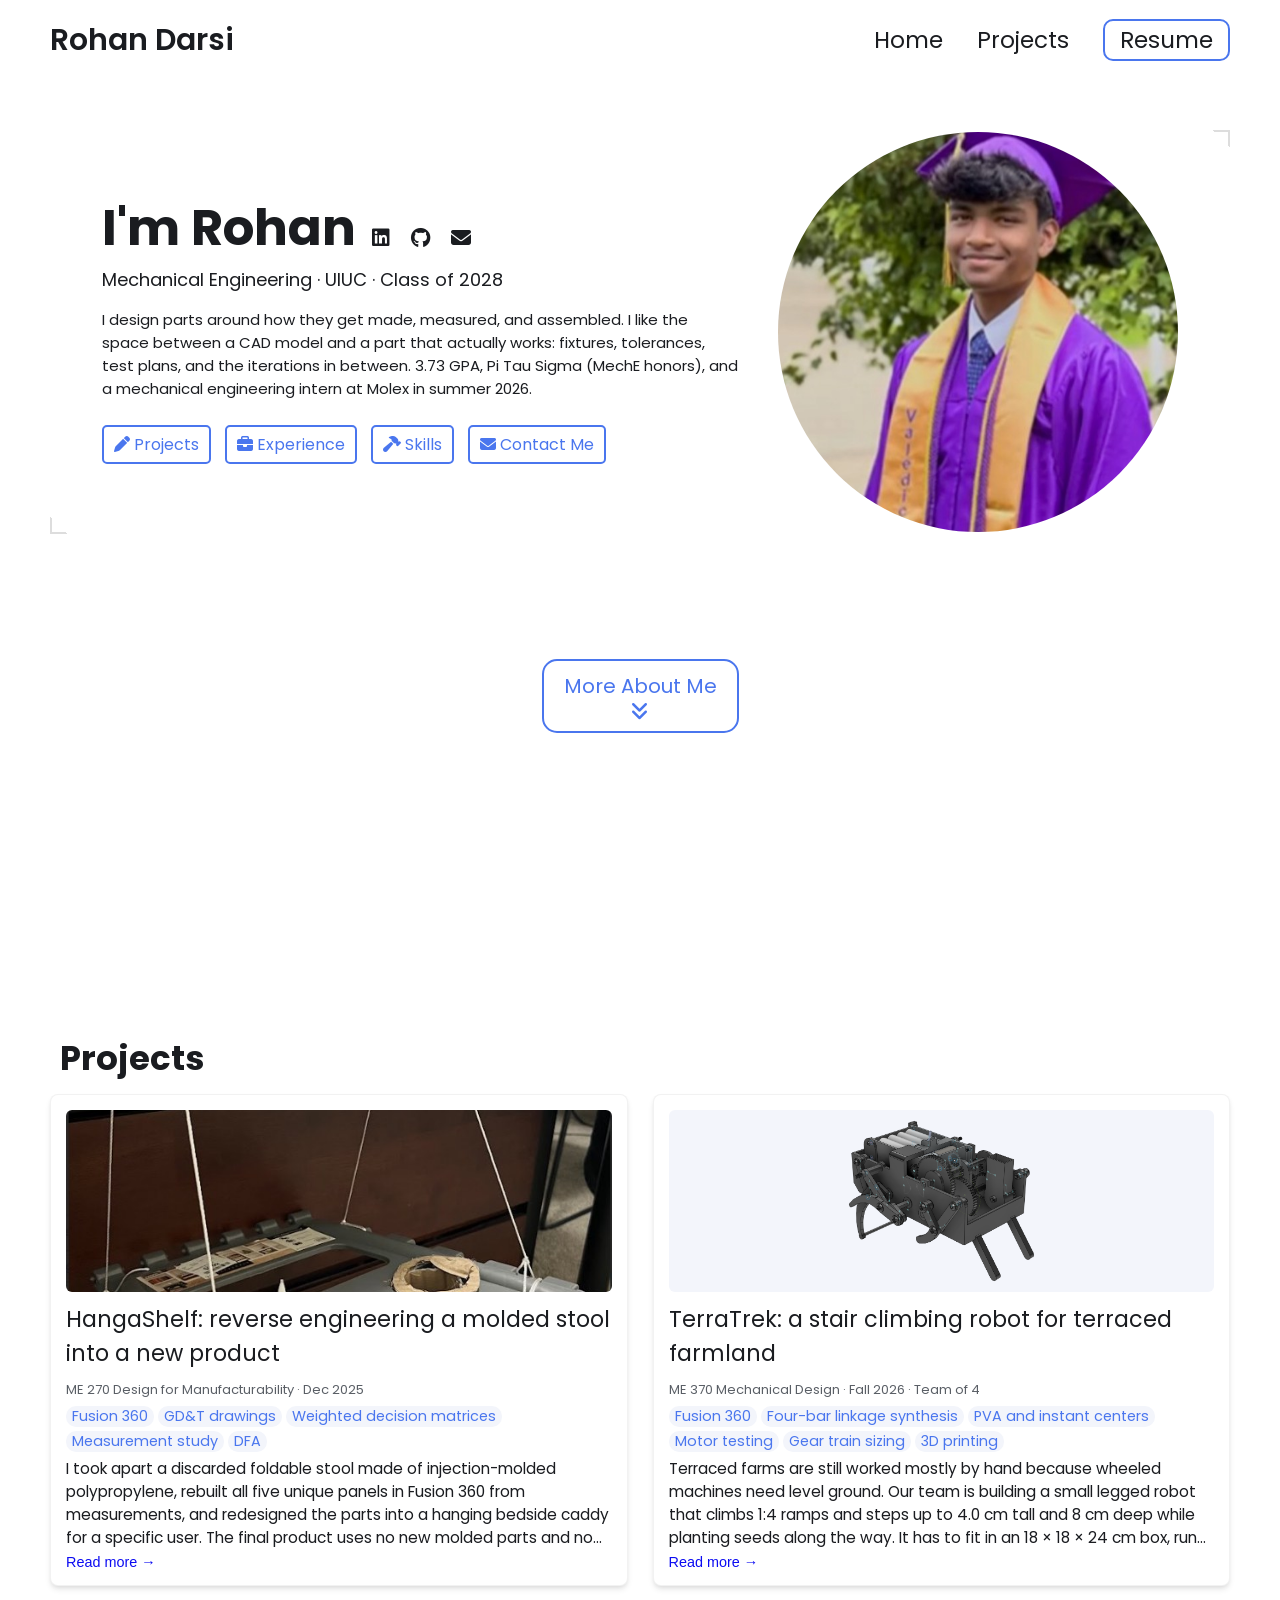
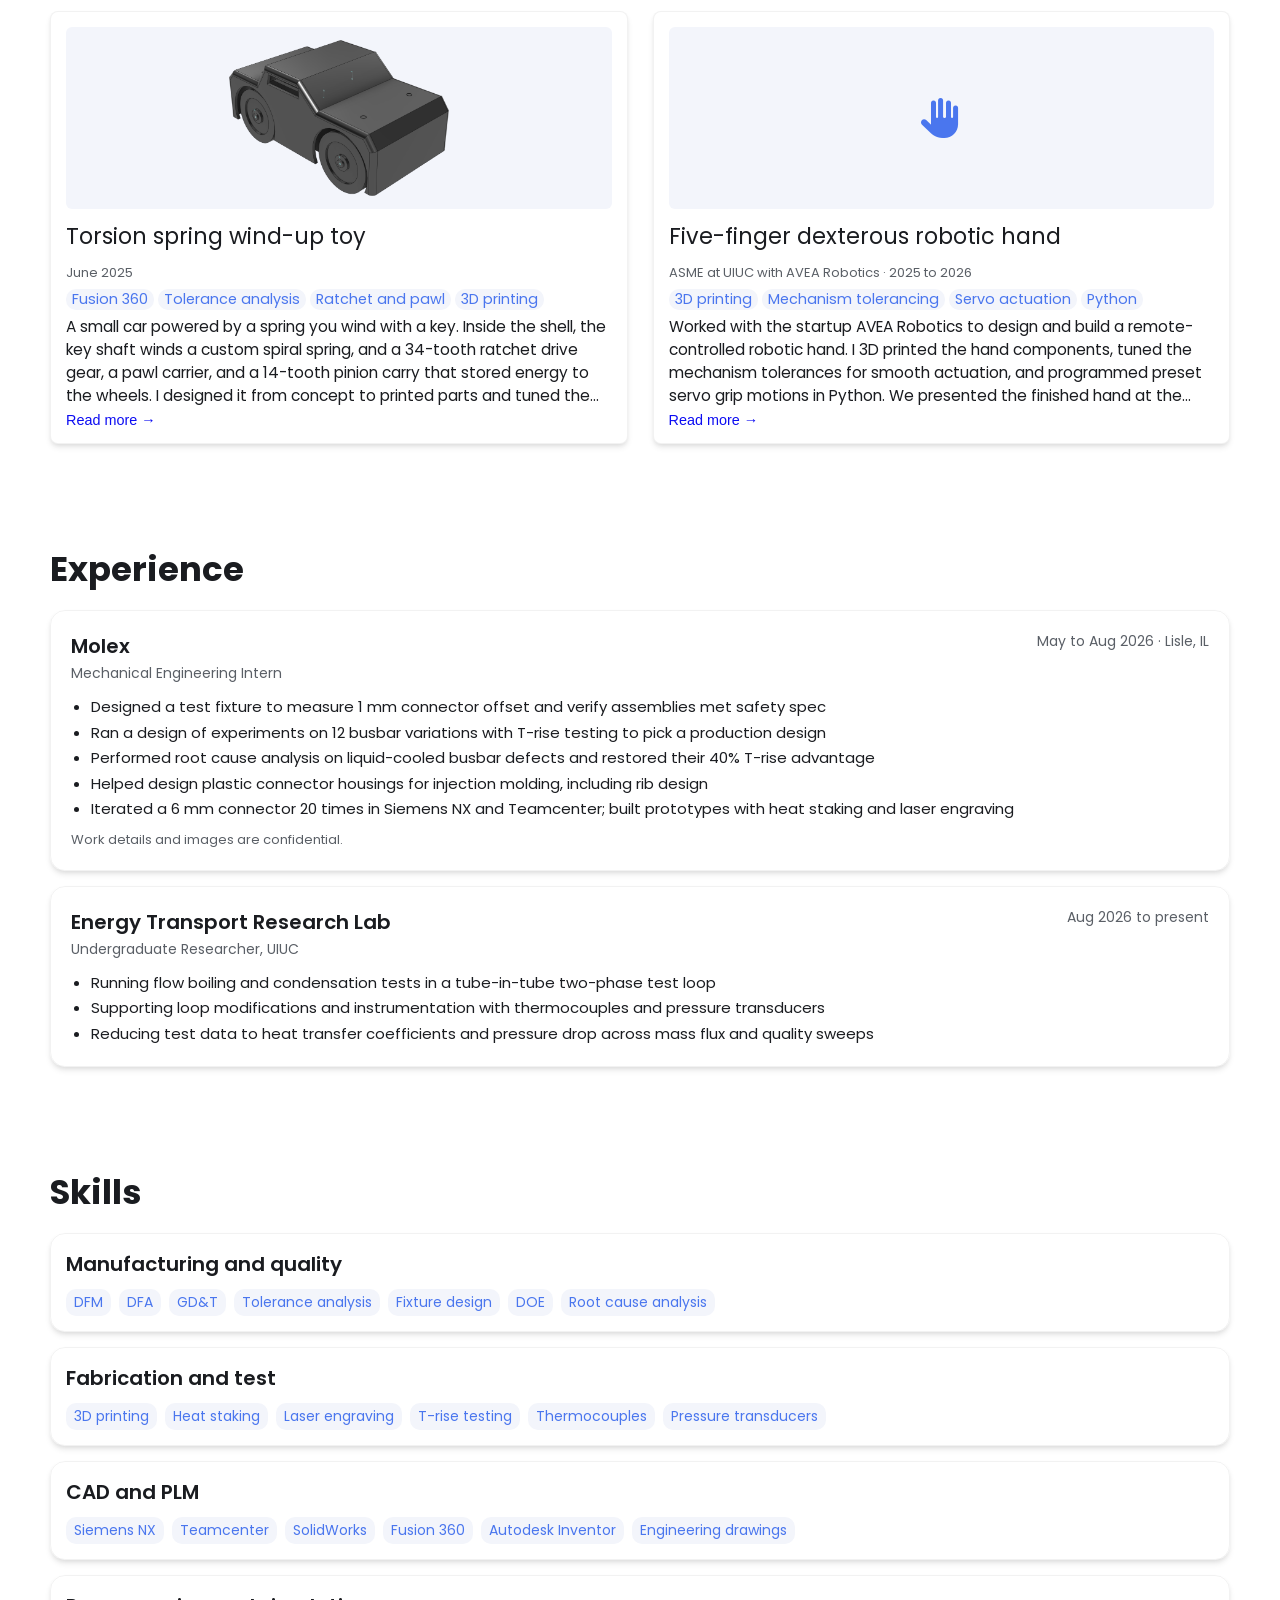
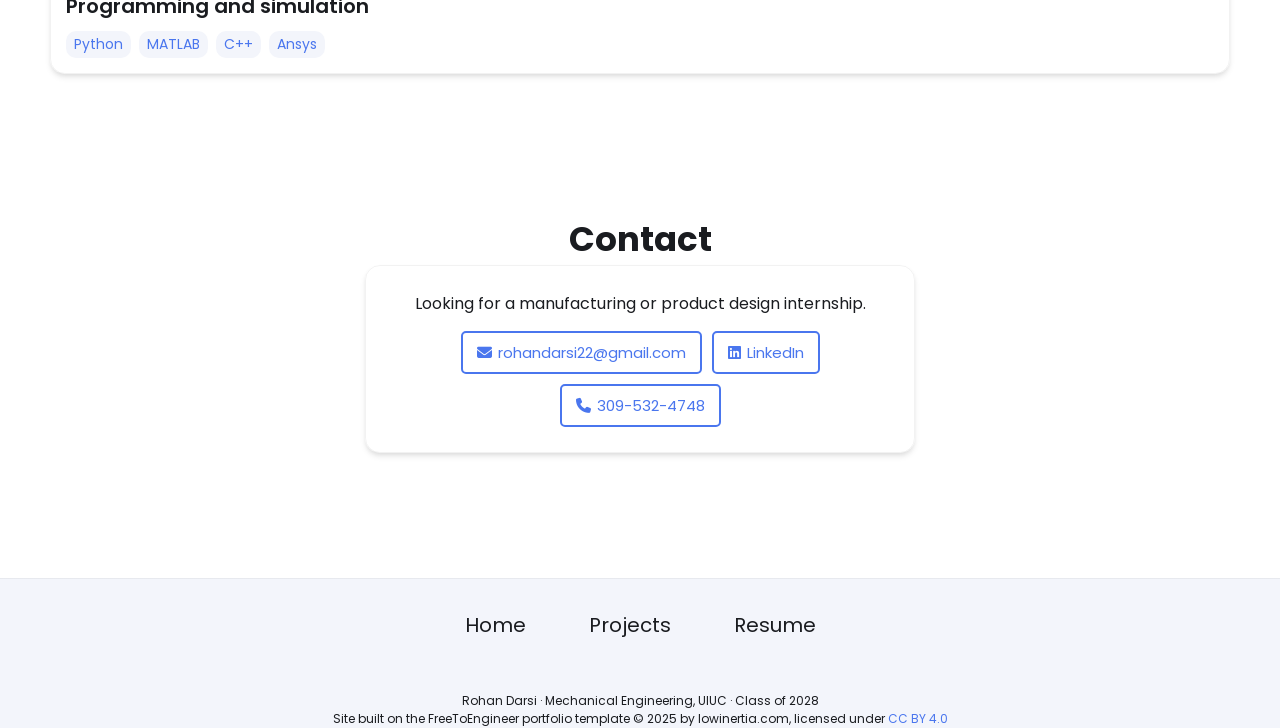
==== commit c02e3743: "Add headshot and resume PDF Hero now uses the headshot; navbar and footer link to the resume.  Co-Au" ====
--- a/index.html
+++ b/index.html
@@ -19,13 +19,13 @@
     <div class="right desktop-nav">
         <a href="/"><span>Home</span></a>
         <a href="/projects/"><span>Projects</span></a>
-        <a href="/#contact"><span>Contact</span></a>
+        <a href="/assets/resume/resume.pdf" target="_blank" rel="noopener noreferrer"><span>Resume</span></a>
     </div>
     <button class="menu-toggle" aria-label="Toggle menu"><i class="fa fa-bars fa-2x"></i></button>
     <div class="mobile-nav">
         <a href="/"><span>Home</span></a>
         <a href="/projects/"><span>Projects</span></a>
-        <a href="/#contact"><span>Contact</span></a>
+        <a href="/assets/resume/resume.pdf" target="_blank" rel="noopener noreferrer"><span>Resume</span></a>
     </div>
 </nav>
 <div class="page">
@@ -50,7 +50,7 @@
             </div>
         </div>
         <div class="headshot">
-            <img class="render" src="/images/w1.png" alt="Fusion 360 render of the TerraTrek six-leg stair climbing walker">
+            <img src="/assets/images/profile-image/headshot.jpg" alt="Rohan Darsi headshot">
         </div>
     </div>
 </section>
@@ -167,7 +167,7 @@
         <div class="links">
             <a href="/"><span>Home</span></a>
             <a href="/projects/"><span>Projects</span></a>
-            <a href="/#contact"><span>Contact</span></a>
+            <a href="/assets/resume/resume.pdf" target="_blank" rel="noopener noreferrer"><span>Resume</span></a>
         </div>
     </div>
     <div class="license">
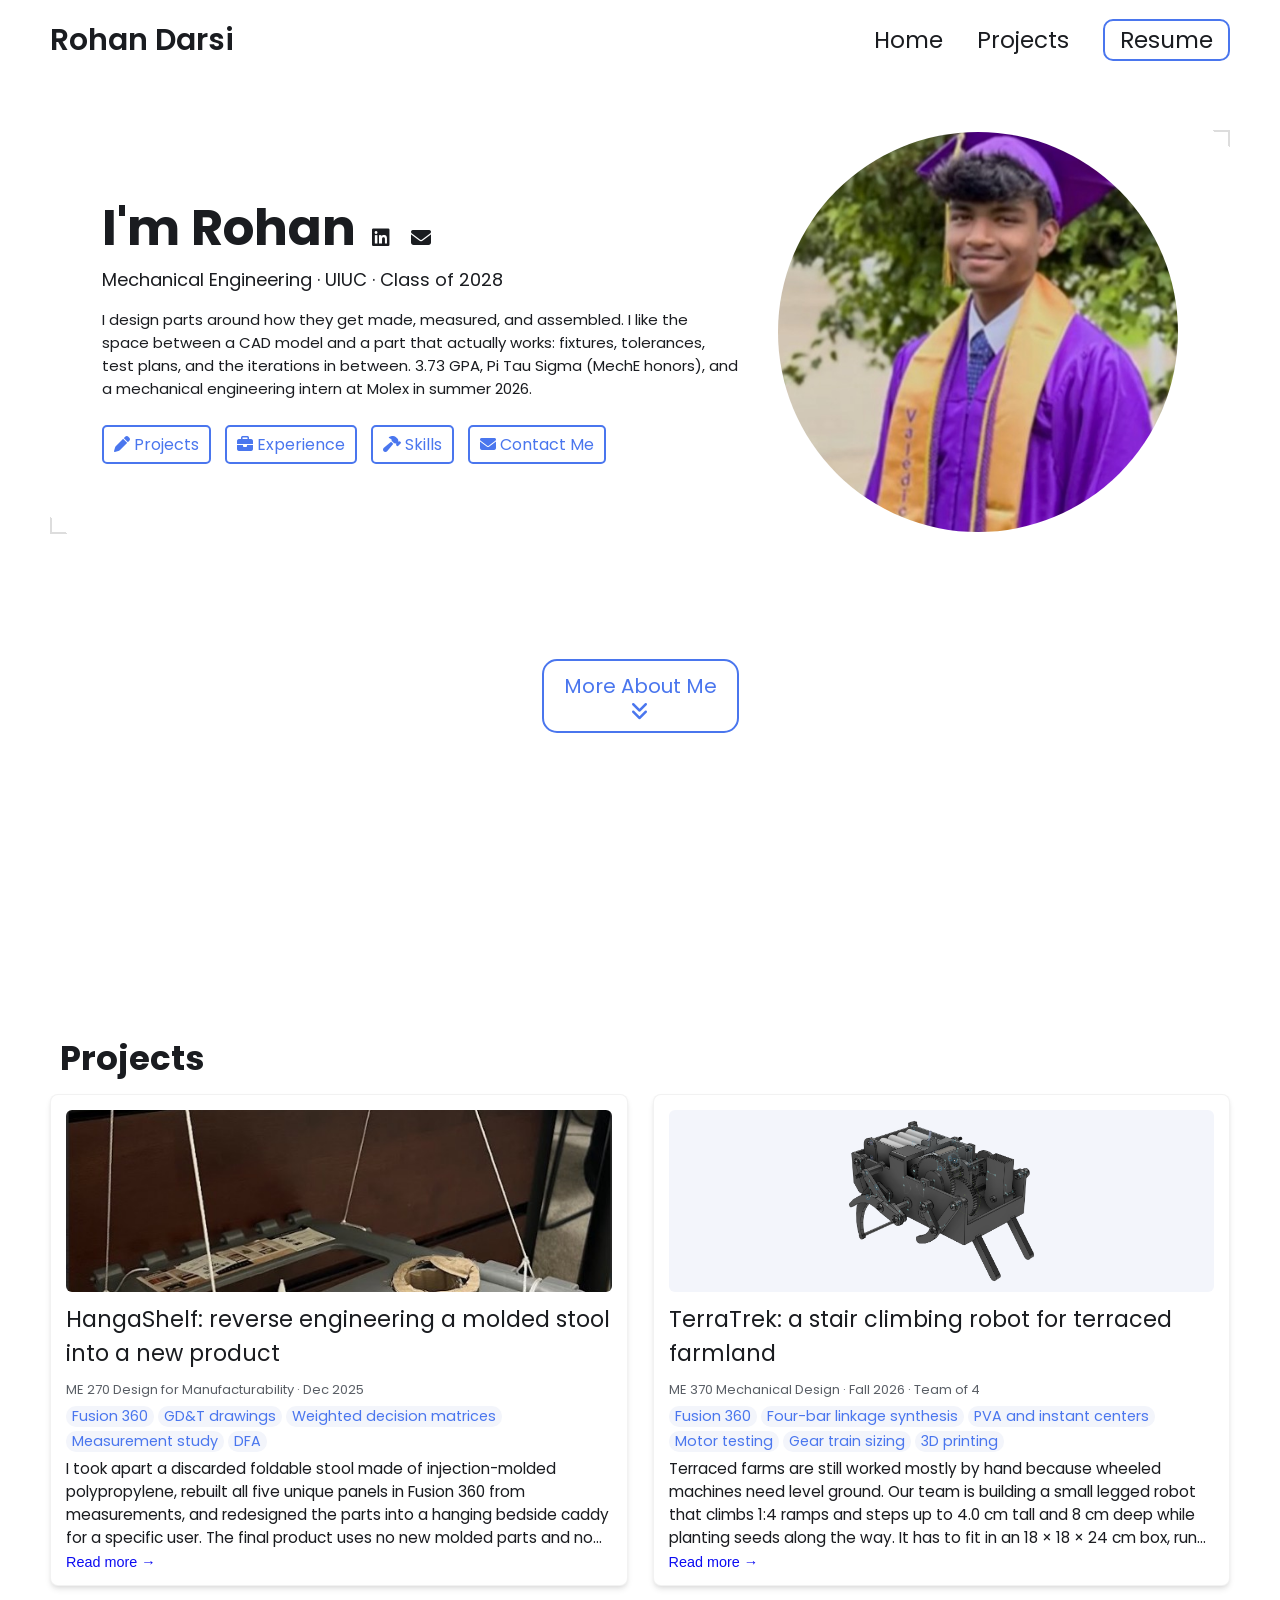
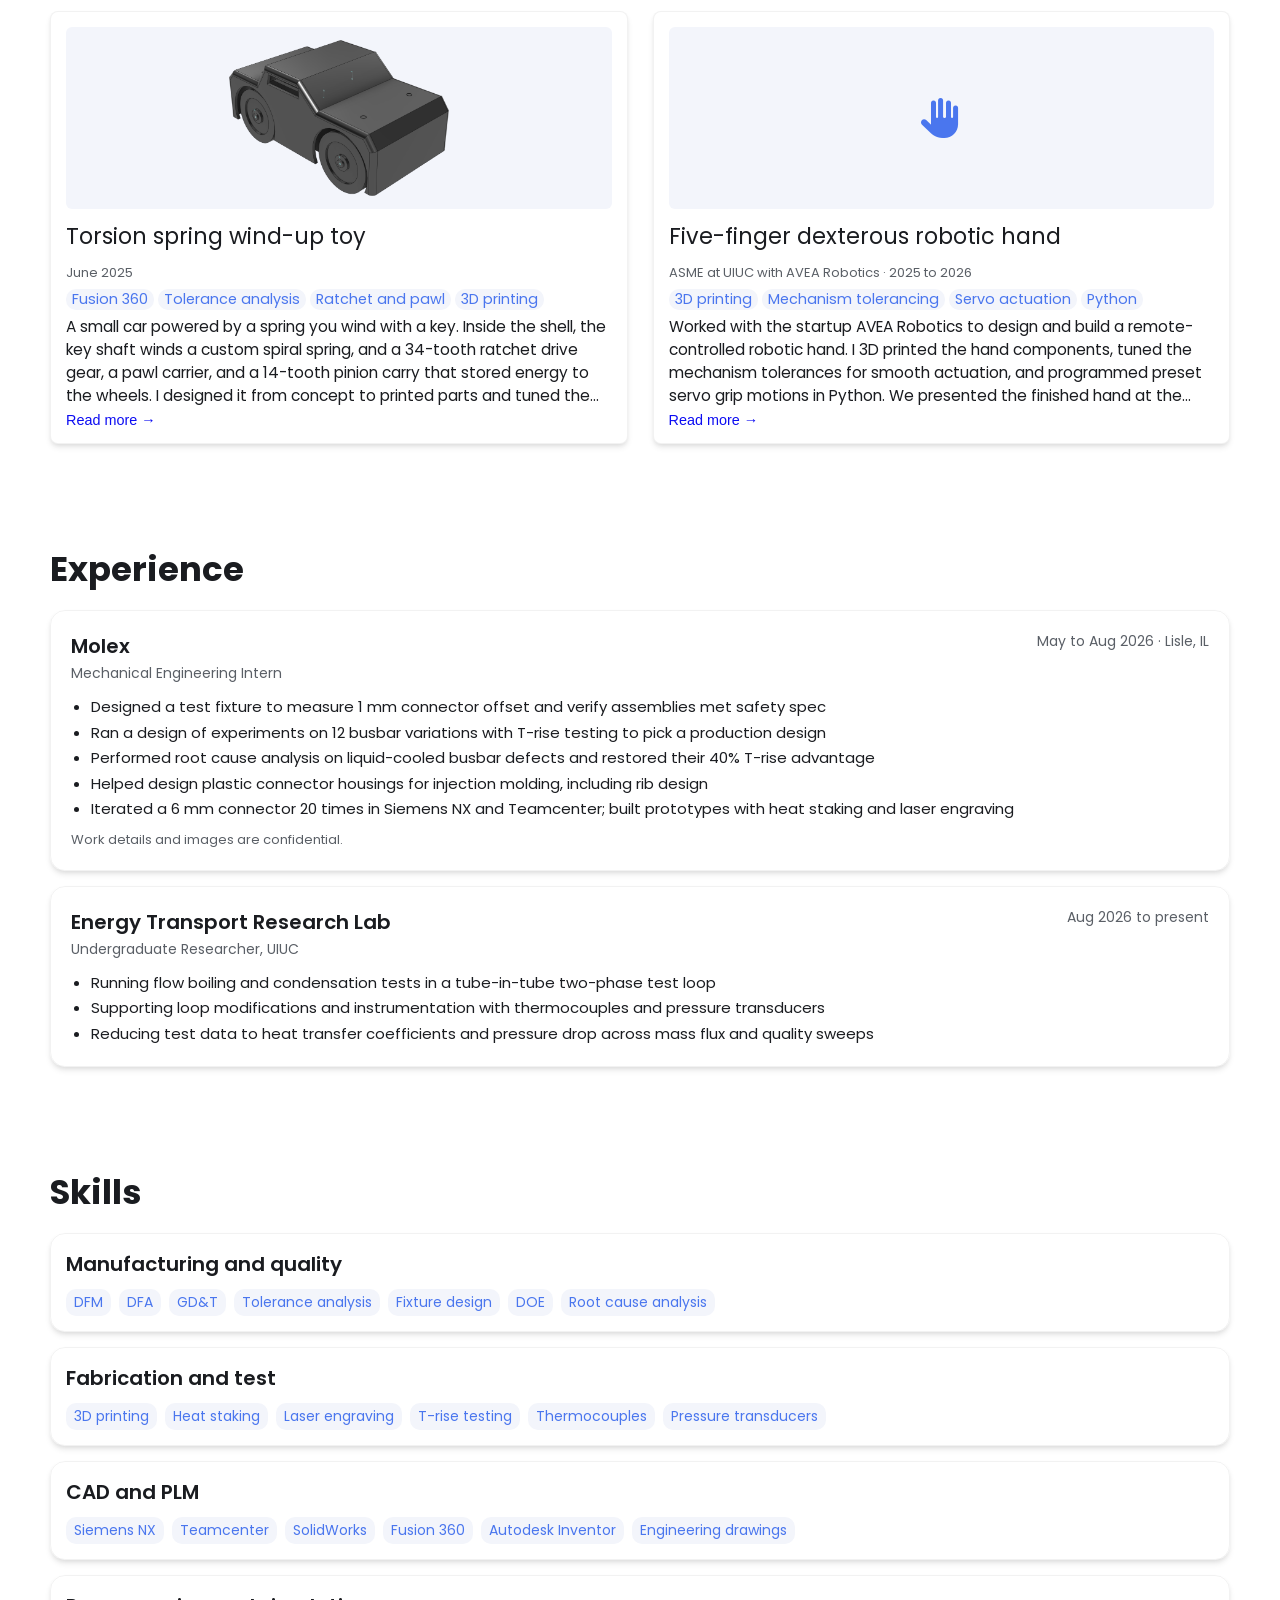
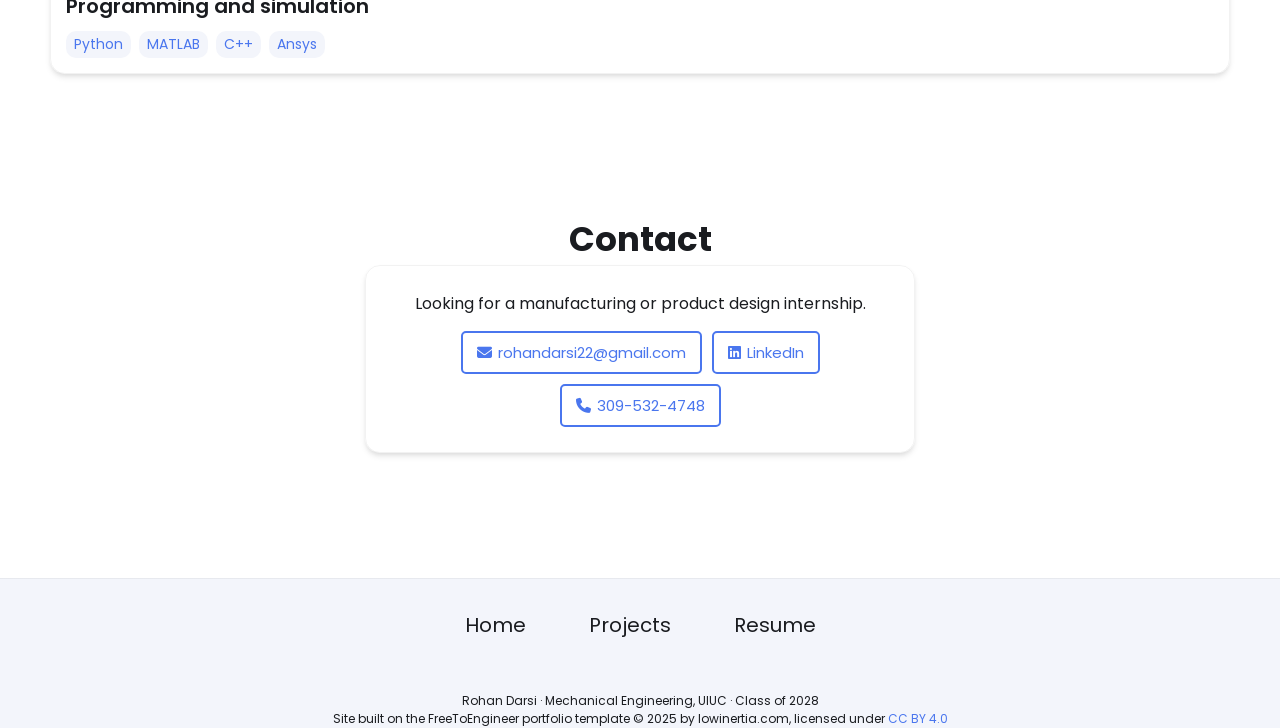
==== commit c8c52a86: "Remove GitHub icon from hero Co-Authored-By: Claude Opus 5.5 <noreply@anthropic.com> Claude-Session:" ====
--- a/index.html
+++ b/index.html
@@ -36,7 +36,6 @@
                 I'm Rohan
                 <span class="external-links">
                     <a href="https://linkedin.com/in/rohandarsi" target="_blank" rel="noopener noreferrer" aria-label="LinkedIn"><i class="fa-brands fa-linkedin"></i></a>
-                    <a href="https://github.com/rohandarsi22" target="_blank" rel="noopener noreferrer" aria-label="GitHub"><i class="fa-brands fa-github"></i></a>
                     <a href="mailto:rohandarsi22@gmail.com" aria-label="Email"><i class="fa-solid fa-envelope"></i></a>
                 </span>
             </h2>
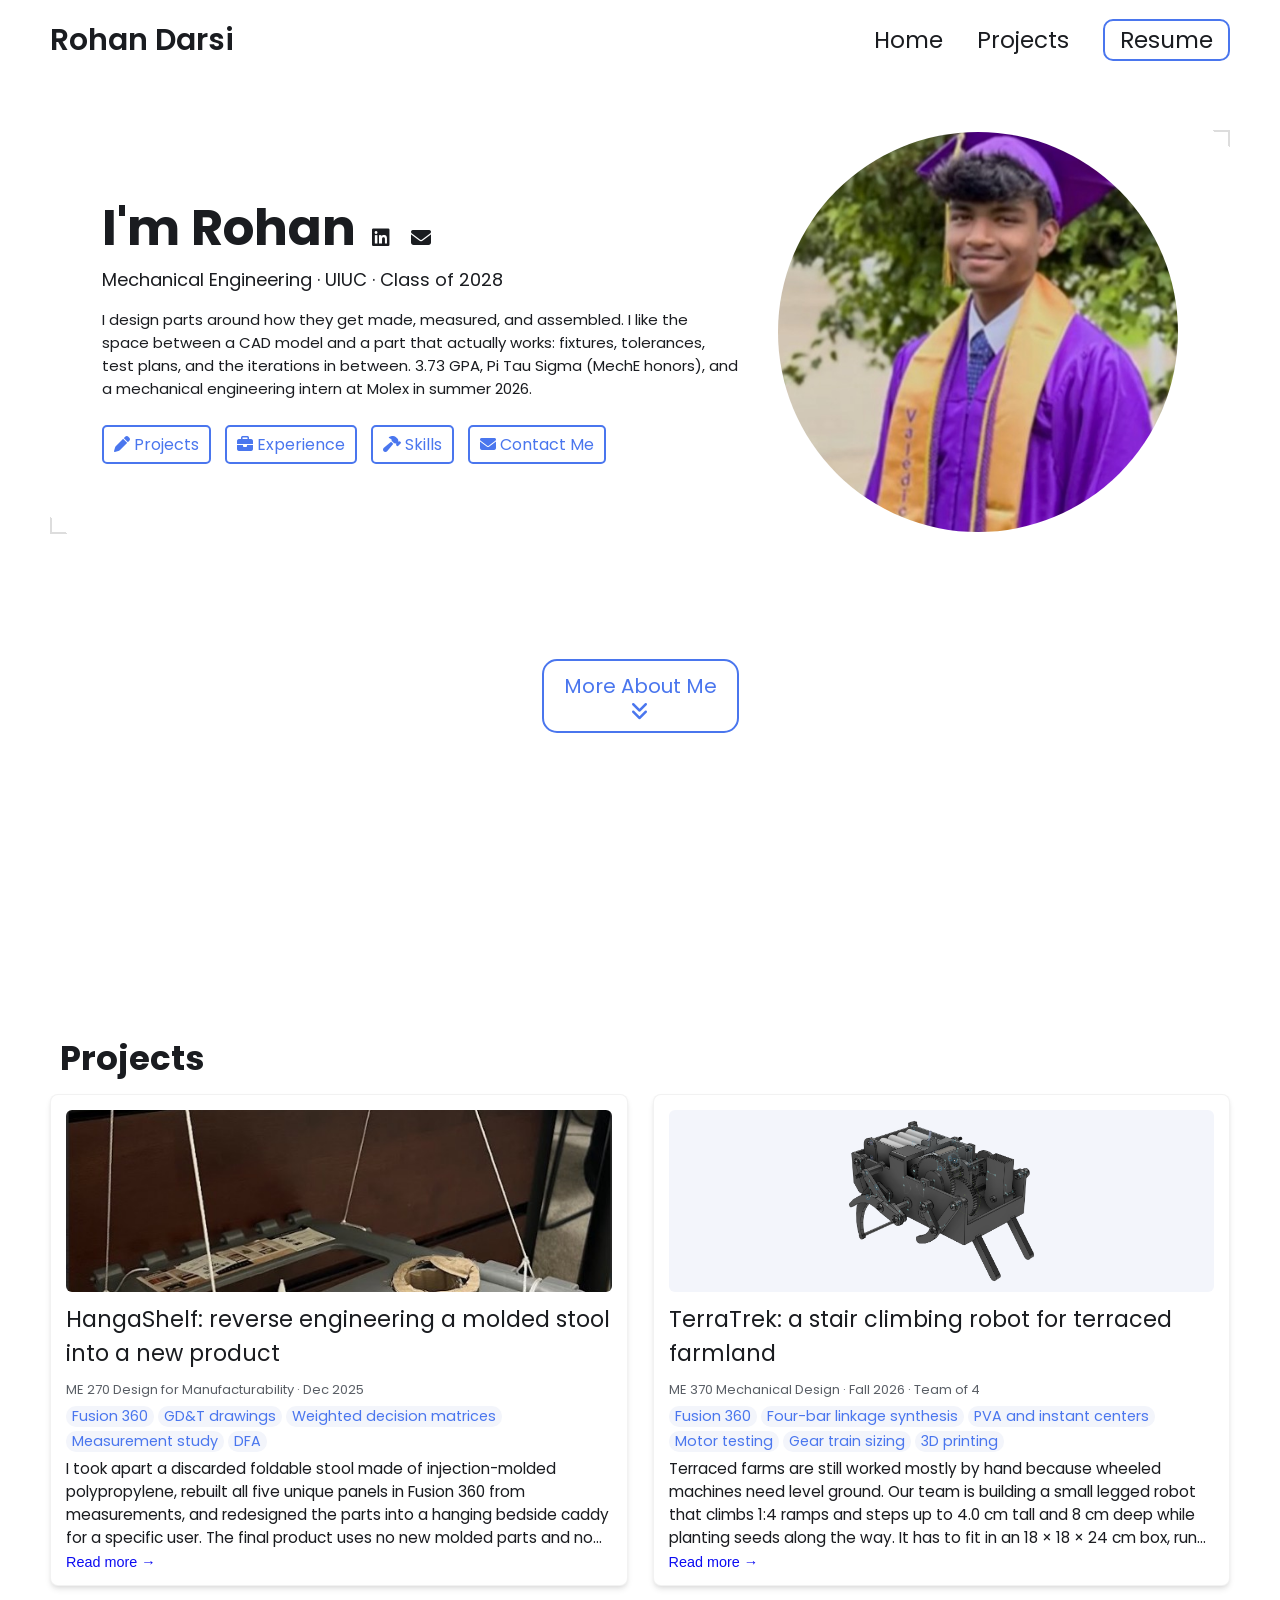
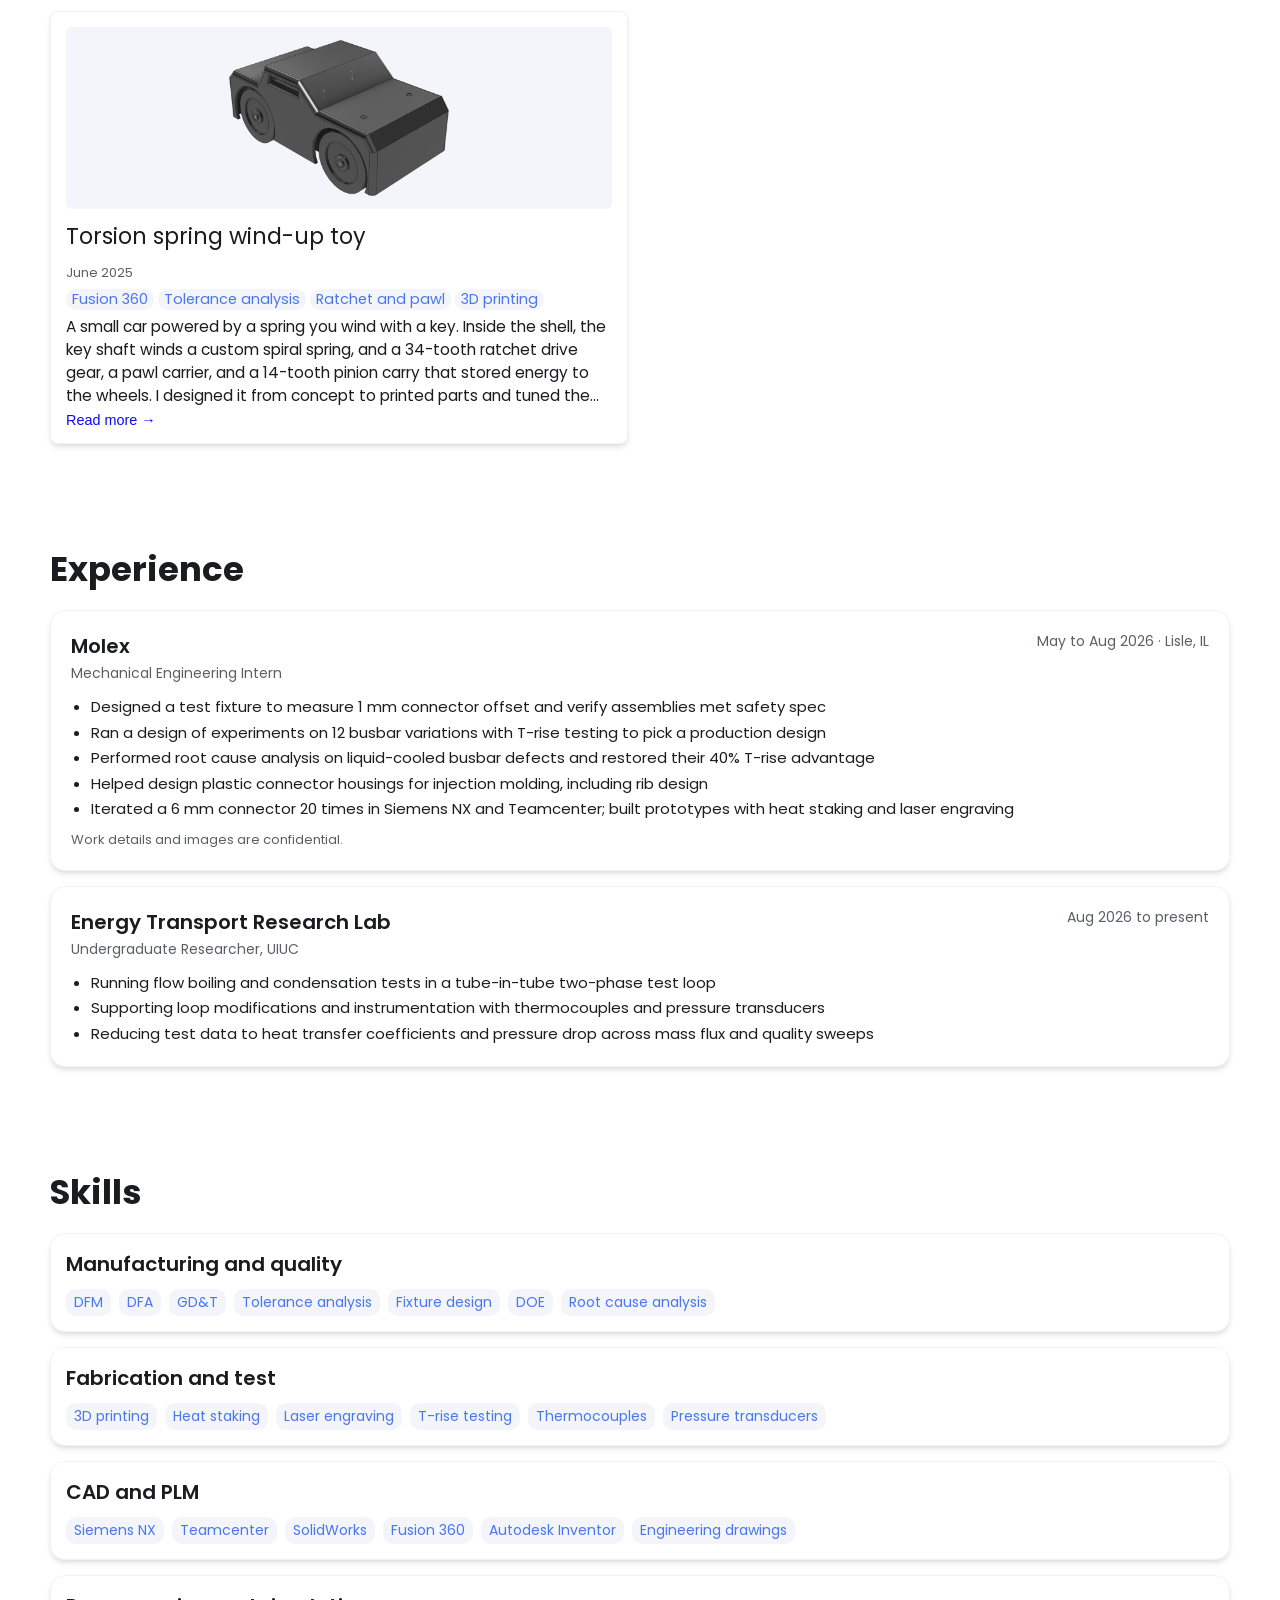
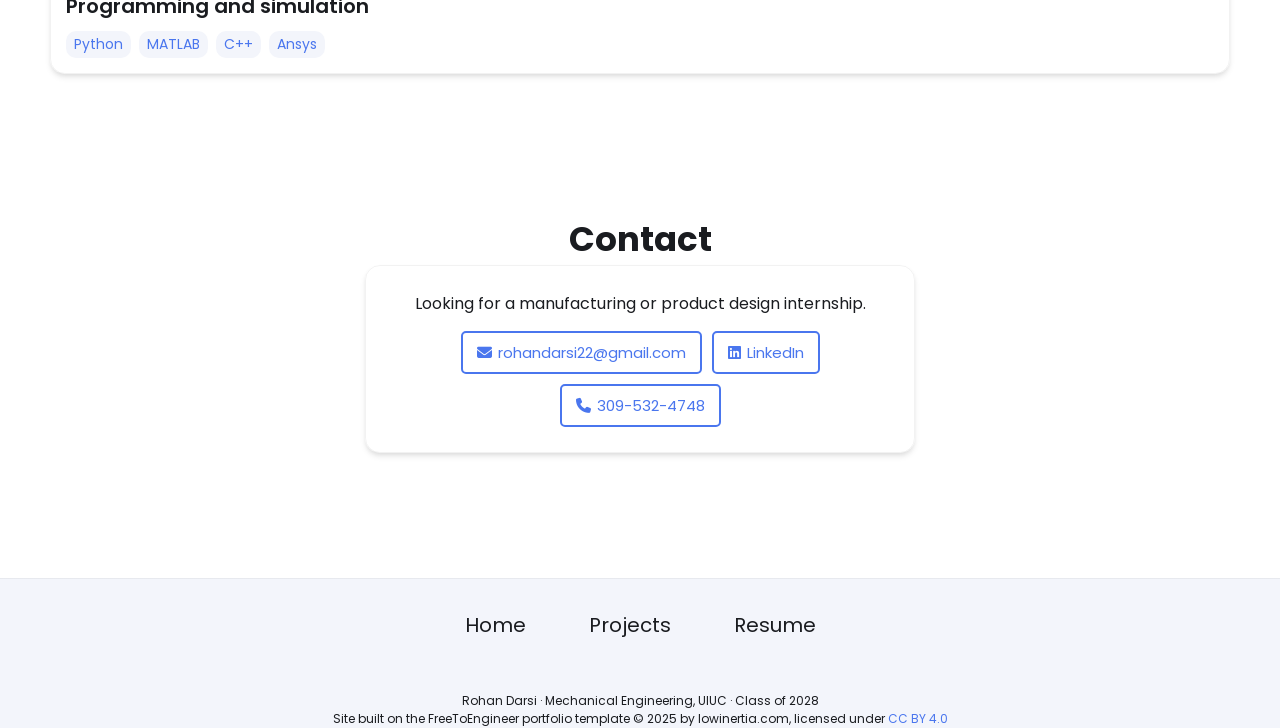
==== commit 9f9a8462: "Remove robotic hand project (no images or CAD to show) Co-Authored-By: Claude Opus 5.5 <noreply@anth" ====
--- a/index.html
+++ b/index.html
@@ -93,16 +93,6 @@
         <button class="read-more">Read more →</button>
     </div>
 </a>
-<a href="/projects/robotic-hand/" class="project-link">
-    <div class="project-card">
-        <div class="no-image"><i class="fa-solid fa-hand"></i></div>
-        <h3 class="project-title">Five-finger dexterous robotic hand</h3>
-        <span class="project-meta">ASME at UIUC with AVEA Robotics · 2025 to 2026</span>
-        <div class="project-skills"><span class="skill">3D printing</span><span class="skill">Mechanism tolerancing</span><span class="skill">Servo actuation</span><span class="skill">Python</span></div>
-        <p class="project-description">Worked with the startup AVEA Robotics to design and build a remote-controlled robotic hand. I 3D printed the hand components, tuned the mechanism tolerances for smooth actuation, and programmed preset servo grip motions in Python. We presented the finished hand at the UIUC Engineering Open House.</p>
-        <button class="read-more">Read more →</button>
-    </div>
-</a>
     </div>
 </section>
 <section id="experience" class="experience-section">
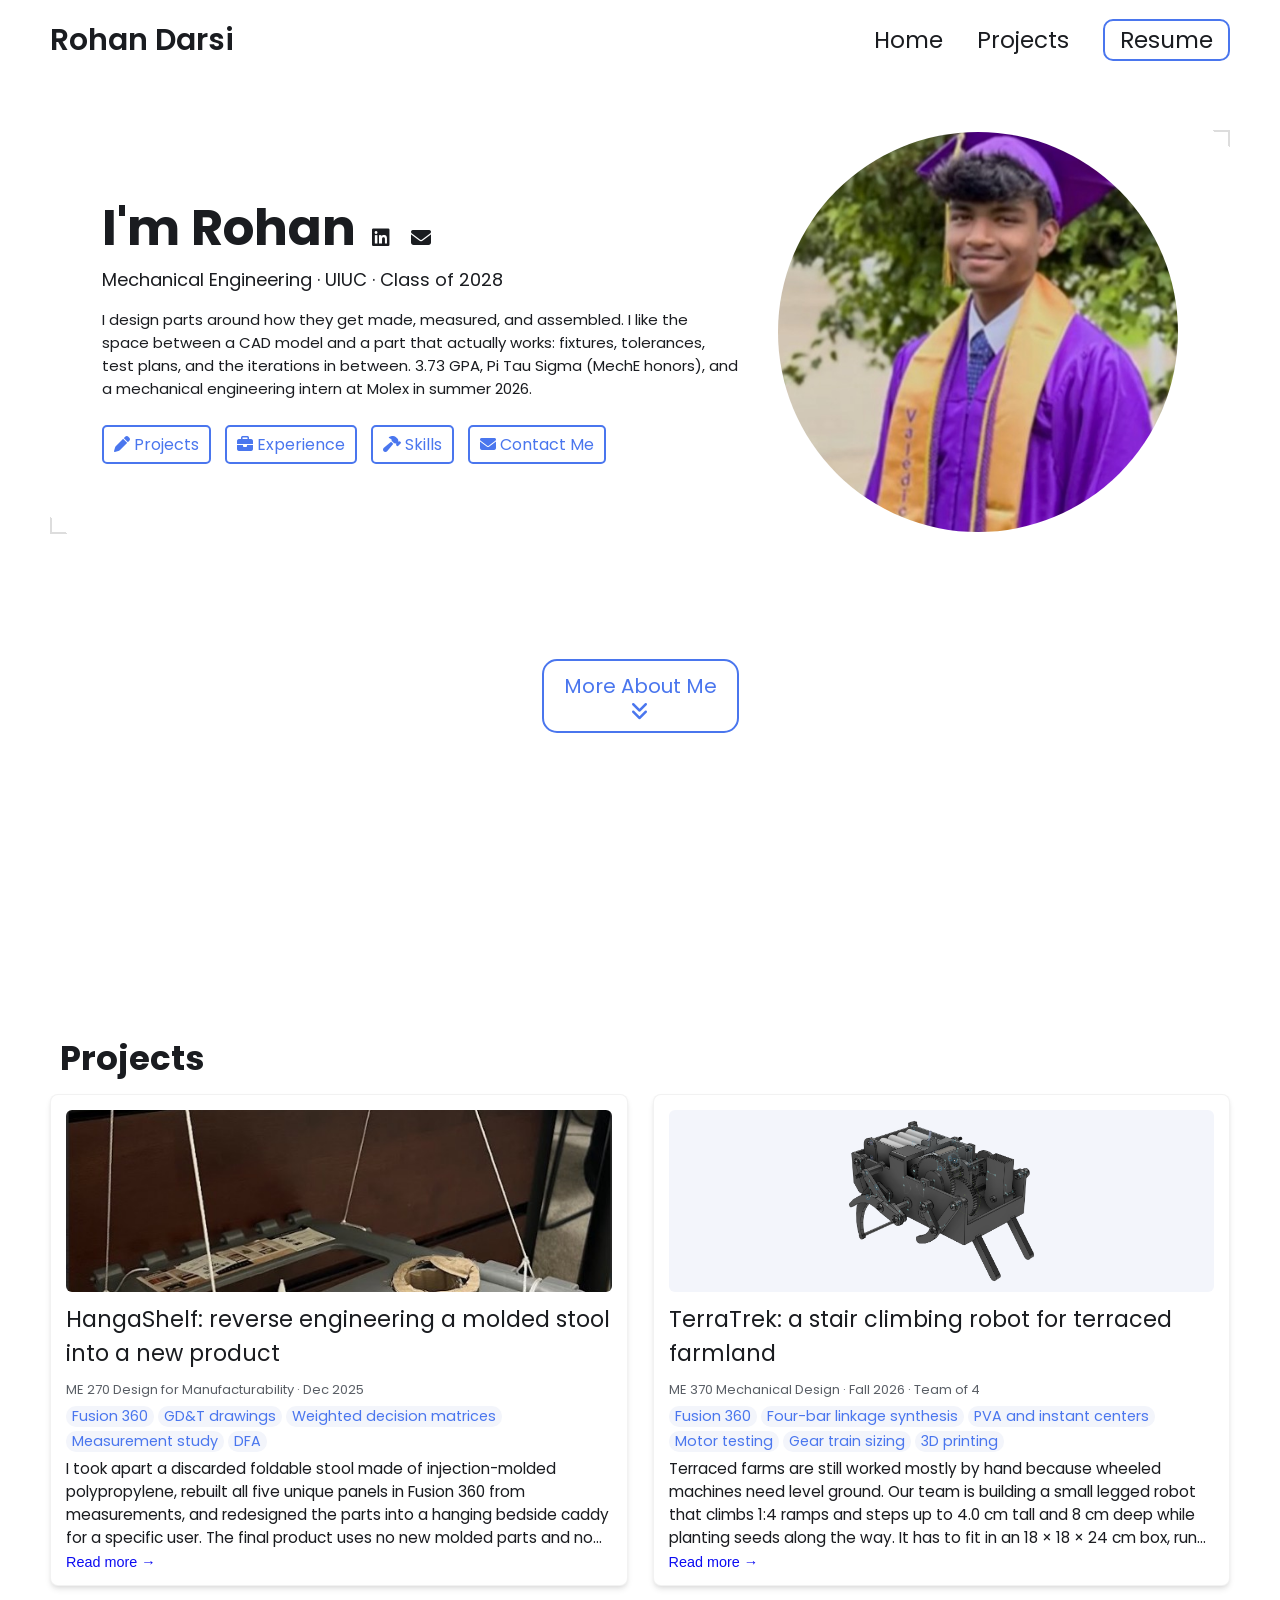
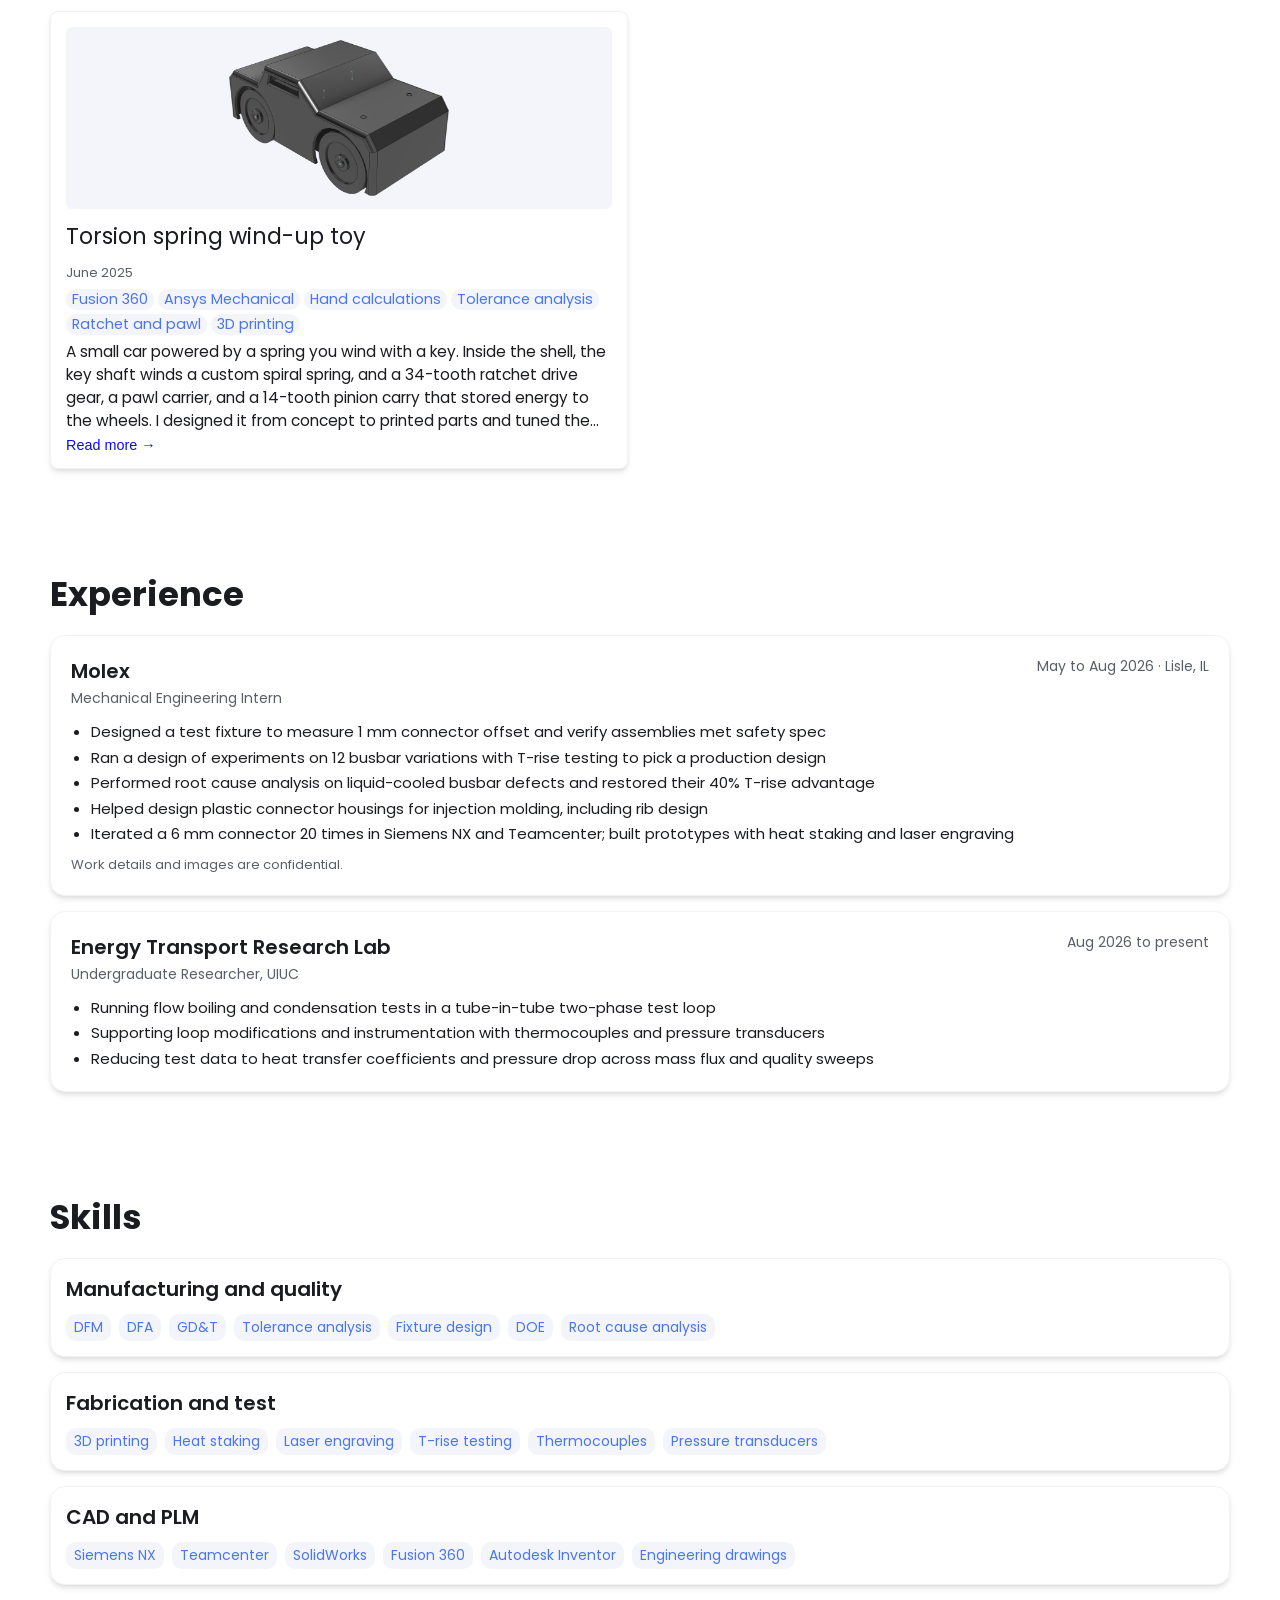
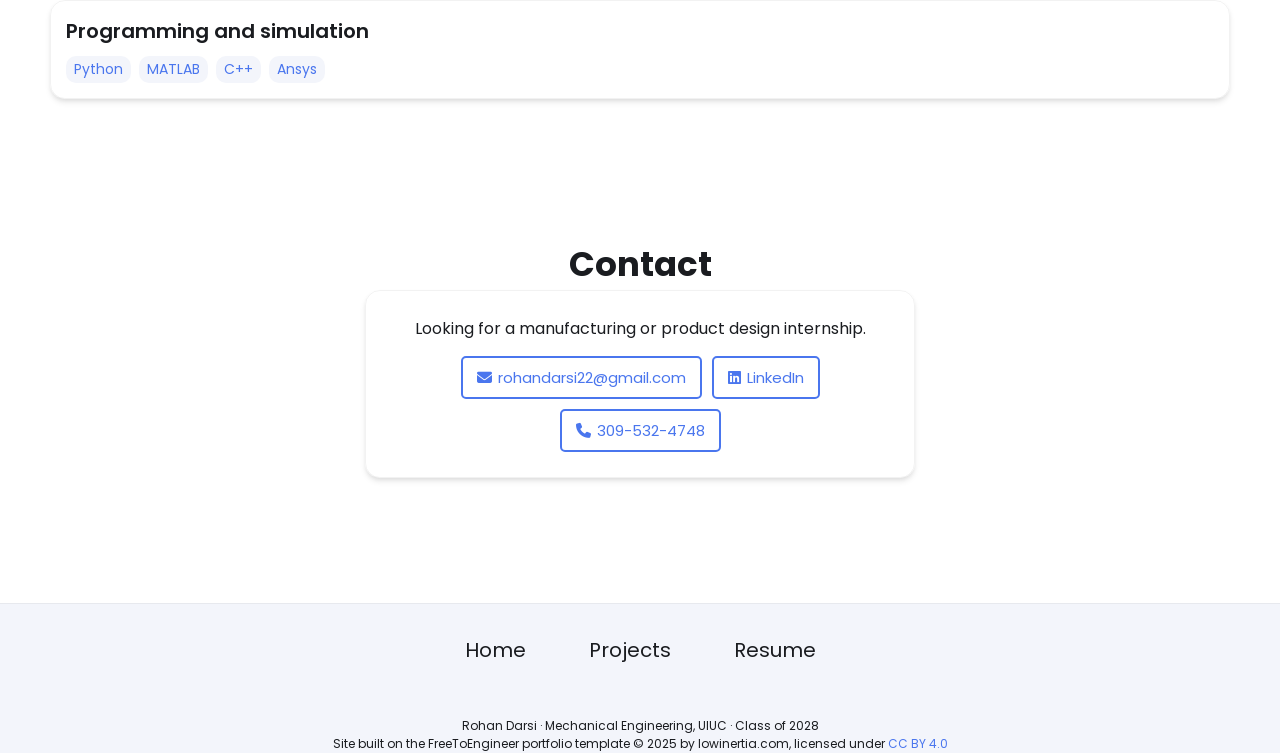
==== commit 0980a918: "Add spring analysis section to wind-up toy page Beam theory hand calc vs. Ansys FEA (fixed and pinne" ====
--- a/index.html
+++ b/index.html
@@ -88,7 +88,7 @@
         <img src="/images/t1.png" class="contain" alt="Torsion spring wind-up toy image">
         <h3 class="project-title">Torsion spring wind-up toy</h3>
         <span class="project-meta">June 2025</span>
-        <div class="project-skills"><span class="skill">Fusion 360</span><span class="skill">Tolerance analysis</span><span class="skill">Ratchet and pawl</span><span class="skill">3D printing</span></div>
+        <div class="project-skills"><span class="skill">Fusion 360</span><span class="skill">Ansys Mechanical</span><span class="skill">Hand calculations</span><span class="skill">Tolerance analysis</span><span class="skill">Ratchet and pawl</span><span class="skill">3D printing</span></div>
         <p class="project-description">A small car powered by a spring you wind with a key. Inside the shell, the key shaft winds a custom spiral spring, and a 34-tooth ratchet drive gear, a pawl carrier, and a 14-tooth pinion carry that stored energy to the wheels. I designed it from concept to printed parts and tuned the fits through several rounds of fit and function testing.</p>
         <button class="read-more">Read more →</button>
     </div>
--- a/css/custom.css
+++ b/css/custom.css
@@ -223,3 +223,13 @@
 @media (max-width: 768px) {
     .post-view .back { margin: 0 5px 20px 5px; }
 }
+
+/* Full-width figures for wide images (plots, charts) */
+.post-view .content .figs.wide {
+    grid-template-columns: 1fr;
+}
+.post-view .content .figs.wide figure img {
+    aspect-ratio: auto;
+    height: auto;
+    background: none;
+}
